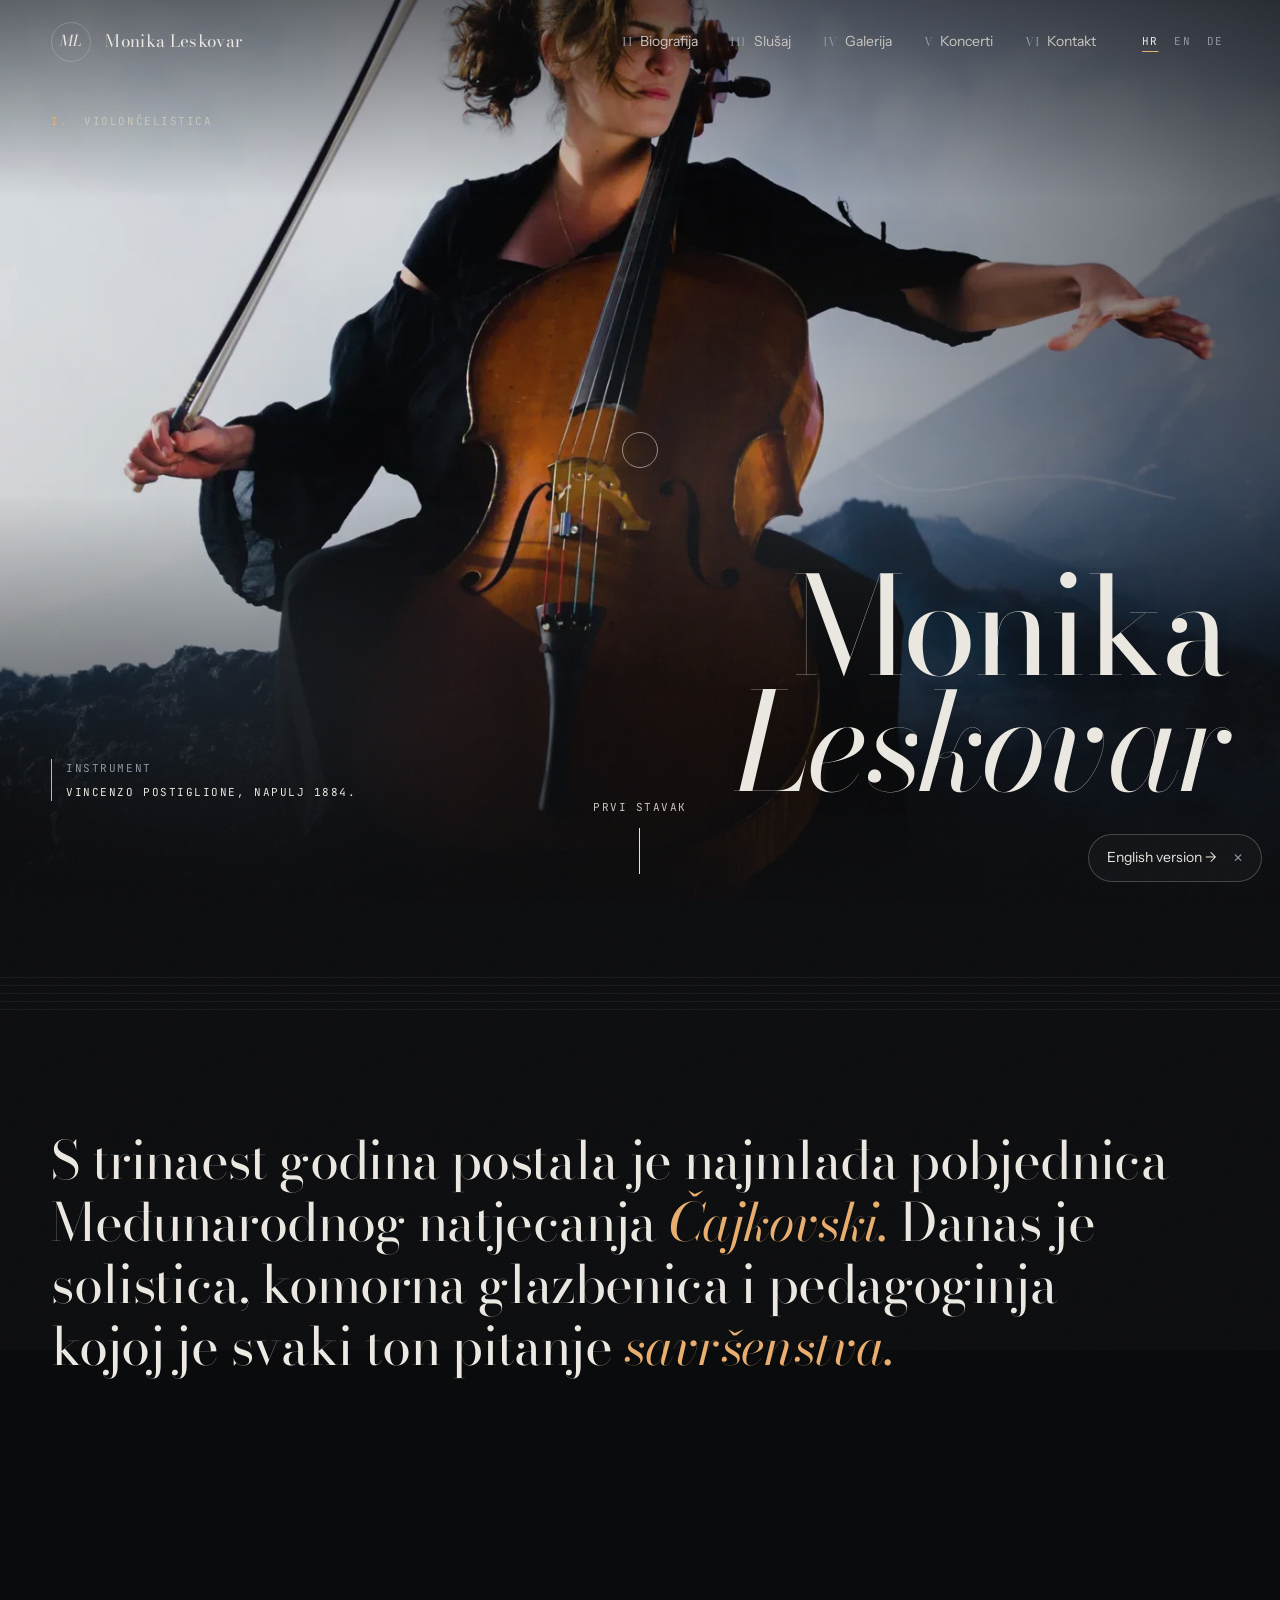
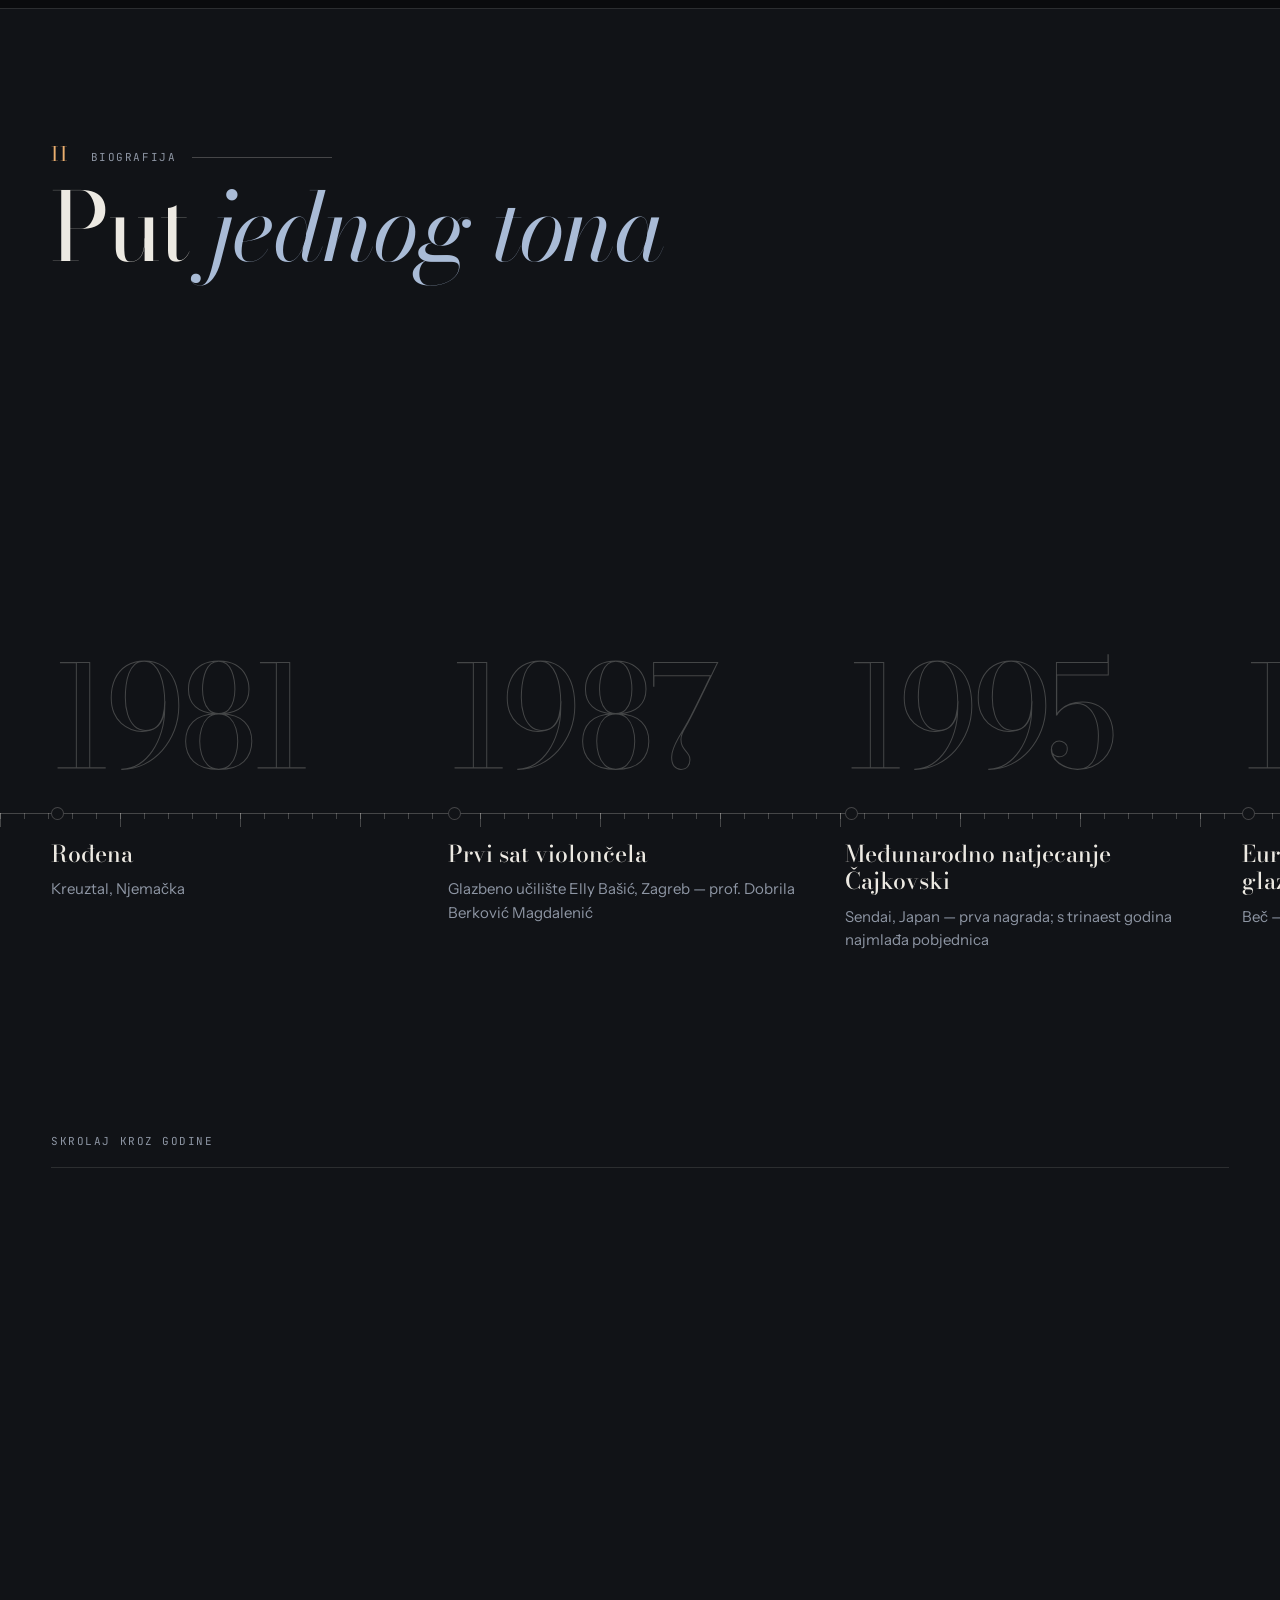
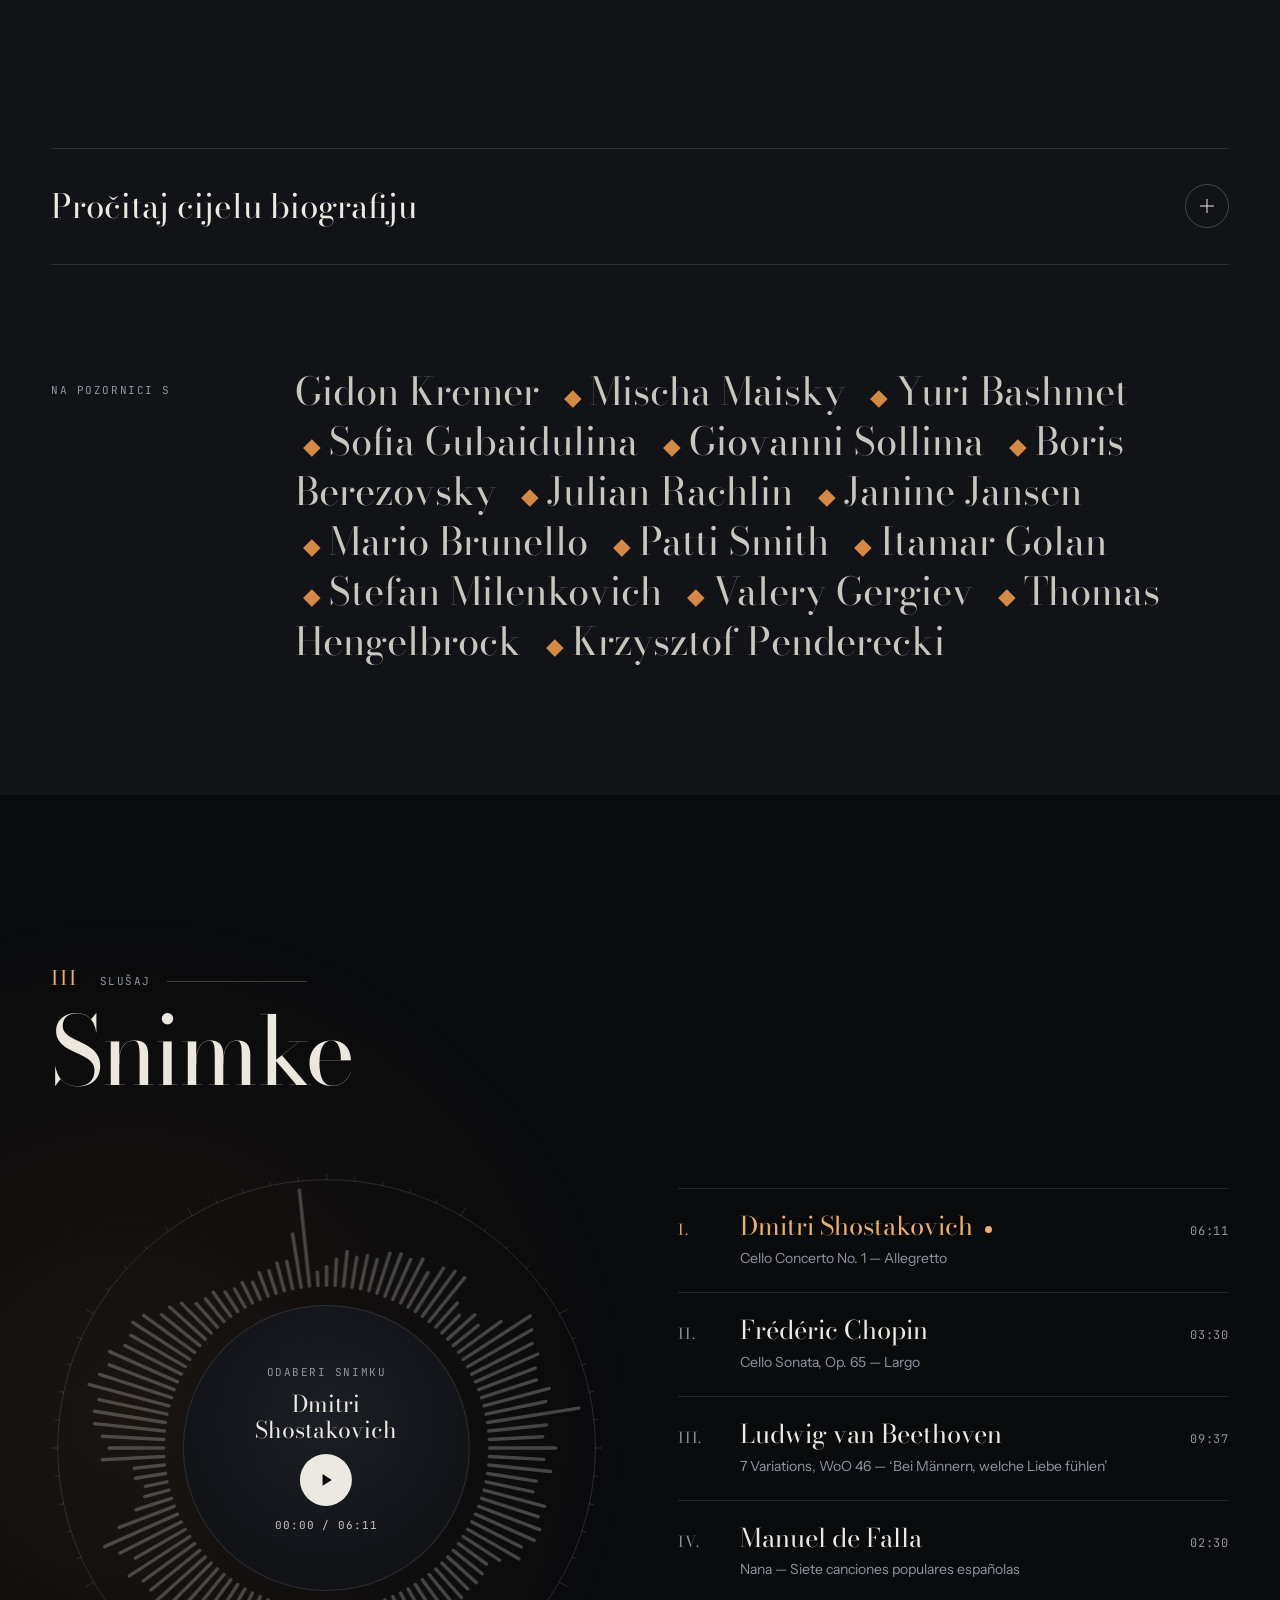
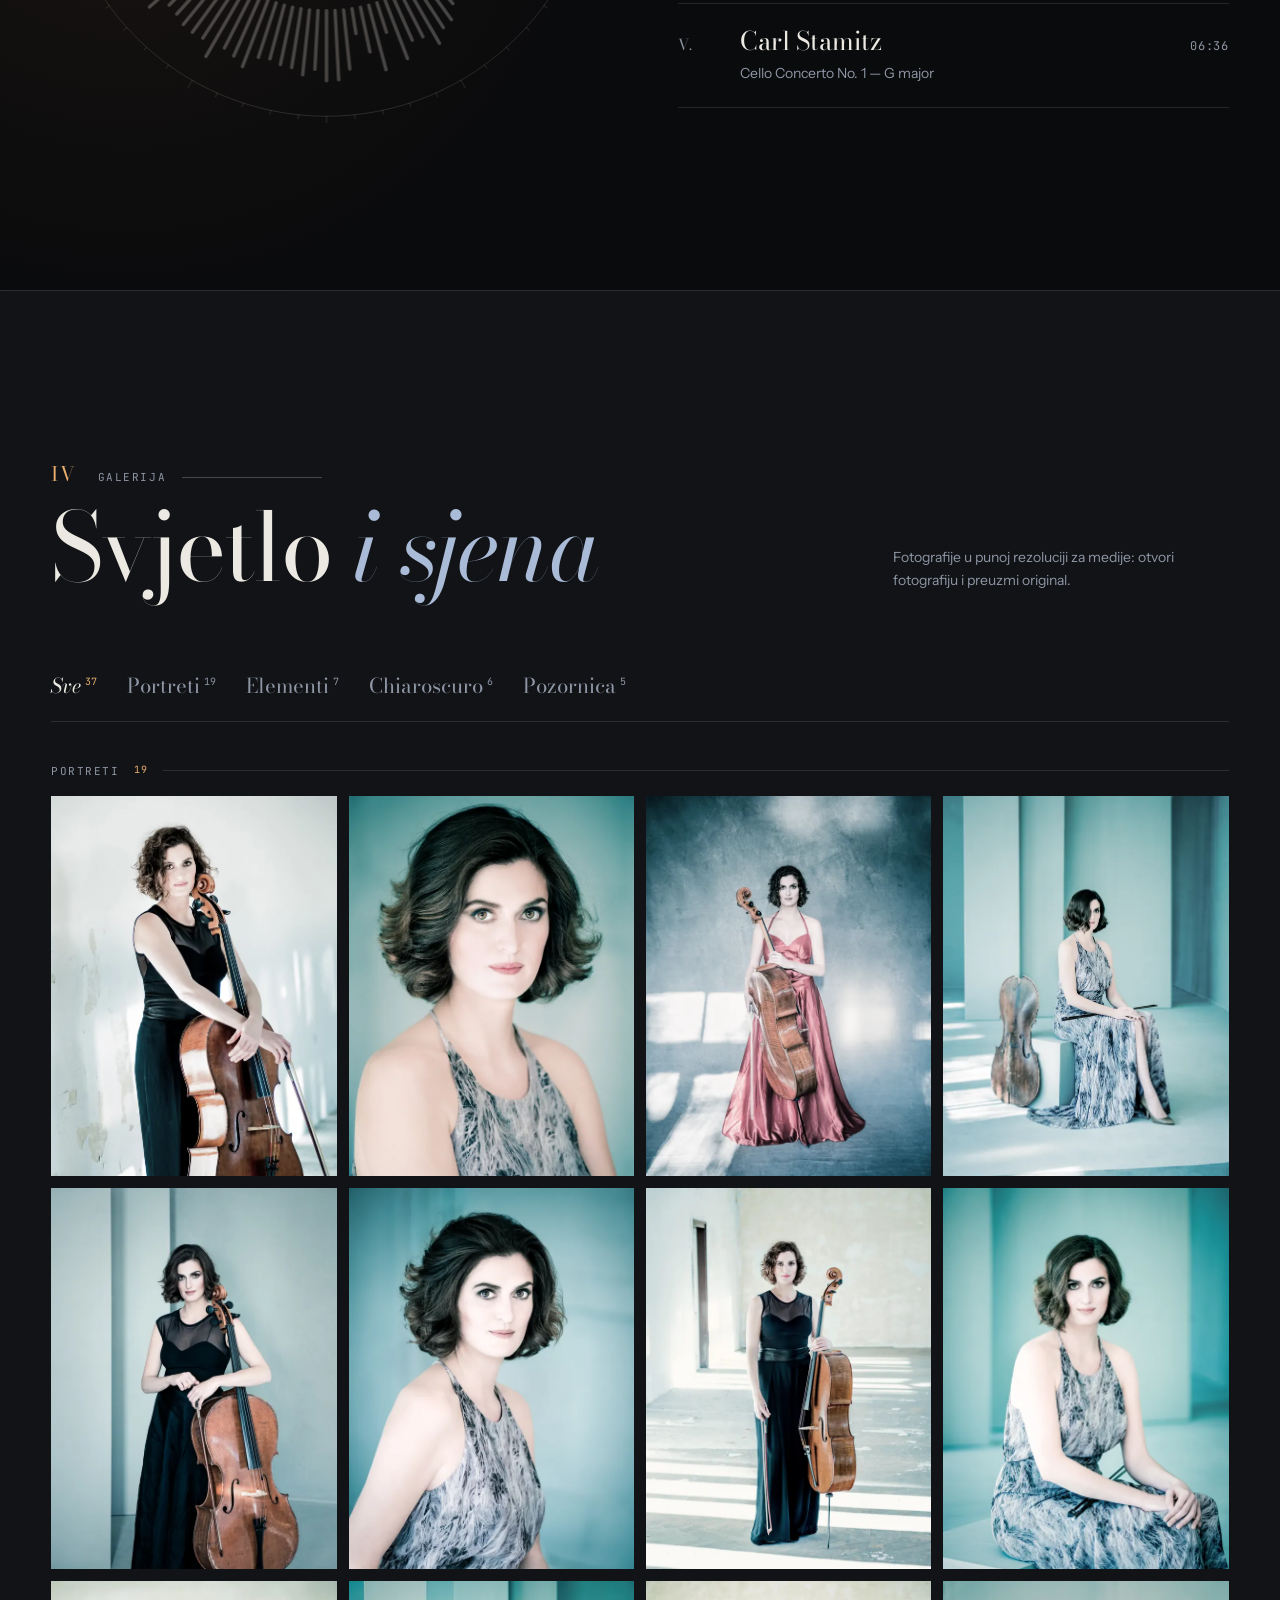
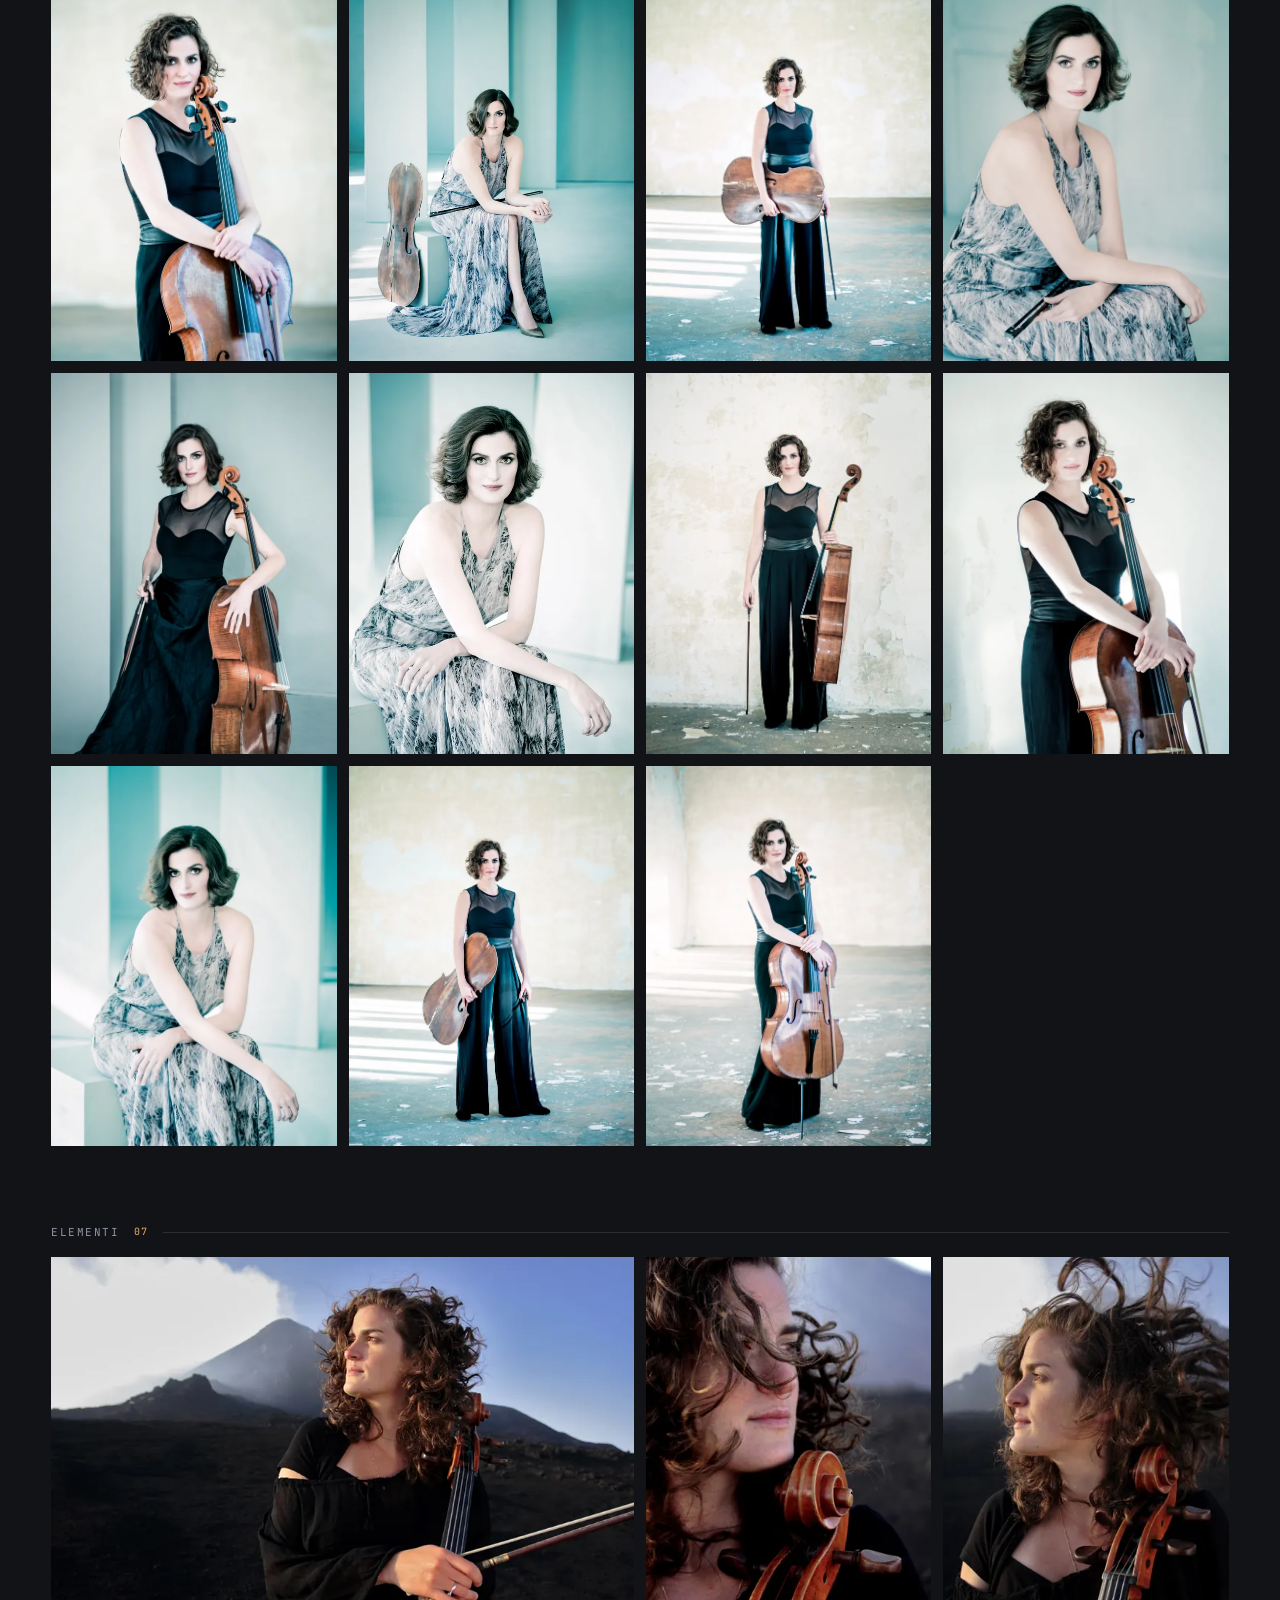
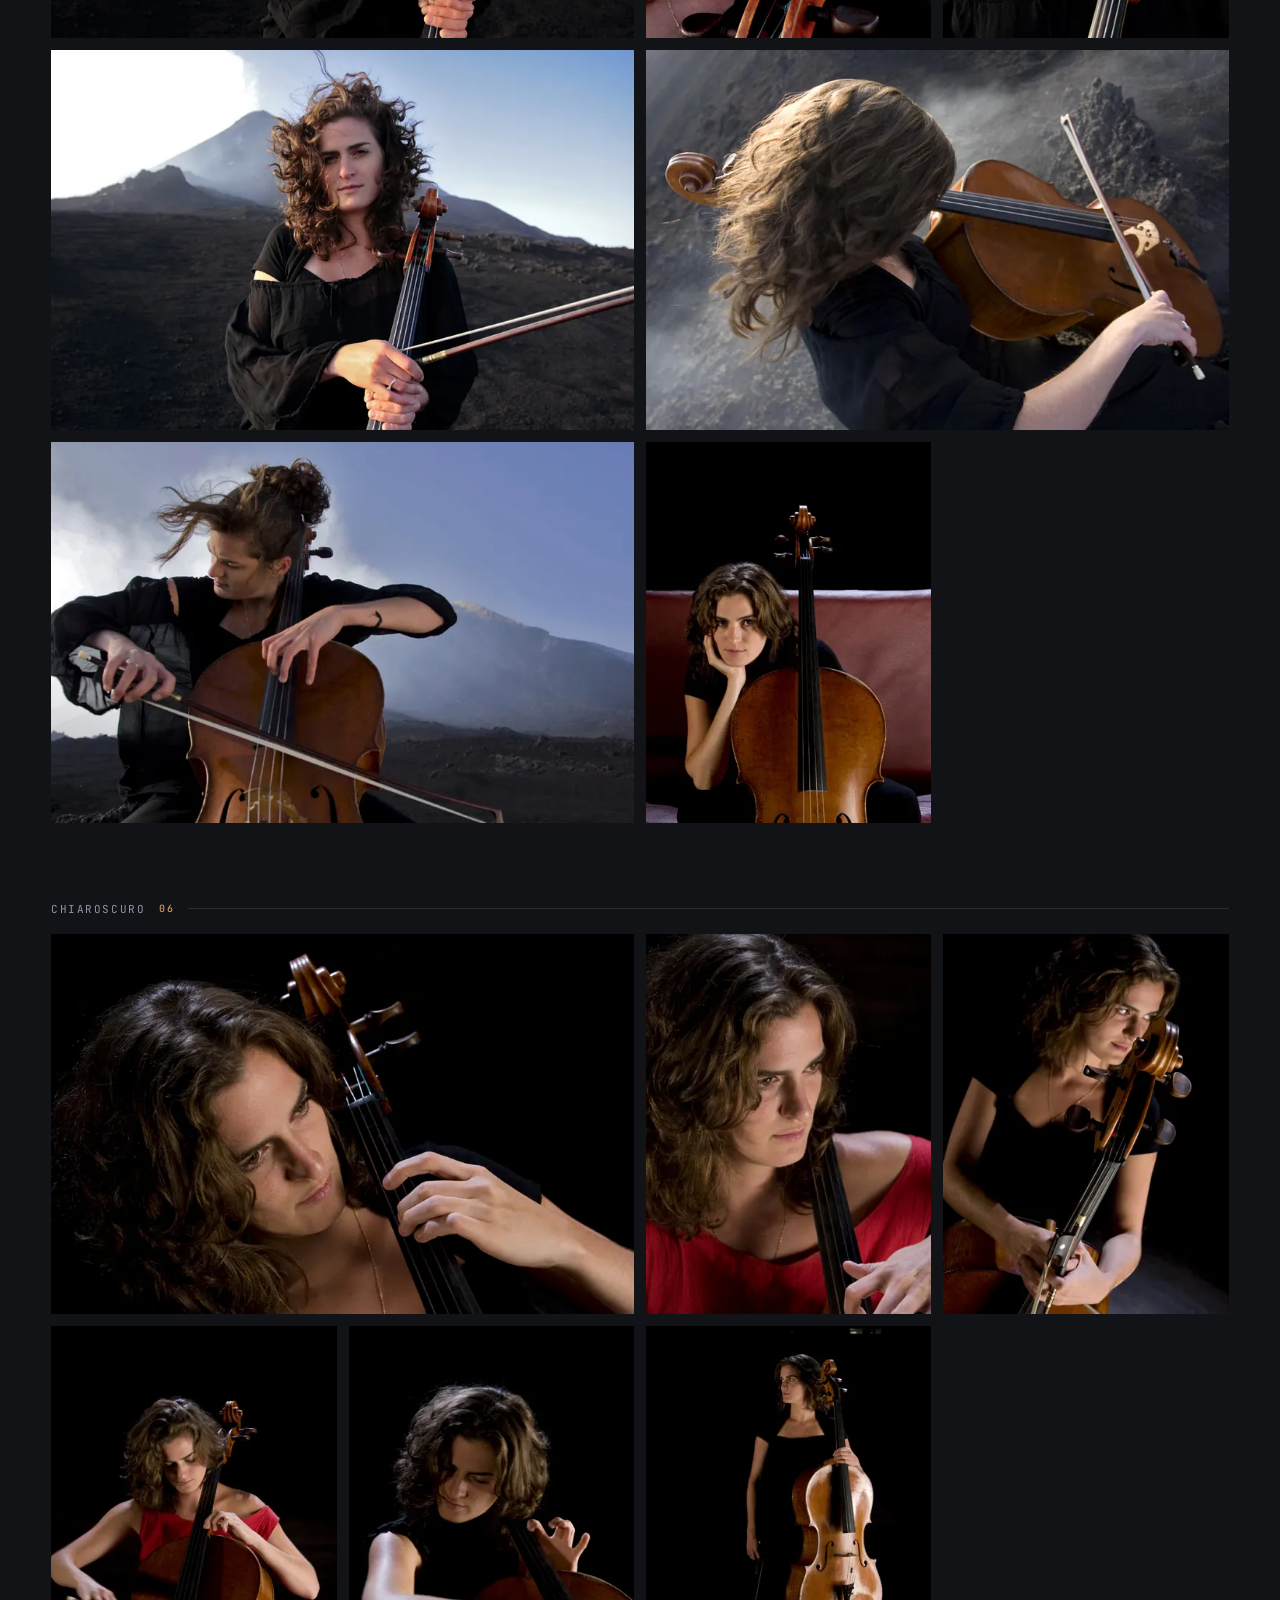
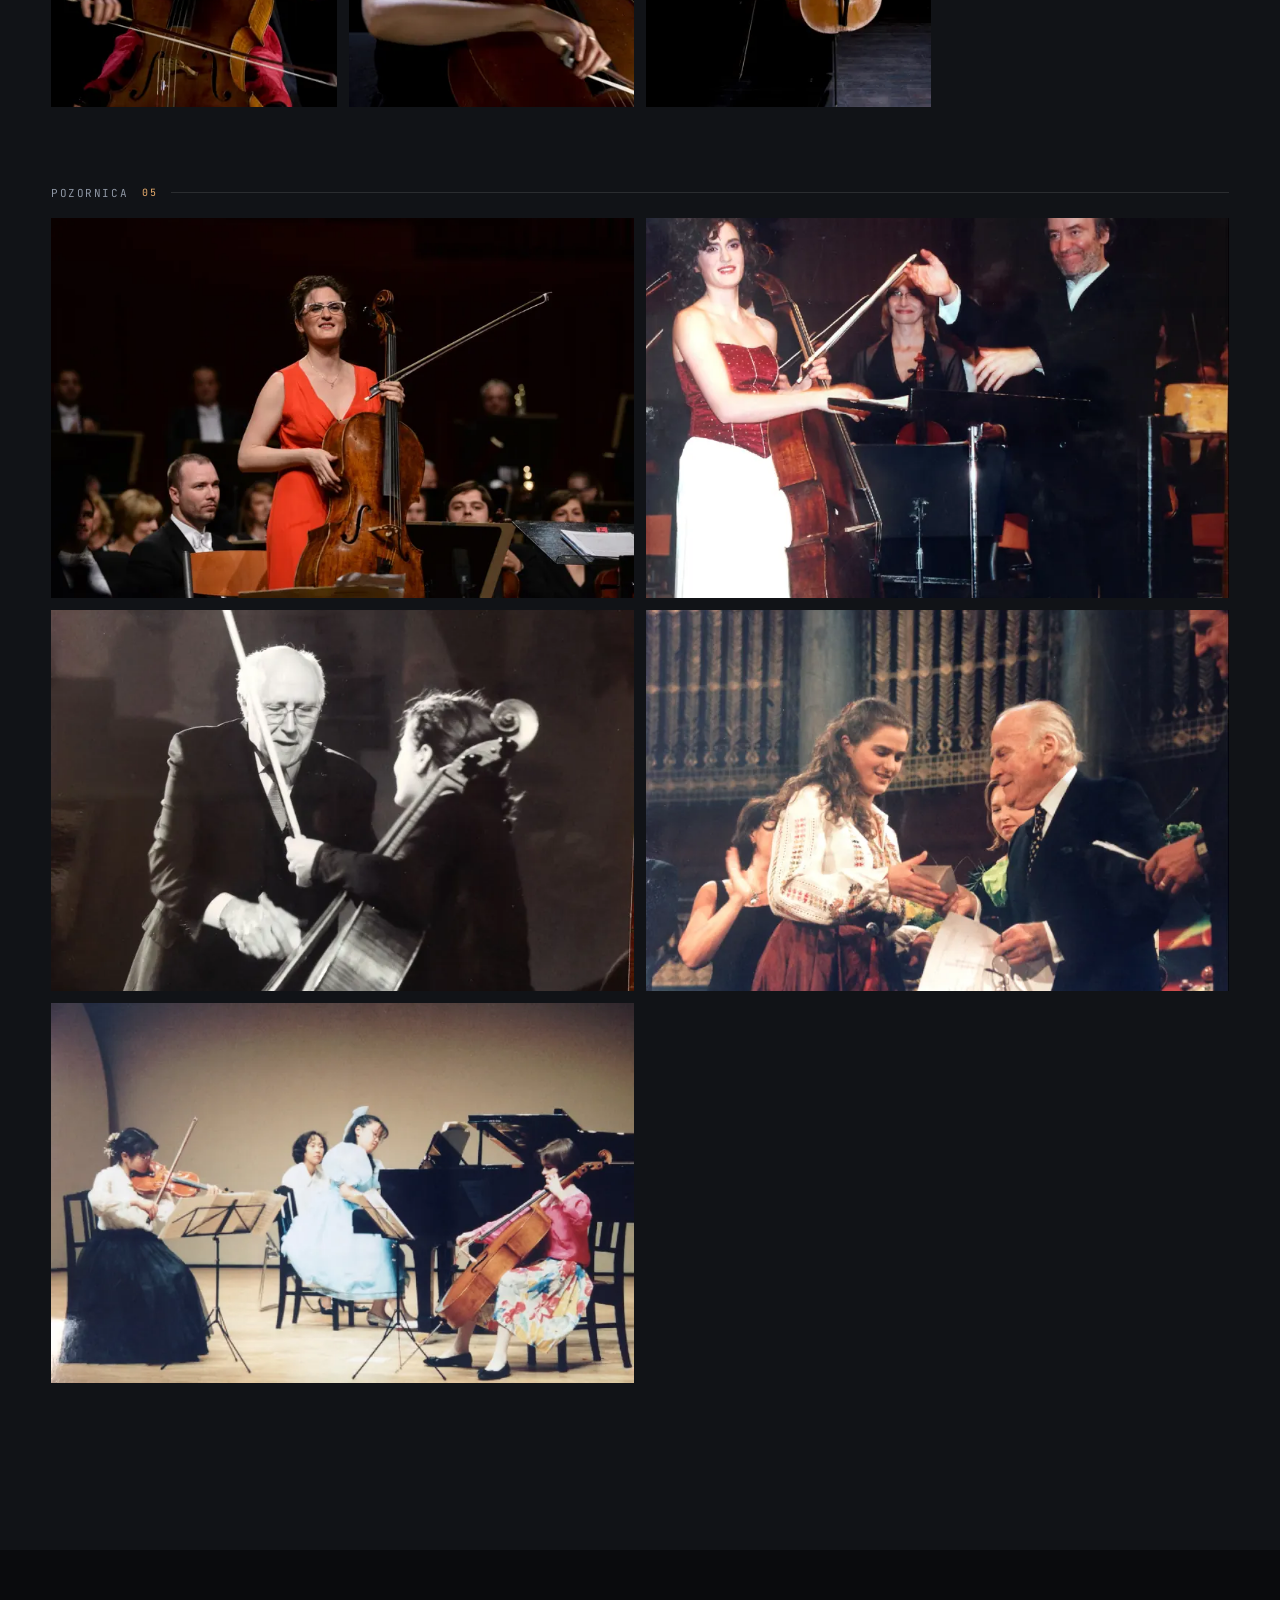
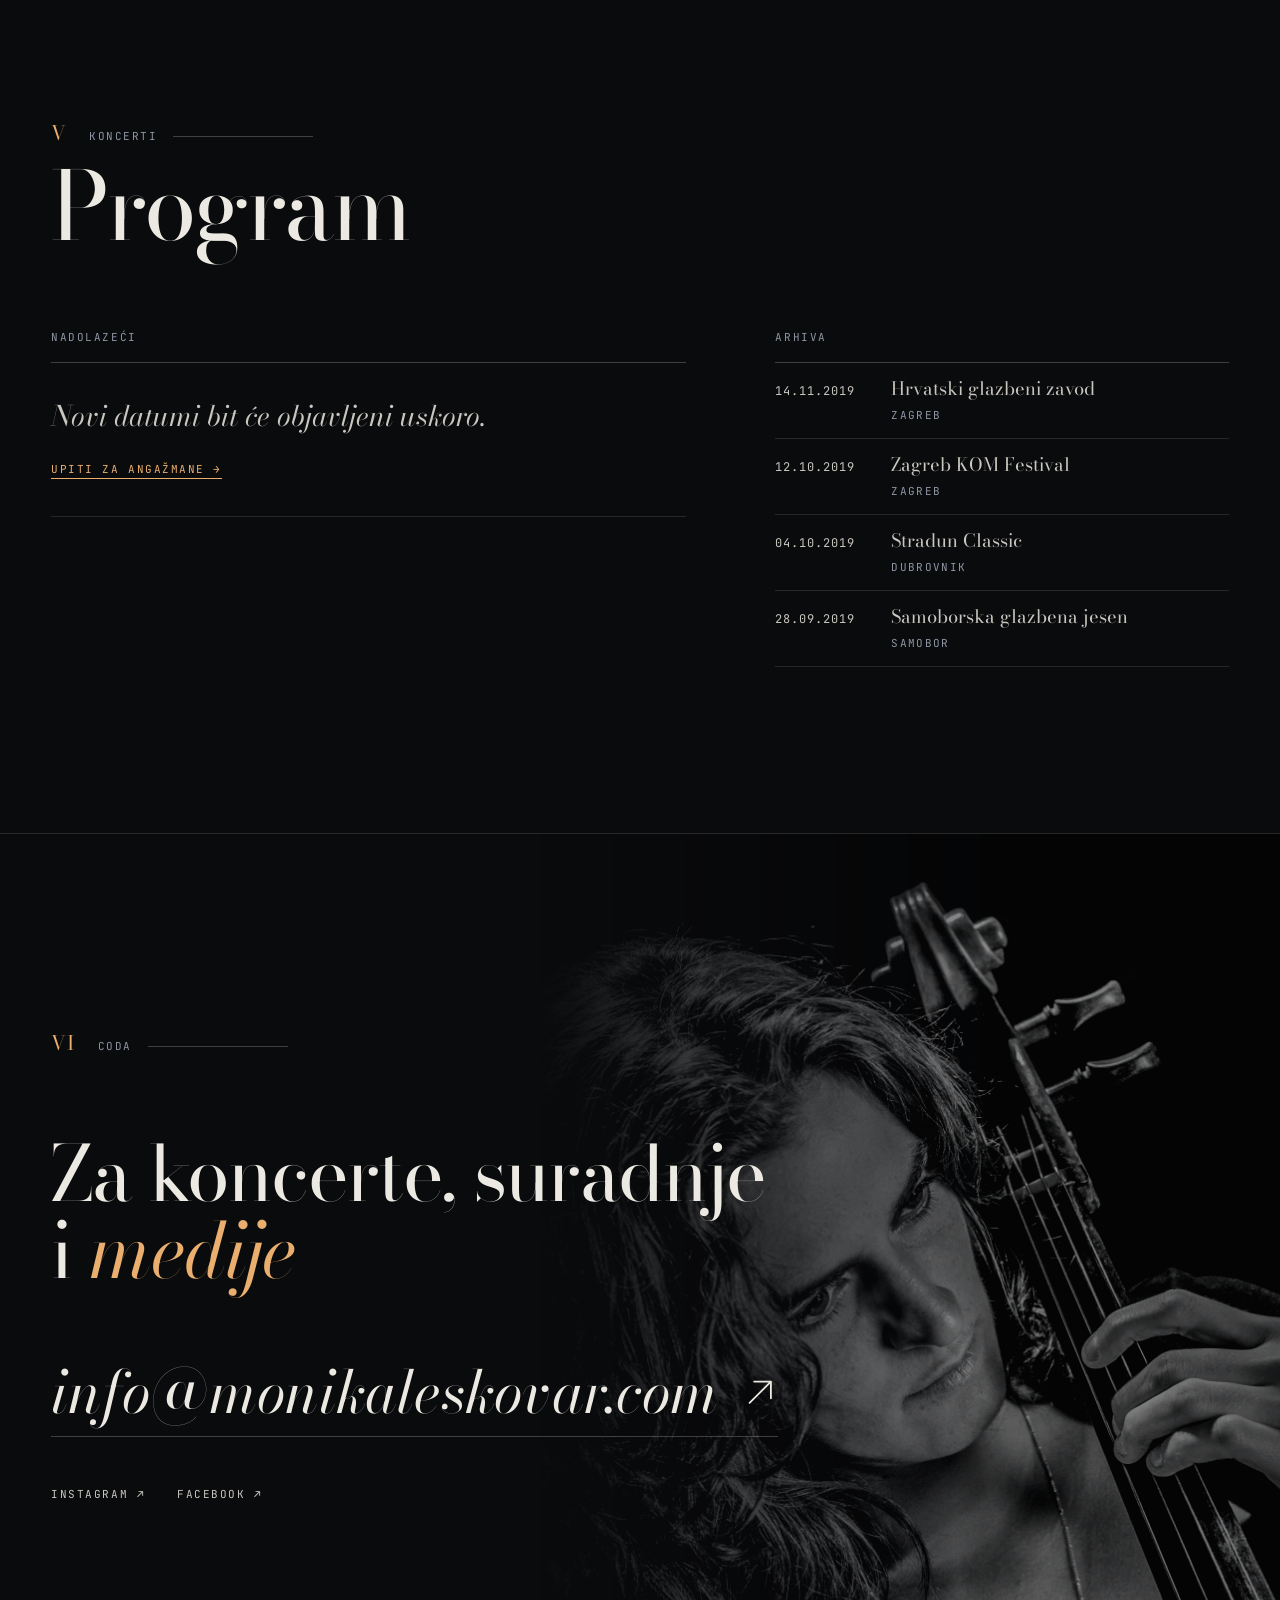
==== verzija2/index.html @ 99e1fe94 "Initial commit: Monika Leskovar website Co-Authored-By: Claude Opus 5.5 <noreply@anthropic.com>" ====
<!DOCTYPE html>
<html lang="hr">
<head>
  <meta charset="UTF-8">
  <meta name="viewport" content="width=device-width, initial-scale=1, viewport-fit=cover">
  <title>Monika Leskovar — violončelistica</title>
  <meta name="description" content="Monika Leskovar, hrvatska violončelistica. Najmlađa pobjednica Međunarodnog natjecanja Čajkovski, prva violončelistica Münchenske filharmonije, docentica na Muzičkoj akademiji u Zagrebu. Biografija, snimke, galerija i koncerti.">
  <meta name="theme-color" content="#0a0b0d">
  <link rel="canonical" href="https://www.monikaleskovar.com/">
  <link rel="alternate" hreflang="hr" href="https://www.monikaleskovar.com/">
  <link rel="alternate" hreflang="en" href="https://www.monikaleskovar.com/en/">
  <link rel="alternate" hreflang="de" href="https://www.monikaleskovar.com/de/">
  <link rel="alternate" hreflang="x-default" href="https://www.monikaleskovar.com/en/">
  <link rel="icon" href="assets/favicon.svg" type="image/svg+xml">

  <meta property="og:type" content="website">
  <meta property="og:site_name" content="Monika Leskovar">
  <meta property="og:url" content="https://www.monikaleskovar.com/">
  <meta property="og:locale" content="hr_HR">
  <meta property="og:title" content="Monika Leskovar — violončelistica">
  <meta property="og:description" content="Monika Leskovar, hrvatska violončelistica. Najmlađa pobjednica Međunarodnog natjecanja Čajkovski, prva violončelistica Münchenske filharmonije, docentica na Muzičkoj akademiji u Zagrebu. Biografija, snimke, galerija i koncerti.">
  <meta property="og:image" content="https://www.monikaleskovar.com/assets/og.jpg">
  <meta property="og:image:width" content="1200">
  <meta property="og:image:height" content="630">
  <meta property="og:image:alt" content="Monika Leskovar svira violončelo na vulkanskom tlu, iza nje dimi vulkan">
  <meta name="twitter:card" content="summary_large_image">

  <link rel="preconnect" href="https://fonts.googleapis.com">
  <link rel="preconnect" href="https://fonts.gstatic.com" crossorigin>
  <link href="https://fonts.googleapis.com/css2?family=Bodoni+Moda:ital,opsz,wght@0,6..96,400..700;1,6..96,400..600&family=Instrument+Sans:wght@400;500;600&family=JetBrains+Mono:wght@400;500&display=swap" rel="stylesheet">
  <link rel="preload" as="image" href="assets/hero/hero.webp" media="(min-width: 1301px)">
  <link rel="preload" as="image" href="assets/hero/hero-md.webp" media="(min-width: 701px) and (max-width: 1300px)">
  <link rel="preload" as="image" href="assets/hero/hero-portrait.webp" media="(max-width: 700px)">
  <link rel="stylesheet" href="css/style.css">

  <script type="application/ld+json">{
  "@context": "https://schema.org",
  "@type": "Person",
  "name": "Monika Leskovar",
  "jobTitle": "Violončelistica",
  "description": "Monika Leskovar, hrvatska violončelistica. Najmlađa pobjednica Međunarodnog natjecanja Čajkovski, prva violončelistica Münchenske filharmonije, docentica na Muzičkoj akademiji u Zagrebu. Biografija, snimke, galerija i koncerti.",
  "nationality": {
    "@type": "Country",
    "name": "Croatia"
  },
  "birthDate": "1981-03-15",
  "birthPlace": {
    "@type": "Place",
    "name": "Kreuztal, Germany"
  },
  "url": "https://www.monikaleskovar.com/",
  "image": "https://www.monikaleskovar.com/assets/og.jpg",
  "email": "mailto:info@monikaleskovar.com",
  "alumniOf": {
    "@type": "CollegeOrUniversity",
    "name": "Hochschule für Musik Hanns Eisler Berlin"
  },
  "worksFor": {
    "@type": "CollegeOrUniversity",
    "name": "Academy of Music, University of Zagreb"
  },
  "award": [
    "International Tchaikovsky Competition for Young Musicians, 1st prize (1995)",
    "ARD International Music Competition (2001)"
  ],
  "sameAs": [
    "https://www.instagram.com/monikaleskovarcello",
    "https://www.facebook.com/monika.leskovar.5"
  ]
}</script>
  <script>
    (function () {
      var d = document.documentElement, home = true;
      d.classList.add("js");
      try {
        if (sessionStorage.getItem("intro") === "1" || matchMedia("(prefers-reduced-motion: reduce)").matches) d.classList.add("no-intro");
        // Returning visitor who chose a language earlier: send them there once per visit (only from the home URL).
        var saved = localStorage.getItem("lang");
        if (home && saved && saved !== "hr" && !sessionStorage.getItem("langRoute")) {
          sessionStorage.setItem("langRoute", "1");
          location.replace(saved + "/" + (location.protocol === "file:" ? "index.html" : "") + location.hash);
        }
        sessionStorage.setItem("langRoute", "1");
      } catch (e) {}
    })();
  </script>
</head>
<body>
  <a class="skip" href="#statement">Preskoči na sadržaj</a>

  <!-- ===== Intro: one bow stroke ===== -->
  <div class="intro" id="intro" aria-hidden="true">
    <div class="intro__inner">
      <span class="mono intro__label">Ugađanje</span>
      <span class="intro__hz mono">A = <b id="hz">415</b> Hz</span>
      <span class="intro__bow"><i></i></span>
    </div>
  </div>

  <!-- ===== Header ===== -->
  <header class="head" id="head">
    <a class="head__mark" href="#top" aria-label="Monika Leskovar">
      <span class="head__mono">ML</span>
      <span class="head__name">Monika Leskovar</span>
    </a>
    <nav class="head__nav" aria-label="Glavni izbornik">
      <a href="#bio"><i>II</i><span>Biografija</span></a>
      <a href="#audio"><i>III</i><span>Slušaj</span></a>
      <a href="#gallery"><i>IV</i><span>Galerija</span></a>
      <a href="#concerts"><i>V</i><span>Koncerti</span></a>
      <a href="#coda"><i>VI</i><span>Kontakt</span></a>
    </nav>
    <nav class="head__lang" aria-label="Jezik"><a href="" hreflang="hr" lang="hr" data-lang="hr" aria-current="page" class="on">HR</a><a href="en/" hreflang="en" lang="en" data-lang="en">EN</a><a href="de/" hreflang="de" lang="de" data-lang="de">DE</a></nav>
    <button class="head__menu" id="menuBtn" aria-expanded="false" aria-controls="programme">
      <span class="mono">Program</span><span class="head__lines"><b></b><b></b></span>
    </button>
  </header>

  <!-- ===== Programme (menu) ===== -->
  <div class="programme" id="programme" aria-hidden="true">
    <div class="programme__inner">
      <p class="mono programme__cap">Monika Leskovar — Violončelistica</p>
      <ol class="programme__list">
        <li><a href="#top"><i>I</i><span>Preludij</span></a></li>
        <li><a href="#bio"><i>II</i><span>Biografija</span></a></li>
        <li><a href="#audio"><i>III</i><span>Slušaj</span></a></li>
        <li><a href="#gallery"><i>IV</i><span>Galerija</span></a></li>
        <li><a href="#concerts"><i>V</i><span>Koncerti</span></a></li>
        <li><a href="#coda"><i>VI</i><span>Kontakt</span></a></li>
      </ol>
      <div class="programme__foot">
        <nav class="programme__lang" aria-label="Jezik"><a href="" hreflang="hr" lang="hr" data-lang="hr" aria-current="page" class="on">Hrvatski</a><a href="en/" hreflang="en" lang="en" data-lang="en">English</a><a href="de/" hreflang="de" lang="de" data-lang="de">Deutsch</a></nav>
        <a class="mono" href="mailto:info@monikaleskovar.com">info@monikaleskovar.com</a>
      </div>
    </div>
  </div>

  <!-- Gentle offer of another language (shown by JS only on the Croatian page) -->
  <aside class="langnote" id="langnote" hidden>
    <a id="langnoteLink" href="#"></a>
    <button id="langnoteClose" aria-label="×">✕</button>
  </aside>

  <main>
    <!-- ===== I. Hero ===== -->
    <section class="hero" id="top">
      <div class="hero__media" id="heroMedia">
        <picture>
          <source media="(max-width: 700px)" srcset="assets/hero/hero-portrait.webp">
          <source media="(max-width: 1300px)" srcset="assets/hero/hero-md.webp">
          <img src="assets/hero/hero.webp" alt="Monika Leskovar svira violončelo na vulkanskom tlu, iza nje dimi vulkan" width="2400" height="1598" fetchpriority="high">
        </picture>
        <div class="hero__mist" aria-hidden="true"><span></span><span></span></div>
      </div>
      <div class="hero__shade" aria-hidden="true"></div>

      <div class="hero__meta mono">
        <span class="hero__index">I.</span>
        <span>Violončelistica</span>
      </div>

      <h1 class="hero__name">
        <span class="hero__word" data-split>Monika</span>
        <span class="hero__word hero__word--it" data-split>Leskovar</span>
        <span class="sr">— Violončelistica</span>
      </h1>

      <dl class="hero__facts mono">
        <div><dt>Instrument</dt><dd>Vincenzo Postiglione, Napulj 1884.</dd></div>
      </dl>

      <a class="hero__scroll mono" href="#statement">
        <span>Prvi stavak</span>
        <i aria-hidden="true"></i>
      </a>
    </section>

    <!-- ===== Statement ===== -->
    <section class="statement" id="statement">
      <div class="staff" aria-hidden="true"><i></i><i></i><i></i><i></i><i></i></div>
      <p class="statement__text" id="statementText"><span class="w">S</span> <span class="w">trinaest</span> <span class="w">godina</span> <span class="w">postala</span> <span class="w">je</span> <span class="w">najmlađa</span> <span class="w">pobjednica</span> <span class="w">Međunarodnog</span> <span class="w">natjecanja</span> <span class="w em">Čajkovski.</span> <span class="w">Danas</span> <span class="w">je</span> <span class="w">solistica,</span> <span class="w">komorna</span> <span class="w">glazbenica</span> <span class="w">i</span> <span class="w">pedagoginja</span> <span class="w">kojoj</span> <span class="w">je</span> <span class="w">svaki</span> <span class="w">ton</span> <span class="w">pitanje</span> <span class="w em">savršenstva.</span></p>
    </section>

    <!-- ===== II. Biography ===== -->
    <section class="bio" id="bio">
      <div class="wrap">
        <header class="shead">
          <span class="shead__num">II</span>
          <span class="mono shead__label">Biografija</span>
          <h2 class="shead__title">Put <em>jednog tona</em></h2>
        </header>
      </div>

      <div class="timeline" id="timeline">
        <div class="timeline__sticky">
          <ol class="timeline__track" id="timelineTrack">
            <li class="tl">
              <span class="tl__year">1981</span><span class="tl__dot" aria-hidden="true"></span>
              <h3>Rođena</h3><p>Kreuztal, Njemačka</p>
            </li>
            <li class="tl">
              <span class="tl__year">1987</span><span class="tl__dot" aria-hidden="true"></span>
              <h3>Prvi sat violončela</h3><p>Glazbeno učilište Elly Bašić, Zagreb — prof. Dobrila Berković Magdalenić</p>
            </li>
            <li class="tl peak">
              <span class="tl__year">1995</span><span class="tl__dot" aria-hidden="true"></span>
              <h3>Međunarodno natjecanje Čajkovski</h3><p>Sendai, Japan — prva nagrada; s trinaest godina najmlađa pobjednica</p>
            </li>
            <li class="tl">
              <span class="tl__year">1998</span><span class="tl__dot" aria-hidden="true"></span>
              <h3>Eurovizijsko natjecanje mladih glazbenika</h3><p>Beč — prva hrvatska predstavnica u finalu</p>
            </li>
            <li class="tl">
              <span class="tl__year">1999</span><span class="tl__dot" aria-hidden="true"></span>
              <h3>Natjecanje Roberto Caruana</h3><p>Milano — pobjednica</p>
            </li>
            <li class="tl">
              <span class="tl__year">2001</span><span class="tl__dot" aria-hidden="true"></span>
              <h3>Natjecanje ARD</h3><p>München — nagrada i nagrada publike</p>
            </li>
            <li class="tl">
              <span class="tl__year">2003</span><span class="tl__dot" aria-hidden="true"></span>
              <h3>Adam International Cello Competition</h3><p>Novi Zeland — pobjednica</p>
            </li>
            <li class="tl">
              <span class="tl__year">2006</span><span class="tl__dot" aria-hidden="true"></span>
              <h3>Asistentica Davida Geringasa</h3><p>Hochschule für Musik Hanns Eisler, Berlin</p>
            </li>
            <li class="tl">
              <span class="tl__year">2010</span><span class="tl__dot" aria-hidden="true"></span>
              <h3>Prva violončelistica</h3><p>Münchner Philharmoniker, sezona 2010/2011</p>
            </li>
            <li class="tl">
              <span class="tl__year">2012</span><span class="tl__dot" aria-hidden="true"></span>
              <h3>Profesorica</h3><p>Conservatorio della Svizzera italiana, Lugano</p>
            </li>
            <li class="tl">
              <span class="tl__year">2017</span><span class="tl__dot" aria-hidden="true"></span>
              <h3>Docentica</h3><p>Muzička akademija Sveučilišta u Zagrebu</p>
            </li>
          </ol>
          <div class="timeline__bar"><span id="timelineProgress"></span></div>
          <p class="timeline__hint mono">Skrolaj kroz godine</p>
        </div>
      </div>

      <div class="wrap">
        <div class="bio__more">
          <button class="bio__toggle" id="bioToggle" aria-expanded="false" aria-controls="bioFull">
            <span class="bio__toggle-label">Pročitaj cijelu biografiju</span>
            <span class="bio__plus" aria-hidden="true"></span>
          </button>
          <!-- full text stays in the HTML (readable by search engines), folded until opened -->
          <div class="bio__full" id="bioFull">
            <div class="bio__cols">
              <p>Violončelistica Monika Leskovar (1981.) skrenula je na sebe pozornost javnosti 1995. godine kada je u trinaestoj godini postala najmlađom pobjednicom Međunarodnog natjecanja Čajkovski u Japanu.</p>
              <p>Najprije polaznica Glazbenog učilišta Elly Bašić u Zagrebu kod prof. Dobrile Berković Magdalenić, zatim učenica Valtera Dešpalja, diplomirala je i završila poslijediplomski studij na Glazbenoj akademiji Hanns Eisler u Berlinu u razredu prof. Davida Geringasa, gdje je 2006. preuzela mjesto njegova asistenta. Usavršavala se na majstorskim tečajevima Mstislava Rostropoviča i Bernarda Greenhousea. Pobjednica je mnogih međunarodnih natjecanja kao što su ARD u Münchenu (2001.), Mstislav Rostropovič u Parizu, Roberto Caruana u Milanu (1999.) te Adam na Novom Zelandu (2003.). Bila je prva hrvatska predstavnica Eurovizijskog natjecanja za mlade glazbenike koja je ušla u finale, nastupivši u Beču 1998.</p>
              <p>Koncertirala je u Japanu, Belgiji, Francuskoj, Njemačkoj, Danskoj, Mađarskoj, Velikoj Britaniji, Novom Zelandu te Australiji. Kao solistica nastupala je s orkestrima kao što su: Simfonijski orkestar Bavarskoga radija, Moskovska filharmonija, Sendajska filharmonija, Slovenska filharmonija, Sanktpeterburški simfonijski orkestar, Zagrebačka filharmonija, Essenska filharmonija, Praški komorni orkestar, Litavski komorni orkestar, Kremerata Baltica, Zagrebački solisti, te s dirigentima poput Valerija Gergijeva, Thomasa Hengelbrocka, Krzysztofa Pendereckog i mnogih drugih.</p>
              <p>Održala je brojne recitale, te redovito nastupa na festivalima komorne glazbe po cijelom svijetu, među kojima se ističu Manchester International Cello Festival, Kronberg Academy Festival, Rostropovich Festival, Festival Casals, Dubrovačke ljetne igre, Schleswig-Holstein Musik Festival, Mozartfest Würzburg i dr. Ostvarila je uspješnu suradnju s brojnim istaknutim glazbenicima kao što su Giovanni Sollima, Ivana Švarc Grenda, Boris Berezovsky, Sofia Gubaidulina, Jurij Bašmet, Julian Rachlin, Stefan Milenković, Mischa Maiski, Itamar Golan, Gidon Kremer, Mario Brunello, Patti Smith, Janine Jansen i dr.</p>
              <p>U sezoni 2010/2011. djelovala je kao prva violončelistica Münchenske filharmonije. Od 2012. godine profesorica je na Konzervatoriju Talijanske Švicarske u Luganu, a od 2017. docentica na Muzičkoj akademiji u Zagrebu. Svira na violončelu napuljskog majstora Vincenza Postiglionea iz godine 1884., koje je dobila na upotrebu od grada Zagreba i Zagrebačke filharmonije.</p>
            </div>
            <div class="bio__docs">
              <span class="mono">Preuzmi</span>
              <a class="pill" href="assets/docs/monika_leskovar_biografija.pdf" download>PDF</a>
              <a class="pill" href="assets/docs/monika_leskovar_biografija.docx" download>DOCX</a>
            </div>
          </div>
        </div>

        <div class="with">
          <h3 class="mono with__label">Na pozornici s</h3>
          <p class="with__names"><a href="https://gidonkremer.net/" target="_blank" rel="noopener">Gidon Kremer</a><b aria-hidden="true">◆</b><a href="https://en.wikipedia.org/wiki/Mischa_Maisky" target="_blank" rel="noopener">Mischa Maisky</a><b aria-hidden="true">◆</b><a href="https://en.wikipedia.org/wiki/Yuri_Bashmet" target="_blank" rel="noopener">Yuri Bashmet</a><b aria-hidden="true">◆</b><a href="https://www.boosey.com/composer/sofia+gubaidulina" target="_blank" rel="noopener">Sofia Gubaidulina</a><b aria-hidden="true">◆</b><a href="https://www.giovannisollima.com/" target="_blank" rel="noopener">Giovanni Sollima</a><b aria-hidden="true">◆</b><a href="https://en.wikipedia.org/wiki/Boris_Berezovsky_(pianist)" target="_blank" rel="noopener">Boris Berezovsky</a><b aria-hidden="true">◆</b><a href="https://julianrachlin.com/" target="_blank" rel="noopener">Julian Rachlin</a><b aria-hidden="true">◆</b><a href="https://www.janinejansen.com/" target="_blank" rel="noopener">Janine Jansen</a><b aria-hidden="true">◆</b><a href="https://en.wikipedia.org/wiki/Mario_Brunello" target="_blank" rel="noopener">Mario Brunello</a><b aria-hidden="true">◆</b><a href="https://www.pattismith.net/" target="_blank" rel="noopener">Patti Smith</a><b aria-hidden="true">◆</b><a href="https://en.wikipedia.org/wiki/Itamar_Golan" target="_blank" rel="noopener">Itamar Golan</a><b aria-hidden="true">◆</b><a href="https://www.stefanmilenkovich.com/" target="_blank" rel="noopener">Stefan Milenkovich</a><b aria-hidden="true">◆</b><a href="https://en.wikipedia.org/wiki/Valery_Gergiev" target="_blank" rel="noopener">Valery Gergiev</a><b aria-hidden="true">◆</b><a href="https://www.thomas-hengelbrock.com/" target="_blank" rel="noopener">Thomas Hengelbrock</a><b aria-hidden="true">◆</b><a href="https://pendereckisgarden.pl/en" target="_blank" rel="noopener">Krzysztof Penderecki</a></p>
        </div>
      </div>
    </section>

    <!-- ===== III. Audio ===== -->
    <section class="audio" id="audio">
      <div class="wrap">
        <header class="shead">
          <span class="shead__num">III</span>
          <span class="mono shead__label">Slušaj</span>
          <h2 class="shead__title">Snimke</h2>
        </header>

        <div class="audio__grid">
          <div class="disc" id="disc">
            <canvas id="discCanvas" aria-hidden="true"></canvas>
            <button class="disc__center" id="discBtn" data-cursor="play">
              <span class="mono disc__state" id="discState">Odaberi snimku</span>
              <span class="disc__composer" id="discComposer">Dmitri Shostakovich</span>
              <span class="disc__icon" aria-hidden="true">
                <svg class="i-play" viewBox="0 0 24 24"><path d="M8 5v14l11-7z"/></svg>
                <svg class="i-pause" viewBox="0 0 24 24"><path d="M7 5h3.5v14H7zM13.5 5H17v14h-3.5z"/></svg>
              </span>
              <span class="mono disc__time" id="discTime">00:00 / 06:11</span>
            </button>
          </div>

          <ol class="tracklist" id="tracklist">
            <li data-i="0"><button data-cursor="play">
              <span class="n">I.</span>
              <span class="c">Dmitri Shostakovich</span>
              <span class="d">06:11</span>
              <span class="wk">Cello Concerto No. 1 — Allegretto</span>
            </button></li>
            <li data-i="1"><button data-cursor="play">
              <span class="n">II.</span>
              <span class="c">Frédéric Chopin</span>
              <span class="d">03:30</span>
              <span class="wk">Cello Sonata, Op. 65 — Largo</span>
            </button></li>
            <li data-i="2"><button data-cursor="play">
              <span class="n">III.</span>
              <span class="c">Ludwig van Beethoven</span>
              <span class="d">09:37</span>
              <span class="wk">7 Variations, WoO 46 — ‘Bei Männern, welche Liebe fühlen’</span>
            </button></li>
            <li data-i="3"><button data-cursor="play">
              <span class="n">IV.</span>
              <span class="c">Manuel de Falla</span>
              <span class="d">02:30</span>
              <span class="wk">Nana — Siete canciones populares españolas</span>
            </button></li>
            <li data-i="4"><button data-cursor="play">
              <span class="n">V.</span>
              <span class="c">Carl Stamitz</span>
              <span class="d">06:36</span>
              <span class="wk">Cello Concerto No. 1 — G major</span>
            </button></li>
          </ol>
        </div>
      </div>
    </section>

    <!-- ===== IV. Gallery ===== -->
    <section class="gallery" id="gallery">
      <div class="wrap">
        <header class="shead shead--row">
          <div>
            <span class="shead__num">IV</span>
            <span class="mono shead__label">Galerija</span>
            <h2 class="shead__title">Svjetlo <em>i sjena</em></h2>
          </div>
          <p class="gallery__press">Fotografije u punoj rezoluciji za medije: otvori fotografiju i preuzmi original.</p>
        </header>

        <div class="filters" role="tablist" id="filters">
          <button role="tab" data-series="all" aria-selected="true"><span>Sve</span><sup>37</sup></button>
          <button role="tab" data-series="portraits" aria-selected="false"><span>Portreti</span><sup>19</sup></button>
          <button role="tab" data-series="elements" aria-selected="false"><span>Elementi</span><sup>7</sup></button>
          <button role="tab" data-series="chiaroscuro" aria-selected="false"><span>Chiaroscuro</span><sup>6</sup></button>
          <button role="tab" data-series="stage" aria-selected="false"><span>Pozornica</span><sup>5</sup></button>
        </div>
        <div class="sets" id="grid">
          <div class="set" data-series="portraits">
            <h3 class="set__h mono"><span>Portreti</span><sup>19</sup></h3>
            <div class="grid">
              <a class="tile" href="assets/photos/lg/Monika-Leskovar-7164.webp" data-name="Monika-Leskovar-7164" data-w="4459" data-h="6000" data-ext="jpg" data-cursor="view">
                <img src="assets/photos/sm/Monika-Leskovar-7164.webp" width="595" height="800" alt="Monika Leskovar, violončelistica — Portreti 01" loading="lazy" decoding="async">
                <span class="tile__n mono" aria-hidden="true">IV.01</span>
              </a>
              <a class="tile" href="assets/photos/lg/Monika-Leskovar-6848.webp" data-name="Monika-Leskovar-6848" data-w="4453" data-h="6000" data-ext="jpg" data-cursor="view">
                <img src="assets/photos/sm/Monika-Leskovar-6848.webp" width="594" height="800" alt="Monika Leskovar, violončelistica — Portreti 02" loading="lazy" decoding="async">
                <span class="tile__n mono" aria-hidden="true">IV.02</span>
              </a>
              <a class="tile" href="assets/photos/lg/Monika-Leskovar-7091.webp" data-name="Monika-Leskovar-7091" data-w="4533" data-h="6000" data-ext="jpg" data-cursor="view">
                <img src="assets/photos/sm/Monika-Leskovar-7091.webp" width="604" height="800" alt="Monika Leskovar, violončelistica — Portreti 03" loading="lazy" decoding="async">
                <span class="tile__n mono" aria-hidden="true">IV.03</span>
              </a>
              <a class="tile" href="assets/photos/lg/Monika-Leskovar-6791.webp" data-name="Monika-Leskovar-6791" data-w="4316" data-h="6000" data-ext="jpg" data-cursor="view">
                <img src="assets/photos/sm/Monika-Leskovar-6791.webp" width="575" height="800" alt="Monika Leskovar, violončelistica — Portreti 04" loading="lazy" decoding="async">
                <span class="tile__n mono" aria-hidden="true">IV.04</span>
              </a>
              <a class="tile" href="assets/photos/lg/Monika-Leskovar-7018.webp" data-name="Monika-Leskovar-7018" data-w="4815" data-h="6000" data-ext="jpg" data-cursor="view">
                <img src="assets/photos/sm/Monika-Leskovar-7018.webp" width="642" height="800" alt="Monika Leskovar, violončelistica — Portreti 05" loading="lazy" decoding="async">
                <span class="tile__n mono" aria-hidden="true">IV.05</span>
              </a>
              <a class="tile" href="assets/photos/lg/Monika-Leskovar-6830.webp" data-name="Monika-Leskovar-6830" data-w="4498" data-h="6000" data-ext="jpg" data-cursor="view">
                <img src="assets/photos/sm/Monika-Leskovar-6830.webp" width="600" height="800" alt="Monika Leskovar, violončelistica — Portreti 06" loading="lazy" decoding="async">
                <span class="tile__n mono" aria-hidden="true">IV.06</span>
              </a>
              <a class="tile" href="assets/photos/lg/Monika-Leskovar-7144.webp" data-name="Monika-Leskovar-7144" data-w="4482" data-h="6000" data-ext="jpg" data-cursor="view">
                <img src="assets/photos/sm/Monika-Leskovar-7144.webp" width="598" height="800" alt="Monika Leskovar, violončelistica — Portreti 07" loading="lazy" decoding="async">
                <span class="tile__n mono" aria-hidden="true">IV.07</span>
              </a>
              <a class="tile" href="assets/photos/lg/Monika-Leskovar-6825.webp" data-name="Monika-Leskovar-6825" data-w="4298" data-h="6000" data-ext="jpg" data-cursor="view">
                <img src="assets/photos/sm/Monika-Leskovar-6825.webp" width="573" height="800" alt="Monika Leskovar, violončelistica — Portreti 08" loading="lazy" decoding="async">
                <span class="tile__n mono" aria-hidden="true">IV.08</span>
              </a>
              <a class="tile" href="assets/photos/lg/Monika-Leskovar-7206.webp" data-name="Monika-Leskovar-7206" data-w="4460" data-h="6000" data-ext="jpg" data-cursor="view">
                <img src="assets/photos/sm/Monika-Leskovar-7206.webp" width="595" height="800" alt="Monika Leskovar, violončelistica — Portreti 09" loading="lazy" decoding="async">
                <span class="tile__n mono" aria-hidden="true">IV.09</span>
              </a>
              <a class="tile" href="assets/photos/lg/Monika-Leskovar-6802.webp" data-name="Monika-Leskovar-6802" data-w="4201" data-h="6000" data-ext="jpg" data-cursor="view">
                <img src="assets/photos/sm/Monika-Leskovar-6802.webp" width="560" height="800" alt="Monika Leskovar, violončelistica — Portreti 10" loading="lazy" decoding="async">
                <span class="tile__n mono" aria-hidden="true">IV.10</span>
              </a>
              <a class="tile" href="assets/photos/lg/Monika-Leskovar-7105.webp" data-name="Monika-Leskovar-7105" data-w="4467" data-h="6000" data-ext="jpg" data-cursor="view">
                <img src="assets/photos/sm/Monika-Leskovar-7105.webp" width="596" height="800" alt="Monika Leskovar, violončelistica — Portreti 11" loading="lazy" decoding="async">
                <span class="tile__n mono" aria-hidden="true">IV.11</span>
              </a>
              <a class="tile" href="assets/photos/lg/Monika-Leskovar-6846.webp" data-name="Monika-Leskovar-6846" data-w="4530" data-h="6000" data-ext="jpg" data-cursor="view">
                <img src="assets/photos/sm/Monika-Leskovar-6846.webp" width="604" height="800" alt="Monika Leskovar, violončelistica — Portreti 12" loading="lazy" decoding="async">
                <span class="tile__n mono" aria-hidden="true">IV.12</span>
              </a>
              <a class="tile" href="assets/photos/lg/Monika-Leskovar-7042.webp" data-name="Monika-Leskovar-7042" data-w="4815" data-h="6000" data-ext="jpg" data-cursor="view">
                <img src="assets/photos/sm/Monika-Leskovar-7042.webp" width="642" height="800" alt="Monika Leskovar, violončelistica — Portreti 13" loading="lazy" decoding="async">
                <span class="tile__n mono" aria-hidden="true">IV.13</span>
              </a>
              <a class="tile" href="assets/photos/lg/Monika-Leskovar-6833.webp" data-name="Monika-Leskovar-6833" data-w="4166" data-h="6000" data-ext="jpg" data-cursor="view">
                <img src="assets/photos/sm/Monika-Leskovar-6833.webp" width="555" height="800" alt="Monika Leskovar, violončelistica — Portreti 14" loading="lazy" decoding="async">
                <span class="tile__n mono" aria-hidden="true">IV.14</span>
              </a>
              <a class="tile" href="assets/photos/lg/Monika-Leskovar-7130.webp" data-name="Monika-Leskovar-7130" data-w="4402" data-h="6000" data-ext="jpg" data-cursor="view">
                <img src="assets/photos/sm/Monika-Leskovar-7130.webp" width="587" height="800" alt="Monika Leskovar, violončelistica — Portreti 15" loading="lazy" decoding="async">
                <span class="tile__n mono" aria-hidden="true">IV.15</span>
              </a>
              <a class="tile" href="assets/photos/lg/Monika-Leskovar-7167.webp" data-name="Monika-Leskovar-7167" data-w="4381" data-h="6000" data-ext="jpg" data-cursor="view">
                <img src="assets/photos/sm/Monika-Leskovar-7167.webp" width="584" height="800" alt="Monika Leskovar, violončelistica — Portreti 16" loading="lazy" decoding="async">
                <span class="tile__n mono" aria-hidden="true">IV.16</span>
              </a>
              <a class="tile" href="assets/photos/lg/Monika-Leskovar-6835.webp" data-name="Monika-Leskovar-6835" data-w="4394" data-h="6000" data-ext="jpg" data-cursor="view">
                <img src="assets/photos/sm/Monika-Leskovar-6835.webp" width="586" height="800" alt="Monika Leskovar, violončelistica — Portreti 17" loading="lazy" decoding="async">
                <span class="tile__n mono" aria-hidden="true">IV.17</span>
              </a>
              <a class="tile" href="assets/photos/lg/Monika-Leskovar-7111.webp" data-name="Monika-Leskovar-7111" data-w="4416" data-h="6000" data-ext="jpg" data-cursor="view">
                <img src="assets/photos/sm/Monika-Leskovar-7111.webp" width="589" height="800" alt="Monika Leskovar, violončelistica — Portreti 18" loading="lazy" decoding="async">
                <span class="tile__n mono" aria-hidden="true">IV.18</span>
              </a>
              <a class="tile" href="assets/photos/lg/Monika-Leskovar-7220.webp" data-name="Monika-Leskovar-7220" data-w="4308" data-h="6000" data-ext="jpg" data-cursor="view">
                <img src="assets/photos/sm/Monika-Leskovar-7220.webp" width="574" height="800" alt="Monika Leskovar, violončelistica — Portreti 19" loading="lazy" decoding="async">
                <span class="tile__n mono" aria-hidden="true">IV.19</span>
              </a>
            </div>
          </div>
          <div class="set" data-series="elements">
            <h3 class="set__h mono"><span>Elementi</span><sup>07</sup></h3>
            <div class="grid">
              <a class="tile tile--wide" href="assets/photos/lg/MG_3869.webp" data-name="MG_3869" data-w="825" data-h="550" data-ext="jpg" data-cursor="view">
                <img src="assets/photos/sm/MG_3869.webp" width="800" height="533" alt="Monika Leskovar, violončelistica — Elementi 20" loading="lazy" decoding="async">
                <span class="tile__n mono" aria-hidden="true">IV.20</span>
              </a>
              <a class="tile" href="assets/photos/lg/MG_3880.webp" data-name="MG_3880" data-w="367" data-h="550" data-ext="jpg" data-cursor="view">
                <img src="assets/photos/sm/MG_3880.webp" width="367" height="550" alt="Monika Leskovar, violončelistica — Elementi 21" loading="lazy" decoding="async">
                <span class="tile__n mono" aria-hidden="true">IV.21</span>
              </a>
              <a class="tile" href="assets/photos/lg/MG_3889.webp" data-name="MG_3889" data-w="367" data-h="550" data-ext="jpg" data-cursor="view">
                <img src="assets/photos/sm/MG_3889.webp" width="367" height="550" alt="Monika Leskovar, violončelistica — Elementi 22" loading="lazy" decoding="async">
                <span class="tile__n mono" aria-hidden="true">IV.22</span>
              </a>
              <a class="tile tile--wide" href="assets/photos/lg/MG_3874.webp" data-name="MG_3874" data-w="825" data-h="550" data-ext="jpg" data-cursor="view">
                <img src="assets/photos/sm/MG_3874.webp" width="800" height="533" alt="Monika Leskovar, violončelistica — Elementi 23" loading="lazy" decoding="async">
                <span class="tile__n mono" aria-hidden="true">IV.23</span>
              </a>
              <a class="tile tile--wide" href="assets/photos/lg/MG_3779.webp" data-name="MG_3779" data-w="825" data-h="550" data-ext="jpg" data-cursor="view">
                <img src="assets/photos/sm/MG_3779.webp" width="800" height="533" alt="Monika Leskovar, violončelistica — Elementi 24" loading="lazy" decoding="async">
                <span class="tile__n mono" aria-hidden="true">IV.24</span>
              </a>
              <a class="tile tile--wide" href="assets/photos/lg/MG_3524.webp" data-name="MG_3524" data-w="825" data-h="550" data-ext="jpg" data-cursor="view">
                <img src="assets/photos/sm/MG_3524.webp" width="800" height="533" alt="Monika Leskovar, violončelistica — Elementi 25" loading="lazy" decoding="async">
                <span class="tile__n mono" aria-hidden="true">IV.25</span>
              </a>
              <a class="tile" href="assets/photos/lg/MG_2900.webp" data-name="MG_2900" data-w="367" data-h="550" data-ext="jpg" data-cursor="view">
                <img src="assets/photos/sm/MG_2900.webp" width="367" height="550" alt="Monika Leskovar, violončelistica — Elementi 26" loading="lazy" decoding="async">
                <span class="tile__n mono" aria-hidden="true">IV.26</span>
              </a>
            </div>
          </div>
          <div class="set" data-series="chiaroscuro">
            <h3 class="set__h mono"><span>Chiaroscuro</span><sup>06</sup></h3>
            <div class="grid">
              <a class="tile tile--wide" href="assets/photos/lg/EPV0277b.webp" data-name="EPV0277b" data-w="825" data-h="550" data-ext="jpg" data-cursor="view">
                <img src="assets/photos/sm/EPV0277b.webp" width="800" height="533" alt="Monika Leskovar, violončelistica — Chiaroscuro 27" loading="lazy" decoding="async">
                <span class="tile__n mono" aria-hidden="true">IV.27</span>
              </a>
              <a class="tile" href="assets/photos/lg/EPV0206.webp" data-name="EPV0206" data-w="367" data-h="550" data-ext="jpg" data-cursor="view">
                <img src="assets/photos/sm/EPV0206.webp" width="367" height="550" alt="Monika Leskovar, violončelistica — Chiaroscuro 28" loading="lazy" decoding="async">
                <span class="tile__n mono" aria-hidden="true">IV.28</span>
              </a>
              <a class="tile" href="assets/photos/lg/EPV0036.webp" data-name="EPV0036" data-w="367" data-h="550" data-ext="jpg" data-cursor="view">
                <img src="assets/photos/sm/EPV0036.webp" width="367" height="550" alt="Monika Leskovar, violončelistica — Chiaroscuro 29" loading="lazy" decoding="async">
                <span class="tile__n mono" aria-hidden="true">IV.29</span>
              </a>
              <a class="tile" href="assets/photos/lg/EPV0048.webp" data-name="EPV0048" data-w="367" data-h="550" data-ext="jpg" data-cursor="view">
                <img src="assets/photos/sm/EPV0048.webp" width="367" height="550" alt="Monika Leskovar, violončelistica — Chiaroscuro 30" loading="lazy" decoding="async">
                <span class="tile__n mono" aria-hidden="true">IV.30</span>
              </a>
              <a class="tile" href="assets/photos/lg/EPV0421.webp" data-name="EPV0421" data-w="367" data-h="550" data-ext="jpg" data-cursor="view">
                <img src="assets/photos/sm/EPV0421.webp" width="367" height="550" alt="Monika Leskovar, violončelistica — Chiaroscuro 31" loading="lazy" decoding="async">
                <span class="tile__n mono" aria-hidden="true">IV.31</span>
              </a>
              <a class="tile" href="assets/photos/lg/EPV0017.webp" data-name="EPV0017" data-w="367" data-h="550" data-ext="jpg" data-cursor="view">
                <img src="assets/photos/sm/EPV0017.webp" width="367" height="550" alt="Monika Leskovar, violončelistica — Chiaroscuro 32" loading="lazy" decoding="async">
                <span class="tile__n mono" aria-hidden="true">IV.32</span>
              </a>
            </div>
          </div>
          <div class="set" data-series="stage">
            <h3 class="set__h mono"><span>Pozornica</span><sup>05</sup></h3>
            <div class="grid">
              <a class="tile tile--wide" href="assets/photos/lg/edindo.webp" data-name="edindo" data-w="1600" data-h="1068" data-ext="jpg" data-cursor="view">
                <img src="assets/photos/sm/edindo.webp" width="800" height="534" alt="Monika Leskovar, violončelistica — Pozornica 33" loading="lazy" decoding="async">
                <span class="tile__n mono" aria-hidden="true">IV.33</span>
              </a>
              <a class="tile tile--wide" href="assets/photos/lg/b3.webp" data-name="b3" data-w="865" data-h="646" data-ext="png" data-cursor="view">
                <img src="assets/photos/sm/b3.webp" width="800" height="597" alt="Monika Leskovar, violončelistica — Pozornica 34" loading="lazy" decoding="async">
                <span class="tile__n mono" aria-hidden="true">IV.34</span>
              </a>
              <a class="tile tile--wide" href="assets/photos/lg/b4.webp" data-name="b4" data-w="1255" data-h="937" data-ext="jpg" data-cursor="view">
                <img src="assets/photos/sm/b4.webp" width="800" height="597" alt="Monika Leskovar, violončelistica — Pozornica 35" loading="lazy" decoding="async">
                <span class="tile__n mono" aria-hidden="true">IV.35</span>
              </a>
              <a class="tile tile--wide" href="assets/photos/lg/b2.webp" data-name="b2" data-w="865" data-h="647" data-ext="png" data-cursor="view">
                <img src="assets/photos/sm/b2.webp" width="800" height="598" alt="Monika Leskovar, violončelistica — Pozornica 36" loading="lazy" decoding="async">
                <span class="tile__n mono" aria-hidden="true">IV.36</span>
              </a>
              <a class="tile tile--wide" href="assets/photos/lg/b1.webp" data-name="b1" data-w="864" data-h="646" data-ext="png" data-cursor="view">
                <img src="assets/photos/sm/b1.webp" width="800" height="598" alt="Monika Leskovar, violončelistica — Pozornica 37" loading="lazy" decoding="async">
                <span class="tile__n mono" aria-hidden="true">IV.37</span>
              </a>
            </div>
          </div>
        </div>
      </div>
    </section>

    <!-- ===== V. Concerts ===== -->
    <section class="concerts" id="concerts">
      <div class="wrap">
        <header class="shead">
          <span class="shead__num">V</span>
          <span class="mono shead__label">Koncerti</span>
          <h2 class="shead__title">Program</h2>
        </header>
        <div class="concerts__cols">
          <div>
            <h3 class="mono concerts__h">Nadolazeći</h3>
            <ol class="programme-list" id="upcoming">
        <li class="empty">Novi datumi bit će objavljeni uskoro.<br><a href="#coda">Upiti za angažmane →</a></li>
            </ol>
          </div>
          <div class="concerts__past">
            <h3 class="mono concerts__h">Arhiva</h3>
            <ol class="programme-list programme-list--past" id="past">
        <li data-date="2019-11-14"><a href="https://www.hgz.hr/" target="_blank" rel="noopener">
          <time class="dt" datetime="2019-11-14">14.11.2019</time>
          <span class="t">Hrvatski glazbeni zavod</span>
          <span class="pl">Zagreb</span></a></li>
        <li data-date="2019-10-12"><a href="https://www.zagreb-festival.org" target="_blank" rel="noopener">
          <time class="dt" datetime="2019-10-12">12.10.2019</time>
          <span class="t">Zagreb KOM Festival</span>
          <span class="pl">Zagreb</span></a></li>
        <li data-date="2019-10-04"><a href="https://www.dso.hr" target="_blank" rel="noopener">
          <time class="dt" datetime="2019-10-04">04.10.2019</time>
          <span class="t">Stradun Classic</span>
          <span class="pl">Dubrovnik</span></a></li>
        <li data-date="2019-09-28"><a href="https://www.samobor-festival.com" target="_blank" rel="noopener">
          <time class="dt" datetime="2019-09-28">28.09.2019</time>
          <span class="t">Samoborska glazbena jesen</span>
          <span class="pl">Samobor</span></a></li>
            </ol>
          </div>
        </div>
      </div>
    </section>

    <!-- ===== VI. Coda ===== -->
    <section class="coda" id="coda">
      <div class="coda__bg" aria-hidden="true"></div>
      <div class="wrap coda__inner">
        <header class="shead">
          <span class="shead__num">VI</span>
          <span class="mono shead__label">Coda</span>
        </header>
        <h2 class="coda__title">Za koncerte, suradnje<br>i <em>medije</em></h2>
        <a class="coda__mail" href="mailto:info@monikaleskovar.com" data-cursor="mail">
          <span>info@monikaleskovar.com</span>
          <svg viewBox="0 0 24 24" aria-hidden="true"><path d="M5 19 19 5M8 5h11v11"/></svg>
        </a>
        <ul class="coda__social mono">
          <li><a href="https://www.instagram.com/monikaleskovarcello" target="_blank" rel="noopener">Instagram ↗</a></li>
          <li><a href="https://www.facebook.com/monika.leskovar.5" target="_blank" rel="noopener">Facebook ↗</a></li>
        </ul>
      </div>
    </section>
  </main>

  <footer class="foot">
    <div class="wrap foot__inner mono">
      <span>© 2026 Monika Leskovar — Sva prava pridržana.</span>
      <span class="foot__fine">Fine</span>
      <a href="#top">Na početak</a>
    </div>
  </footer>

  <!-- Lightbox -->
  <div class="lightbox" id="lightbox" role="dialog" aria-modal="true" aria-label="Galerija" hidden>
    <div class="lb__top mono">
      <span id="lbCount"></span>
      <button id="lbClose" aria-label="Zatvori">✕</button>
    </div>
    <figure class="lb__stage"><img id="lbImg" alt=""></figure>
    <div class="lb__bottom mono">
      <button id="lbPrev" aria-label="←">←</button>
      <a id="lbDownload" href="#" download>Preuzmi original ↓</a>
      <button id="lbNext" aria-label="→">→</button>
    </div>
  </div>

  <!-- Custom cursor (fine pointers only) -->
  <div class="cursor" id="cursor" aria-hidden="true"><span class="cursor__ring"></span><span class="cursor__label mono" id="cursorLabel"></span></div>

  <audio id="player" preload="none"></audio>

  <script>window.ROOT = "";</script>
  <script src="js/content.js"></script>
  <script src="js/peaks.js"></script>
  <script src="js/main.js"></script>
</body>
</html>
---- verzija2/css/style.css ----
/* ==========================================================================
   Monika Leskovar — verzija 2
   Ugođaj: vulkanska noć, plavetnilo dima, jantar violončela.
   Struktura: stranica je koncertni program (stavci I–VI).
   ========================================================================== */

:root {
  --night: #0a0b0d;
  --basalt: #111317;
  --ash: #1b1e24;
  --bone: #ece9e2;
  --bone-2: #c9c6bf;
  --mist: #8e96a4;
  --sky: #a9bbd6;
  --amber: #d48a45;
  --amber-2: #eaae6e;
  --line: rgba(236, 233, 226, .12);
  --line-2: rgba(236, 233, 226, .24);

  --display: "Bodoni Moda", "Didot", "Bodoni 72", Georgia, serif;
  --sans: "Instrument Sans", system-ui, -apple-system, "Segoe UI", sans-serif;
  --mono: "JetBrains Mono", ui-monospace, "SFMono-Regular", Consolas, monospace;

  --gutter: clamp(16px, 4vw, 64px);
  --max: 1440px;
  --head-h: 84px;
  --ease: cubic-bezier(.22, .8, .12, 1);
  --ease-io: cubic-bezier(.7, 0, .2, 1);
}

*, *::before, *::after { box-sizing: border-box; }
html { -webkit-text-size-adjust: 100%; scroll-behavior: smooth; }
body {
  margin: 0;
  background: var(--night);
  color: var(--bone);
  font-family: var(--sans);
  font-size: 17px;
  line-height: 1.65;
  -webkit-font-smoothing: antialiased;
  overflow-x: hidden;
}
img { display: block; max-width: 100%; height: auto; }
a { color: inherit; text-decoration: none; }
button { font: inherit; color: inherit; background: none; border: 0; padding: 0; cursor: pointer; }
svg { fill: none; stroke: currentColor; stroke-width: 1.5; stroke-linecap: round; stroke-linejoin: round; }
:focus-visible { outline: 1px solid var(--amber-2); outline-offset: 4px; }
::selection { background: var(--amber); color: var(--night); }

.mono { font-family: var(--mono); font-size: 11px; letter-spacing: .14em; text-transform: uppercase; font-weight: 400; }
.wrap { max-width: var(--max); margin: 0 auto; padding: 0 var(--gutter); }
.skip { position: absolute; left: -9999px; top: 10px; z-index: 300; padding: 10px 16px; background: var(--bone); color: var(--night); }
.skip:focus { left: 10px; }
.sr { position: absolute; width: 1px; height: 1px; overflow: hidden; clip: rect(0 0 0 0); white-space: nowrap; }

/* switching language = a new page; the browser cross-fades between them */
@view-transition { navigation: auto; }
::view-transition-old(root), ::view-transition-new(root) { animation-duration: .5s; animation-timing-function: var(--ease); }

/* small offer of another language on the Croatian page */
.langnote {
  position: fixed; right: 18px; bottom: 18px; z-index: 95; display: flex; align-items: center; gap: 4px;
  padding: 6px 6px 6px 18px; border: 1px solid var(--line-2); border-radius: 999px;
  background: rgba(17, 19, 23, .9); backdrop-filter: blur(12px); -webkit-backdrop-filter: blur(12px);
  font-size: 14px; opacity: 0; transform: translateY(16px); transition: opacity .8s var(--ease), transform .8s var(--ease);
}
.langnote.show { opacity: 1; transform: none; }
.langnote a:hover { color: var(--amber-2); }
.langnote button { width: 34px; height: 34px; border-radius: 50%; color: var(--mist); font-size: 12px; }
.langnote button:hover { color: var(--bone); background: var(--ash); }

/* film grain — subtle texture over everything */
body::after {
  content: ""; position: fixed; inset: -50%; z-index: 250; pointer-events: none; opacity: .05;
  background-image: url("data:image/svg+xml,%3Csvg xmlns='http://www.w3.org/2000/svg' width='160' height='160'%3E%3Cfilter id='n'%3E%3CfeTurbulence type='fractalNoise' baseFrequency='.9' numOctaves='2' stitchTiles='stitch'/%3E%3C/filter%3E%3Crect width='100%25' height='100%25' filter='url(%23n)'/%3E%3C/svg%3E");
  animation: grain 1.2s steps(6) infinite;
}
@keyframes grain {
  0% { transform: translate(0, 0); } 20% { transform: translate(-3%, 2%); } 40% { transform: translate(2%, -3%); }
  60% { transform: translate(-2%, -1%); } 80% { transform: translate(3%, 2%); } 100% { transform: translate(0, 0); }
}

/* reveal */
.js .rv { opacity: 0; transform: translateY(32px); transition: opacity 1.2s var(--ease), transform 1.2s var(--ease); }
.js .rv.in { opacity: 1; transform: none; }

/* ==========================================================================
   Intro — tuning A from 415 (baroque) to 442 Hz, one bow stroke
   ========================================================================== */
.intro {
  position: fixed; inset: 0; z-index: 200; background: var(--night);
  display: grid; place-items: center;
  transition: transform 1.1s var(--ease-io);
}
.intro__inner { width: min(560px, 80vw); display: grid; grid-template-columns: 1fr auto; gap: 18px 0; color: var(--mist); }
.intro__hz b { color: var(--bone); font-weight: 400; display: inline-block; min-width: 3ch; text-align: right; }
.intro__bow { grid-column: 1 / -1; height: 1px; background: var(--line); position: relative; overflow: hidden; }
.intro__bow i { position: absolute; inset: 0; background: var(--amber-2); transform: scaleX(0); transform-origin: left; animation: bow 1.5s var(--ease-io) .15s forwards; }
@keyframes bow { to { transform: scaleX(1); } }
.intro.done { transform: translateY(-100%); }
.no-intro .intro { display: none; }

/* ==========================================================================
   Header
   ========================================================================== */
.head {
  position: fixed; inset: 0 0 auto; z-index: 100; height: var(--head-h);
  display: flex; align-items: center; gap: 40px; padding: 0 var(--gutter);
  transition: background .5s, height .5s var(--ease), transform .6s var(--ease), border-color .5s;
  border-bottom: 1px solid transparent;
}
.head.scrolled { height: 64px; background: rgba(10, 11, 13, .78); backdrop-filter: blur(16px) saturate(1.2); -webkit-backdrop-filter: blur(16px) saturate(1.2); border-color: var(--line); }
.head.hide { transform: translateY(-100%); }
.head__mark { display: flex; align-items: center; gap: 14px; }
.head__mono {
  display: grid; place-items: center; width: 40px; height: 40px; border: 1px solid var(--line-2); border-radius: 50%;
  font-family: var(--display); font-style: italic; font-size: 15px; letter-spacing: -.02em;
}
.head__name { font-family: var(--display); font-size: 17px; letter-spacing: .02em; }
.head__nav { display: flex; gap: 32px; margin-left: auto; }
.head__nav a { position: relative; display: flex; align-items: baseline; gap: 7px; font-size: 14px; color: var(--bone-2); transition: color .3s; }
.head__nav a i { font-family: var(--display); font-style: normal; font-size: 12px; letter-spacing: .04em; color: var(--mist); }
.head__nav a::after { content: ""; position: absolute; left: 0; right: 0; bottom: -4px; height: 1px; background: var(--amber-2); transform: scaleX(0); transform-origin: right; transition: transform .6s var(--ease); }
.head__nav a:hover, .head__nav a.active { color: var(--bone); }
.head__nav a:hover::after, .head__nav a.active::after { transform: scaleX(1); transform-origin: left; }
.head__lang { display: flex; gap: 4px; }
.head__lang a { font-family: var(--mono); font-size: 11px; letter-spacing: .1em; padding: 6px; color: var(--mist); transition: color .3s; }
.head__lang a.on, .head__lang a:hover { color: var(--bone); }
.head__lang a.on { text-decoration: underline; text-underline-offset: 6px; text-decoration-color: var(--amber-2); }
.head__menu { display: none; align-items: center; gap: 14px; margin-left: auto; height: 44px; }
.head__lines { position: relative; width: 26px; height: 10px; }
.head__lines b { position: absolute; left: 0; right: 0; height: 1px; background: currentColor; transition: transform .6s var(--ease), top .6s var(--ease); }
.head__lines b:first-child { top: 0; }
.head__lines b:last-child { top: 9px; }
.menu-open .head__lines b:first-child { top: 5px; transform: rotate(45deg); }
.menu-open .head__lines b:last-child { top: 5px; transform: rotate(-45deg); }

/* programme overlay */
.programme {
  position: fixed; inset: 0; z-index: 90; background: var(--basalt);
  display: flex; align-items: center; padding: calc(var(--head-h) + 10px) var(--gutter) 32px;
  clip-path: inset(0 0 100% 0); transition: clip-path .9s var(--ease-io); visibility: hidden;
}
.menu-open .programme { clip-path: inset(0 0 0 0); visibility: visible; }
.menu-open { overflow: hidden; }
.programme__inner { width: 100%; max-width: var(--max); margin: 0 auto; }
.programme__cap { color: var(--mist); margin: 0 0 22px; }
.programme__list { list-style: none; margin: 0; padding: 0; border-top: 1px solid var(--line); }
.programme__list li { border-bottom: 1px solid var(--line); overflow: hidden; }
.programme__list a {
  display: flex; align-items: baseline; gap: 20px; padding: 10px 0;
  font-family: var(--display); font-size: clamp(2.1rem, 8vw, 4.6rem); line-height: 1.1;
  transform: translateY(100%); transition: transform .9s var(--ease), color .3s;
}
.programme__list a i { width: 2.4em; font-size: .36em; color: var(--amber-2); font-style: normal; letter-spacing: .04em; }
.programme__list a:hover span { font-style: italic; }
.menu-open .programme__list a { transform: none; }
.menu-open .programme__list li:nth-child(2) a { transition-delay: .04s; }
.menu-open .programme__list li:nth-child(3) a { transition-delay: .08s; }
.menu-open .programme__list li:nth-child(4) a { transition-delay: .12s; }
.menu-open .programme__list li:nth-child(5) a { transition-delay: .16s; }
.menu-open .programme__list li:nth-child(6) a { transition-delay: .2s; }
.programme__foot { display: flex; justify-content: space-between; flex-wrap: wrap; gap: 20px; margin-top: 32px; color: var(--mist); }
.programme__lang { display: flex; gap: 18px; }
.programme__lang a { font-size: 15px; color: var(--mist); }
.programme__lang a.on { color: var(--bone); font-style: italic; font-family: var(--display); }

/* ==========================================================================
   I. Hero
   ========================================================================== */
.hero { position: relative; height: 100svh; min-height: 560px; overflow: hidden; background: var(--night); }
.hero__media { position: absolute; inset: 0; will-change: transform; }
.hero__media picture, .hero__media img { width: 100%; height: 100%; }
.hero__media img {
  object-fit: cover; object-position: 30% 38%;
  transform: scale(1.14); filter: brightness(.6) saturate(.9);
  transition: transform 3.2s var(--ease), filter 2.4s var(--ease);
}
.ready .hero__media img { transform: scale(1.03); filter: brightness(.92) saturate(1); }
.hero__mist { position: absolute; inset: 0; pointer-events: none; mix-blend-mode: screen; opacity: .35; }
.hero__mist span {
  position: absolute; width: 70vw; height: 50vh; border-radius: 50%; filter: blur(60px);
  background: radial-gradient(closest-side, rgba(169, 187, 214, .55), transparent);
  animation: drift 28s ease-in-out infinite alternate;
}
.hero__mist span:first-child { left: 30%; top: 30%; }
.hero__mist span:last-child { left: -10%; top: 55%; width: 60vw; animation-duration: 36s; animation-delay: -10s; }
@keyframes drift { from { transform: translate3d(-6vw, 0, 0) scale(1); } to { transform: translate3d(8vw, -4vh, 0) scale(1.15); } }
.hero__shade {
  position: absolute; inset: 0; pointer-events: none;
  background:
    linear-gradient(180deg, rgba(10, 11, 13, .55) 0%, transparent 22%, transparent 55%, rgba(10, 11, 13, .9) 100%),
    linear-gradient(270deg, rgba(10, 11, 13, .55), transparent 45%);
}

.hero__meta { position: absolute; left: var(--gutter); top: calc(var(--head-h) + 28px); display: flex; gap: 16px; color: var(--bone-2); }
.hero__index { color: var(--amber-2); }

.hero__name {
  position: absolute; right: var(--gutter); bottom: 11vh; margin: 0;
  display: flex; flex-direction: column; align-items: flex-end;
  font-family: var(--display); font-weight: 400; font-variation-settings: "opsz" 96;
  font-size: clamp(3.4rem, 10.6vw, 12.5rem); line-height: .86; letter-spacing: -.025em;
  text-shadow: 0 2px 40px rgba(0, 0, 0, .25);
}
.hero__word { display: block; white-space: nowrap; }
.hero__word--it { font-style: italic; margin-right: -.04em; }
.hero__word .ch { display: inline-block; overflow: hidden; vertical-align: top; padding-bottom: .08em; margin-bottom: -.08em; }
.hero__word .ch > span { display: inline-block; transform: translateY(110%); transition: transform 1.3s var(--ease); }
.ready .hero__word .ch > span { transform: none; }

.hero__facts { position: absolute; left: var(--gutter); bottom: 11vh; margin: 0; color: var(--bone-2); }
.hero__facts div { display: grid; gap: 6px; padding-left: 14px; border-left: 1px solid var(--amber-2); }
.hero__facts dt { color: var(--mist); }
.hero__facts dd { margin: 0; color: var(--bone); }

.hero__scroll { position: absolute; left: 50%; bottom: 26px; transform: translateX(-50%); display: flex; flex-direction: column; align-items: center; gap: 12px; color: var(--bone-2); }
.hero__scroll i { width: 1px; height: 46px; background: var(--line-2); position: relative; overflow: hidden; }
.hero__scroll i::after { content: ""; position: absolute; inset: 0; background: var(--bone); animation: fall 2.4s var(--ease-io) infinite; }
@keyframes fall { 0% { transform: translateY(-100%); } 55%, 100% { transform: translateY(100%); } }

.js .hero__meta, .js .hero__facts, .js .hero__scroll { opacity: 0; transition: opacity 1.4s var(--ease) 1s; }
.ready .hero__meta, .ready .hero__facts, .ready .hero__scroll { opacity: 1; }

/* ==========================================================================
   Statement
   ========================================================================== */
.statement { position: relative; padding: clamp(110px, 18vw, 240px) var(--gutter); }
.staff { position: absolute; left: 0; right: 0; top: clamp(40px, 6vw, 80px); display: grid; gap: 7px; opacity: .5; }
.staff i { height: 1px; background: var(--line); }
.statement__text {
  max-width: 1180px; margin: 0 auto;
  font-family: var(--display); font-weight: 400; font-size: clamp(1.75rem, 4.1vw, 3.9rem); line-height: 1.18; letter-spacing: -.012em;
  text-wrap: balance;
}
.statement__text .w { opacity: .14; transition: opacity .35s linear, color .35s; }
.statement__text .w.on { opacity: 1; }
.statement__text .w.em { font-style: italic; color: var(--amber-2); }

/* ==========================================================================
   Section heads
   ========================================================================== */
.shead { display: grid; grid-template-columns: auto 1fr; align-items: baseline; gap: 6px 22px; margin-bottom: clamp(48px, 6vw, 88px); }
.shead--row { display: flex; justify-content: space-between; align-items: flex-end; gap: 40px; flex-wrap: wrap; }
.shead--row > div { display: grid; grid-template-columns: auto 1fr; align-items: baseline; gap: 6px 22px; }
.shead__num { font-family: var(--display); font-size: 20px; letter-spacing: .04em; color: var(--amber-2); }
.shead__label { color: var(--mist); display: flex; align-items: center; gap: 16px; }
.shead__label::after { content: ""; flex: 1; max-width: 140px; height: 1px; background: var(--line-2); }
.shead__title {
  grid-column: 1 / -1; margin: 6px 0 0;
  font-family: var(--display); font-weight: 400; font-variation-settings: "opsz" 96;
  font-size: clamp(2.8rem, 7.4vw, 7rem); line-height: .95; letter-spacing: -.025em;
}
.shead__title em { font-style: italic; color: var(--sky); }

/* ==========================================================================
   II. Biography — horizontal timeline
   ========================================================================== */
.bio { padding: clamp(80px, 10vw, 140px) 0 clamp(80px, 10vw, 140px); background: var(--basalt); border-top: 1px solid var(--line); }
.timeline { position: relative; }
.timeline__sticky { position: sticky; top: 0; height: 100svh; overflow: hidden; display: flex; flex-direction: column; justify-content: center; }
.timeline__track { list-style: none; margin: 0; display: flex; width: max-content; padding: 0 38vw 0 var(--gutter); will-change: transform; position: relative; }
.timeline__track::before { /* the ruler */
  content: ""; position: absolute; left: 0; right: 0; top: clamp(118px, 13vw, 190px); height: 14px;
  background:
    linear-gradient(var(--line-2), var(--line-2)) 0 0 / 100% 1px no-repeat,
    repeating-linear-gradient(90deg, var(--line-2) 0 1px, transparent 1px 24px) 0 0 / 100% 6px no-repeat,
    repeating-linear-gradient(90deg, var(--line-2) 0 1px, transparent 1px 120px) 0 0 / 100% 14px no-repeat;
}
.tl { width: clamp(300px, 31vw, 460px); flex: none; padding-right: 48px; position: relative; }
.tl__year {
  display: block; font-family: var(--display); font-weight: 400; font-variation-settings: "opsz" 96;
  font-size: clamp(5rem, 11vw, 10rem); line-height: 1; letter-spacing: -.04em; color: transparent;
  -webkit-text-stroke: 1px var(--line-2); transition: color .8s var(--ease), -webkit-text-stroke-color .8s;
}
.tl.on .tl__year { color: var(--bone); -webkit-text-stroke-color: transparent; }
.tl.peak.on .tl__year { color: var(--amber-2); }
.tl__dot { position: absolute; left: 0; top: clamp(112px, 12.5vw, 183px); width: 13px; height: 13px; border-radius: 50%; background: var(--basalt); border: 1px solid var(--line-2); transition: background .6s, border-color .6s; }
.tl.on .tl__dot { background: var(--amber-2); border-color: var(--amber-2); }
.tl h3 { margin: 52px 0 10px; font-family: var(--display); font-weight: 500; font-size: clamp(1.25rem, 1.8vw, 1.6rem); line-height: 1.2; }
.tl p { margin: 0; color: var(--mist); font-size: 15px; line-height: 1.55; max-width: 26em; }
.timeline__bar { position: absolute; left: var(--gutter); right: var(--gutter); bottom: 9vh; height: 1px; background: var(--line); }
.timeline__bar span { position: absolute; inset: 0; background: var(--amber-2); transform-origin: left; transform: scaleX(0); }
.timeline__hint { position: absolute; left: var(--gutter); bottom: calc(9vh + 18px); margin: 0; color: var(--mist); }

.bio__more { margin-top: clamp(40px, 6vw, 80px); border-top: 1px solid var(--line); border-bottom: 1px solid var(--line); }
.bio__toggle { width: 100%; display: flex; justify-content: space-between; align-items: center; padding: 30px 0; text-align: left; font-family: var(--display); font-size: clamp(1.4rem, 2.6vw, 2.2rem); }
.bio__toggle:hover .bio__toggle-label { font-style: italic; }
.bio__plus { position: relative; width: 44px; height: 44px; border: 1px solid var(--line-2); border-radius: 50%; flex: none; transition: transform .6s var(--ease), background .3s; }
.bio__plus::before, .bio__plus::after { content: ""; position: absolute; left: 50%; top: 50%; width: 14px; height: 1px; background: currentColor; transform: translate(-50%, -50%); }
.bio__plus::after { transform: translate(-50%, -50%) rotate(90deg); transition: transform .6s var(--ease); }
.bio__toggle[aria-expanded="true"] .bio__plus { transform: rotate(180deg); background: var(--bone); color: var(--night); }
.bio__toggle[aria-expanded="true"] .bio__plus::after { transform: translate(-50%, -50%) rotate(0deg); }
.bio__full { padding: 10px 0 44px; animation: unfold .9s var(--ease); }
@keyframes unfold { from { opacity: 0; transform: translateY(-12px); } }
.bio__cols { columns: 2 340px; column-gap: 64px; color: var(--bone-2); }
.bio__cols p { margin: 0 0 1.2em; break-inside: avoid-column; }
.bio__cols p:first-child::first-letter { float: left; font-family: var(--display); font-style: italic; font-size: 4.4em; line-height: .8; padding: .06em .12em 0 0; color: var(--amber-2); }
.bio__docs { display: flex; align-items: center; gap: 12px; margin-top: 24px; color: var(--mist); }
.pill { display: inline-flex; align-items: center; height: 36px; padding: 0 18px; border: 1px solid var(--line-2); border-radius: 999px; font-family: var(--mono); font-size: 11px; letter-spacing: .12em; color: var(--bone); transition: background .3s, color .3s; }
.pill:hover { background: var(--bone); color: var(--night); }

.with { display: grid; grid-template-columns: 220px 1fr; gap: 24px; margin-top: clamp(60px, 8vw, 110px); }
.with__label { margin: 0; color: var(--mist); padding-top: 14px; }
.with__names { margin: 0; font-family: var(--display); font-size: clamp(1.5rem, 3vw, 2.6rem); line-height: 1.3; color: var(--bone-2); }
.with__names a, .with__names span { transition: color .3s; }
.with__names a { background: linear-gradient(var(--amber-2), var(--amber-2)) 0 92% / 0 1px no-repeat; transition: color .3s, background-size .6s var(--ease); }
.with__names a:hover, .with__names a:focus-visible { color: var(--bone); font-style: italic; background-size: 100% 1px; }
.with__names a::after { content: "↗"; display: inline-block; margin-left: .15em; font-size: .45em; vertical-align: super; font-style: normal; color: var(--amber-2); opacity: 0; transform: translate(-4px, 4px); transition: opacity .3s, transform .4s var(--ease); }
.with__names a:hover::after, .with__names a:focus-visible::after { opacity: 1; transform: none; }
.with__names b { font-weight: 400; color: var(--amber); padding: 0 .35em; font-size: .6em; vertical-align: middle; }

/* ==========================================================================
   III. Audio — the disc
   ========================================================================== */
.audio { padding: clamp(100px, 13vw, 180px) 0; position: relative; overflow: hidden; }
.audio::before { content: ""; position: absolute; width: 80vw; height: 80vw; left: -30vw; top: 10%; border-radius: 50%; background: radial-gradient(closest-side, rgba(212, 138, 69, .08), transparent); pointer-events: none; }
.audio__grid { display: grid; grid-template-columns: minmax(0, 1fr) minmax(0, 1fr); gap: clamp(40px, 6vw, 110px); align-items: center; }
.disc { position: relative; width: 100%; max-width: 580px; aspect-ratio: 1; justify-self: center; }
.disc canvas { position: absolute; inset: 0; width: 100%; height: 100%; cursor: pointer; touch-action: none; }
.disc__center {
  position: absolute; left: 50%; top: 50%; width: 52%; aspect-ratio: 1; transform: translate(-50%, -50%);
  border-radius: 50%; background: radial-gradient(circle at 50% 40%, var(--ash), var(--basalt) 70%);
  border: 1px solid var(--line);
  display: flex; flex-direction: column; align-items: center; justify-content: center; gap: 10px; text-align: center; padding: 10%;
  transition: border-color .4s, transform .6s var(--ease);
}
.disc__center:hover { border-color: var(--amber-2); }
.disc__state { color: var(--mist); }
.disc__composer { font-family: var(--display); font-size: clamp(1.05rem, 1.8vw, 1.5rem); line-height: 1.15; }
.disc__icon { width: 52px; height: 52px; border-radius: 50%; display: grid; place-items: center; background: var(--bone); color: var(--night); transition: background .3s, transform .4s var(--ease); }
.disc__center:hover .disc__icon { transform: scale(1.08); background: var(--amber-2); }
.disc__icon svg { width: 20px; height: 20px; fill: currentColor; stroke: none; }
.disc__icon .i-pause, .playing .disc__icon .i-play { display: none; }
.playing .disc__icon .i-pause { display: block; }
.disc__time { color: var(--bone-2); font-variant-numeric: tabular-nums; letter-spacing: .08em; }

.tracklist { list-style: none; margin: 0; padding: 0; border-top: 1px solid var(--line); }
.tracklist li { border-bottom: 1px solid var(--line); }
.tracklist button {
  width: 100%; display: grid; grid-template-columns: 44px 1fr auto; align-items: baseline; gap: 4px 18px; padding: 22px 0; text-align: left;
  transition: padding .5s var(--ease);
}
.tracklist button:hover { padding-left: 10px; }
.tracklist .n { font-family: var(--display); color: var(--mist); font-size: 15px; letter-spacing: .04em; }
.tracklist .c { font-family: var(--display); font-size: clamp(1.25rem, 2vw, 1.65rem); line-height: 1.2; }
.tracklist .d { font-family: var(--mono); font-size: 12px; color: var(--mist); letter-spacing: .06em; }
.tracklist .wk { grid-column: 2 / -1; font-size: 14px; color: var(--mist); }
.tracklist li.cur .c, .tracklist li.cur .n { color: var(--amber-2); }
.tracklist li.cur .c::after { content: ""; display: inline-block; width: 7px; height: 7px; margin-left: 12px; border-radius: 50%; background: var(--amber-2); vertical-align: middle; }
.playing .tracklist li.cur .c::after { animation: beat 1s ease-in-out infinite; }
@keyframes beat { 50% { transform: scale(.4); opacity: .5; } }

/* ==========================================================================
   IV. Gallery — strict 12-column grid
   ========================================================================== */
.gallery { padding: clamp(100px, 13vw, 180px) 0; background: var(--basalt); border-top: 1px solid var(--line); }
.gallery__press { max-width: 24em; margin: 0; font-size: 14px; color: var(--mist); }
.filters { display: flex; flex-wrap: wrap; gap: 6px 30px; margin: 0 0 40px; padding-bottom: 18px; border-bottom: 1px solid var(--line); }
.filters button { font-family: var(--display); font-size: clamp(1.1rem, 1.6vw, 1.35rem); color: var(--mist); transition: color .3s; }
.filters button sup { font-family: var(--mono); font-size: 10px; margin-left: 4px; color: var(--mist); }
.filters button:hover, .filters button[aria-selected="true"] { color: var(--bone); }
.filters button[aria-selected="true"] span { font-style: italic; }
.filters button[aria-selected="true"] sup { color: var(--amber-2); }

/* Row height = exact height of a 3:4 portrait spanning 3 columns, so every row lines up to the pixel */
.gallery .wrap { container-type: inline-size; }
.grid {
  --cols: 12; --g: 12px;
  display: grid; grid-template-columns: repeat(var(--cols), 1fr); gap: var(--g);
  grid-auto-rows: calc(((100cqw - (var(--cols) - 1) * var(--g)) / var(--cols) * 3 + 2 * var(--g)) * 4 / 3);
}
.tile { display: block; position: relative; grid-column: span 3; overflow: hidden; background: var(--ash); }
.tile--wide { grid-column: span 6; }
.tile img { position: absolute; inset: 0; width: 100%; height: 100%; object-fit: cover; transform: scale(1.06); opacity: 0; transition: transform 1.4s var(--ease), opacity 1s var(--ease), filter .8s; }
.tile img.ok { opacity: 1; transform: scale(1); }
.tile:hover img { transform: scale(1.05); }
.tile::after { content: ""; position: absolute; inset: 0; border: 1px solid transparent; transition: border-color .4s, inset .5s var(--ease); pointer-events: none; }
.tile:hover::after { inset: 10px; border-color: rgba(236, 233, 226, .5); }
.tile__n { position: absolute; left: 14px; bottom: 12px; color: var(--bone); opacity: 0; transform: translateY(6px); transition: opacity .4s, transform .5s var(--ease); z-index: 1; text-shadow: 0 1px 8px rgba(0, 0, 0, .6); }
.tile:hover .tile__n { opacity: 1; transform: none; }
.set + .set { margin-top: clamp(48px, 6vw, 80px); }
.set[hidden] { display: none; }
.set__h { display: flex; align-items: center; gap: 14px; margin: 0 0 16px; color: var(--mist); }
.set__h sup { color: var(--amber-2); font-size: 10px; }
.set__h::after { content: ""; flex: 1; height: 1px; background: var(--line); }
.tile.enter { animation: tileIn .8s var(--ease) both; }
@keyframes tileIn { from { opacity: 0; transform: translateY(20px); } }

/* lightbox */
.lightbox { position: fixed; inset: 0; z-index: 150; background: rgba(8, 9, 11, .98); display: grid; grid-template-rows: auto 1fr auto; animation: fadeIn .4s var(--ease); }
.lightbox[hidden] { display: none; }
@keyframes fadeIn { from { opacity: 0; } }
.lb__top, .lb__bottom { display: flex; justify-content: space-between; align-items: center; padding: 18px var(--gutter); color: var(--bone-2); }
.lb__top button, .lb__bottom button { width: 46px; height: 46px; border: 1px solid var(--line-2); border-radius: 50%; font-size: 15px; transition: background .3s, color .3s; }
.lb__top button:hover, .lb__bottom button:hover { background: var(--bone); color: var(--night); }
.lb__bottom a:hover { color: var(--amber-2); }
.lb__stage { margin: 0; min-height: 0; display: grid; place-items: center; padding: 0 var(--gutter); }
.lb__stage img { max-width: 100%; max-height: calc(100svh - 180px); width: auto; object-fit: contain; transition: opacity .35s; }
.lb__stage img.loading { opacity: .2; }

/* ==========================================================================
   V. Concerts — printed programme
   ========================================================================== */
.concerts { padding: clamp(100px, 13vw, 180px) 0; }
.concerts__cols { display: grid; grid-template-columns: 1.4fr 1fr; gap: clamp(40px, 7vw, 120px); }
.concerts__h { margin: 0 0 16px; color: var(--mist); font-weight: 400; }
.programme-list { list-style: none; margin: 0; padding: 0; border-top: 1px solid var(--line-2); }
.programme-list li { border-bottom: 1px solid var(--line); }
.programme-list a, .programme-list .row { display: grid; grid-template-columns: 110px 1fr auto; align-items: baseline; gap: 4px 20px; padding: 20px 0; transition: padding .5s var(--ease); }
.programme-list a:hover { padding-left: 10px; }
.programme-list a:hover .t { font-style: italic; }
.programme-list .dt { font-family: var(--mono); font-size: 12px; letter-spacing: .08em; color: var(--bone-2); font-variant-numeric: tabular-nums; }
.programme-list .t { font-family: var(--display); font-size: clamp(1.25rem, 2vw, 1.7rem); line-height: 1.2; }
.programme-list .pl { font-family: var(--mono); font-size: 11px; letter-spacing: .12em; text-transform: uppercase; color: var(--mist); }
.programme-list .pg { grid-column: 2 / -1; font-size: 14px; color: var(--mist); }
.programme-list--past .t { font-size: 1.15rem; color: var(--bone-2); }
.programme-list--past a, .programme-list--past .row { grid-template-columns: 96px 1fr; padding: 14px 0; }
.programme-list--past .pl { grid-column: 2; }
.programme-list .empty { padding: 30px 0; font-family: var(--display); font-style: italic; font-size: clamp(1.3rem, 2.2vw, 1.8rem); color: var(--bone-2); }
.programme-list .empty a { display: inline-flex; gap: 10px; padding: 0; margin-top: 14px; font-family: var(--mono); font-style: normal; font-size: 11px; letter-spacing: .14em; text-transform: uppercase; color: var(--amber-2); border-bottom: 1px solid currentColor; }

/* ==========================================================================
   VI. Coda
   ========================================================================== */
.coda { position: relative; overflow: hidden; padding: clamp(120px, 15vw, 220px) 0 clamp(90px, 10vw, 140px); background: var(--night); border-top: 1px solid var(--line); }
.coda__bg { position: absolute; top: 0; bottom: 0; right: 0; width: 58%; background: url("../assets/hero/bg3.webp") 30% 40% / cover no-repeat; opacity: .55; filter: grayscale(1) contrast(1.1);
  -webkit-mask-image: linear-gradient(90deg, transparent, #000 60%); mask-image: linear-gradient(90deg, transparent, #000 60%); }
.coda__inner { position: relative; }
.coda__title { margin: 0 0 clamp(40px, 6vw, 70px); font-family: var(--display); font-weight: 400; font-size: clamp(2.4rem, 6vw, 5.6rem); line-height: 1; letter-spacing: -.02em; }
.coda__title em { color: var(--amber-2); }
.coda__mail {
  display: inline-flex; align-items: center; gap: .4em; max-width: 100%;
  font-family: var(--display); font-style: italic; font-size: clamp(1.4rem, 4.6vw, 4.2rem); line-height: 1.1;
  background: linear-gradient(var(--amber-2), var(--amber-2)) 0 100% / 0 1px no-repeat, linear-gradient(var(--line-2), var(--line-2)) 0 100% / 100% 1px no-repeat;
  padding-bottom: 12px; transition: background-size .9s var(--ease), color .4s;
}
.coda__mail span { overflow-wrap: anywhere; }
.coda__mail svg { width: .62em; height: .62em; flex: none; stroke-width: 1.2; transition: transform .6s var(--ease); }
.coda__mail:hover { background-size: 100% 1px, 100% 1px; color: var(--amber-2); }
.coda__mail:hover svg { transform: translate(6px, -6px); }
.coda__social { list-style: none; display: flex; gap: 32px; margin: 48px 0 0; padding: 0; }
.coda__social a { color: var(--bone-2); transition: color .3s; }
.coda__social a:hover { color: var(--amber-2); }

.foot { border-top: 1px solid var(--line); }
.foot__inner { display: grid; grid-template-columns: 1fr auto 1fr; align-items: center; gap: 20px; padding-top: 28px; padding-bottom: 28px; color: var(--mist); }
.foot__fine { font-family: var(--display); font-style: italic; font-size: 20px; letter-spacing: 0; text-transform: none; color: var(--bone); }
.foot__inner a { justify-self: end; }
.foot__inner a:hover { color: var(--bone); }

/* ==========================================================================
   Cursor
   ========================================================================== */
.cursor { position: fixed; left: 0; top: 0; z-index: 180; pointer-events: none; display: none; }
.cursor__ring {
  position: absolute; width: 36px; height: 36px; margin: -18px 0 0 -18px; border-radius: 50%;
  border: 1px solid rgba(236, 233, 226, .55);
  transition: width .5s var(--ease), height .5s var(--ease), margin .5s var(--ease), background .4s, border-color .4s;
}
.cursor__label { position: absolute; transform: translate(-50%, -50%); color: var(--night); opacity: 0; transition: opacity .3s; white-space: nowrap; font-size: 10px; }
.cursor.big .cursor__ring { width: 92px; height: 92px; margin: -46px 0 0 -46px; background: var(--bone); border-color: var(--bone); }
.cursor.big .cursor__label { opacity: 1; }
.cursor.link .cursor__ring { width: 10px; height: 10px; margin: -5px 0 0 -5px; background: var(--amber-2); border-color: var(--amber-2); }
@media (hover: hover) and (pointer: fine) { .cursor { display: block; } }

/* ==========================================================================
   Responsive
   ========================================================================== */
@media (max-width: 1180px) {
  .head__nav { gap: 22px; }
  .head__name { display: none; }
}

@media (max-width: 960px) {
  :root { --head-h: 68px; }
  .head__nav, .head__lang { display: none; }
  .head__menu { display: flex; }
  .head__name { display: inline; font-size: 16px; }

  .audio__grid { grid-template-columns: 1fr; }
  .disc { max-width: 460px; }
  .concerts__cols { grid-template-columns: 1fr; }
  .with { grid-template-columns: 1fr; gap: 10px; }
  .with__label { padding-top: 0; }
  .grid { --cols: 6; --g: 8px; }
  .tile { grid-column: span 3; }
  .tile--wide { grid-column: span 6; }

  /* timeline becomes a vertical score */
  .timeline__sticky { position: static; height: auto; overflow: visible; display: block; }
  .timeline__track { display: block; width: auto; transform: none !important; padding: 0 var(--gutter); }
  .timeline__track::before { display: none; }
  .tl { width: auto; padding: 22px 0 26px 30px; border-left: 1px solid var(--line-2); }
  .tl__dot { left: -7px; top: 34px; }
  .tl__year { font-size: clamp(3.4rem, 15vw, 5rem); }
  .tl h3 { margin: 8px 0 6px; }
  .timeline__bar, .timeline__hint { display: none; }
}

@media (max-width: 700px) {
  body { font-size: 16px; }
  .hero__media img { object-position: 50% 30%; }
  .hero__shade { background: linear-gradient(180deg, rgba(10, 11, 13, .5) 0%, transparent 25%, transparent 45%, rgba(10, 11, 13, .95) 92%); }
  .hero__name { left: var(--gutter); right: var(--gutter); bottom: 120px; align-items: flex-start; font-size: clamp(3.2rem, 17.5vw, 6rem); }
  .hero__word--it { align-self: flex-end; }
  .hero__facts { bottom: 40px; }
  .hero__scroll { display: none; }
  .hero__meta { top: calc(var(--head-h) + 12px); }
  .head__name { display: none; }

  .statement__text { font-size: clamp(1.6rem, 7.4vw, 2.2rem); }
  .shead--row > div, .shead { gap: 4px 16px; }
  .filters { gap: 4px 20px; }
  .programme-list a, .programme-list .row { grid-template-columns: 1fr auto; }
  .programme-list .dt { grid-column: 1 / -1; }
  .programme-list .pg { grid-column: 1 / -1; }
  .programme-list--past a, .programme-list--past .row { grid-template-columns: 1fr; }
  .programme-list--past .pl { grid-column: 1; }
  .coda__bg { width: 100%; opacity: .3; -webkit-mask-image: linear-gradient(180deg, #000, transparent); mask-image: linear-gradient(180deg, #000, transparent); }
  .foot__inner { grid-template-columns: 1fr; justify-items: start; }
  .foot__inner a { justify-self: start; }
  .lb__stage img { max-height: calc(100svh - 170px); }
}

@media (prefers-reduced-motion: reduce) {
  html { scroll-behavior: auto; }
  *, *::before, *::after { animation-duration: .01ms !important; animation-iteration-count: 1 !important; transition-duration: .01ms !important; transition-delay: 0s !important; }
  body::after { display: none; }
  .js .rv { opacity: 1; transform: none; }
}
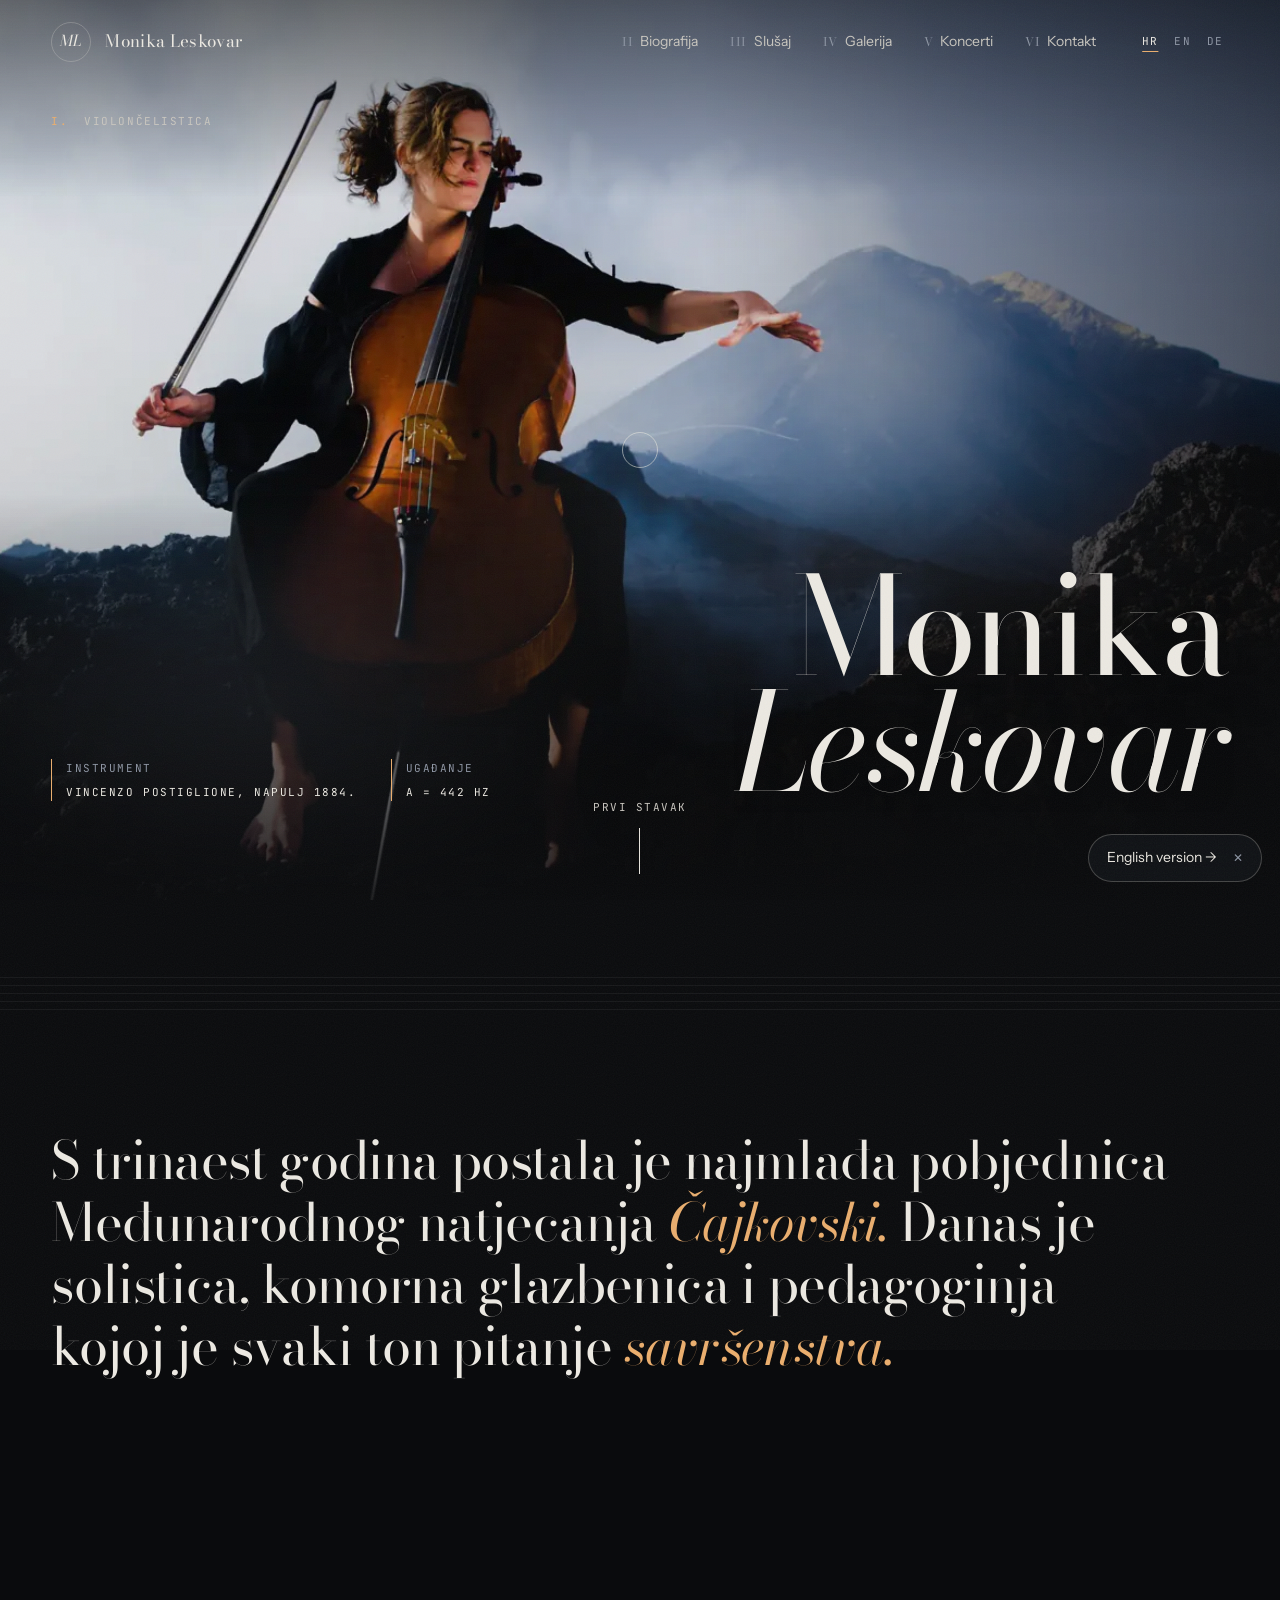
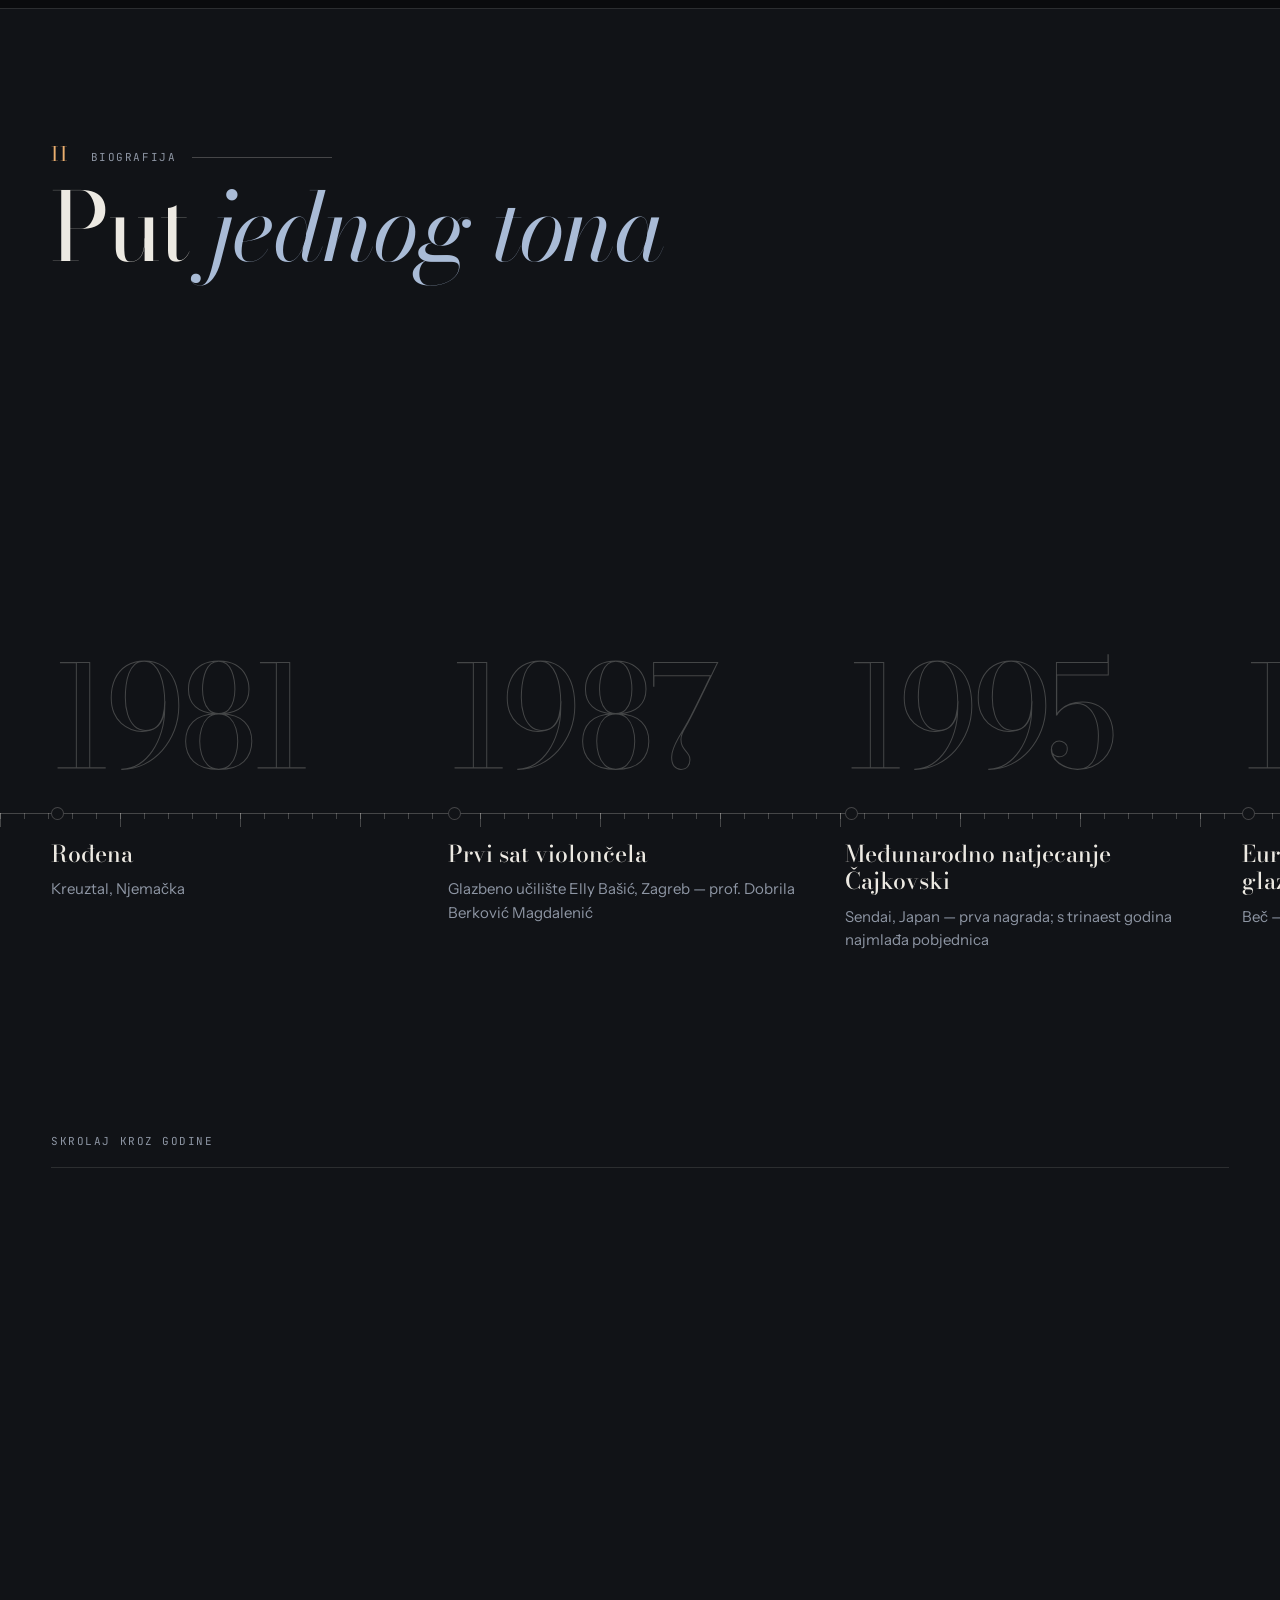
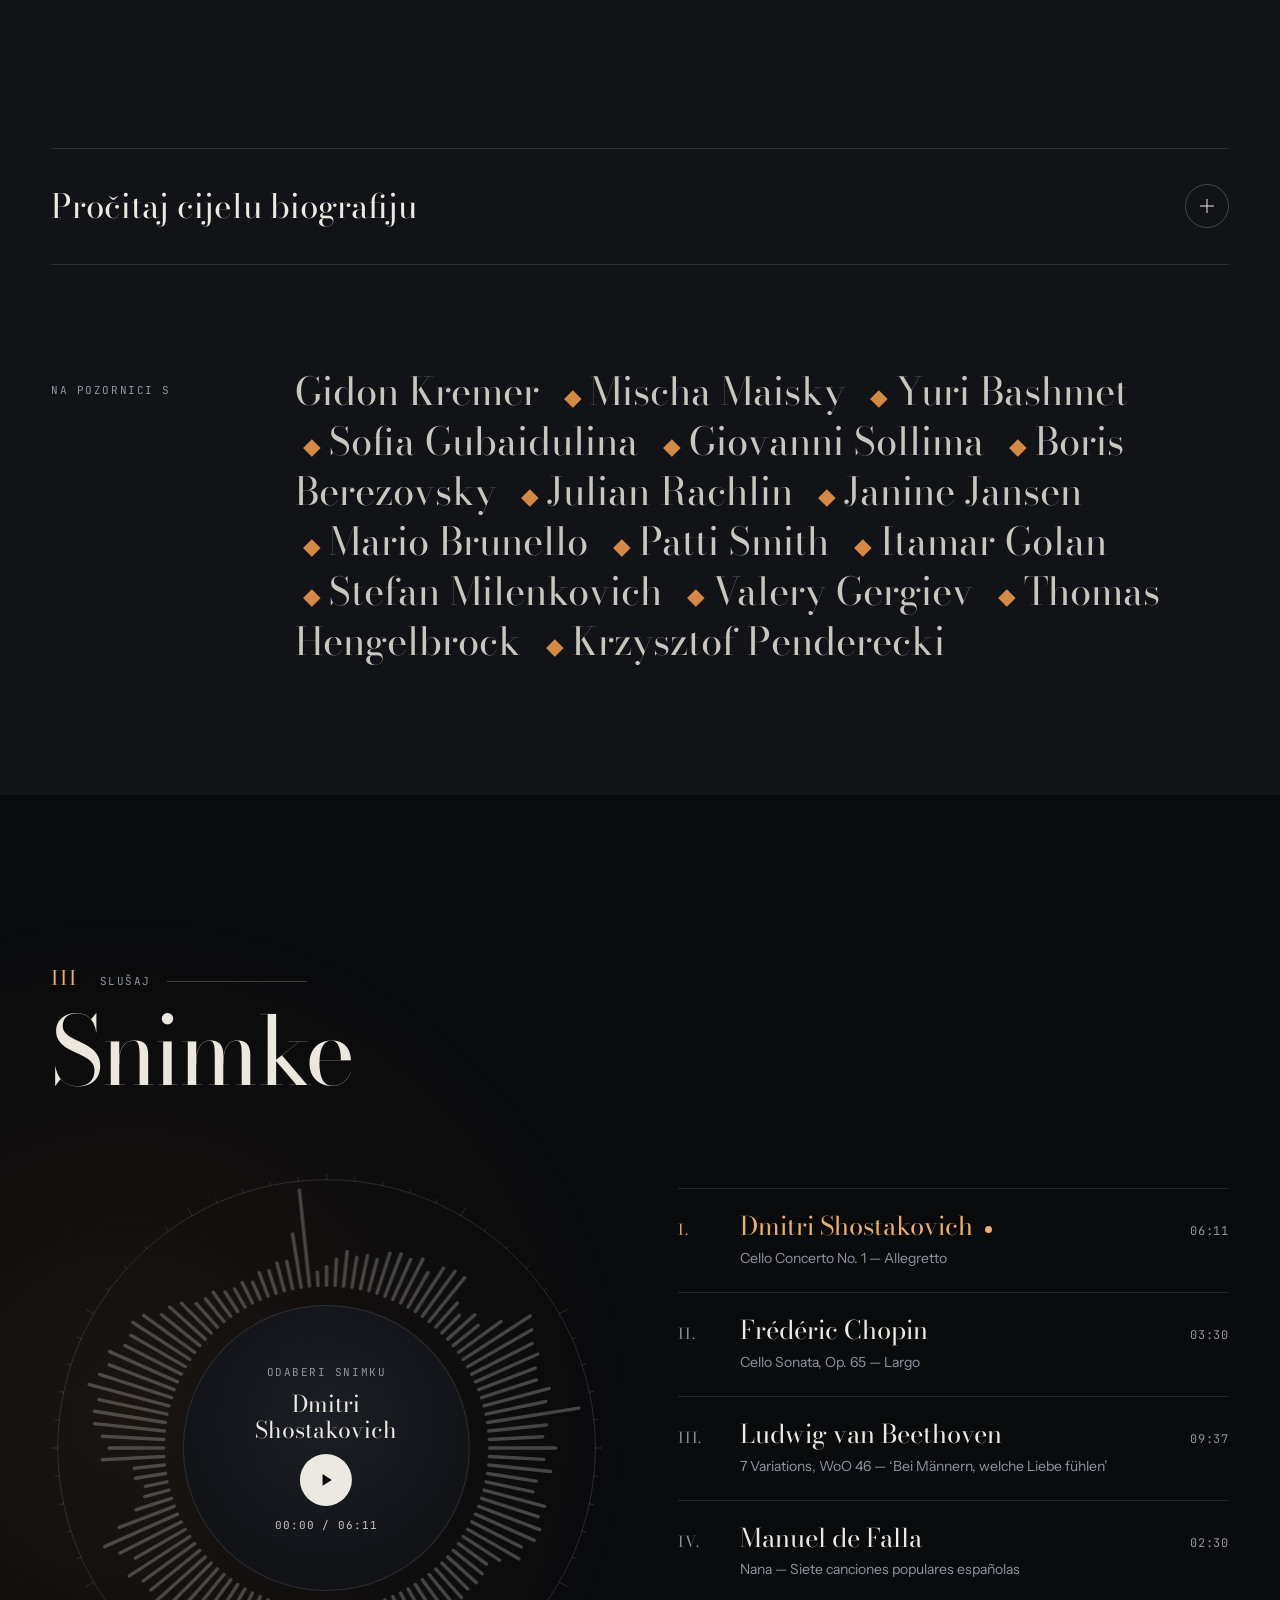
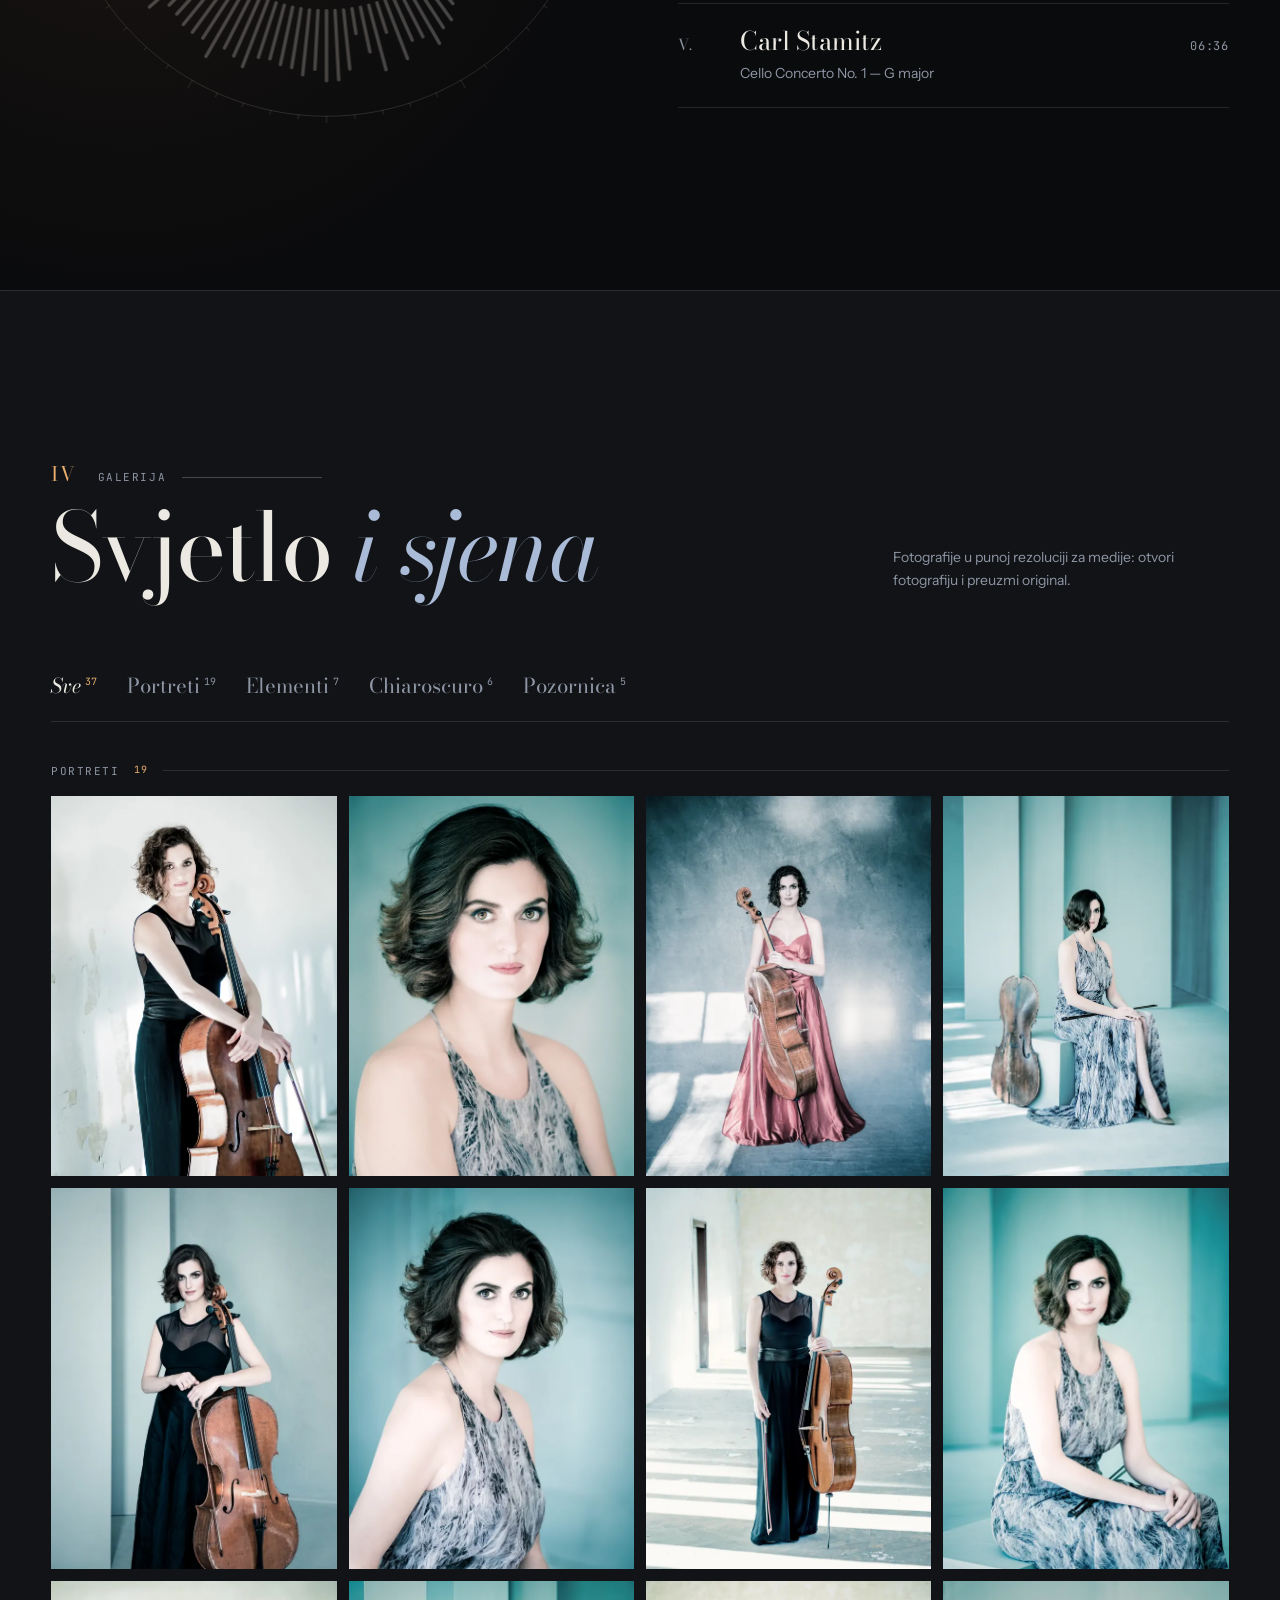
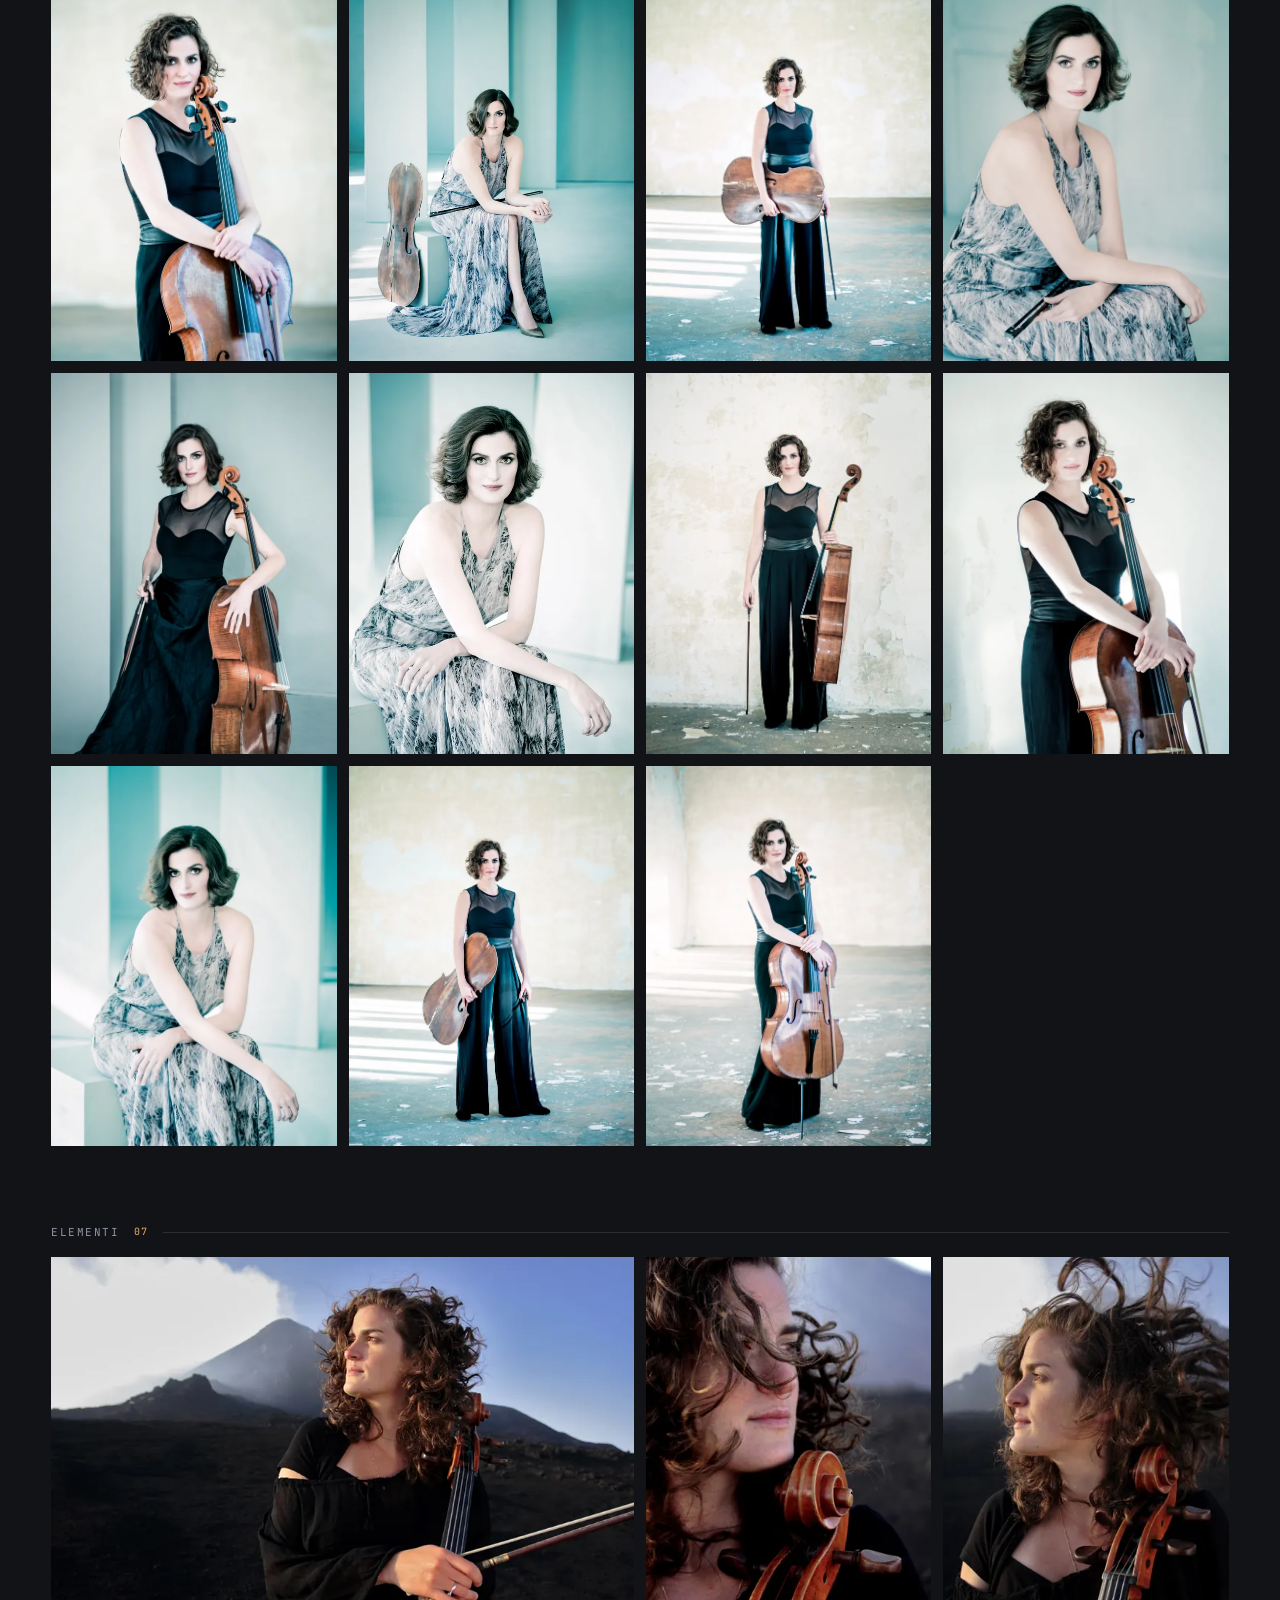
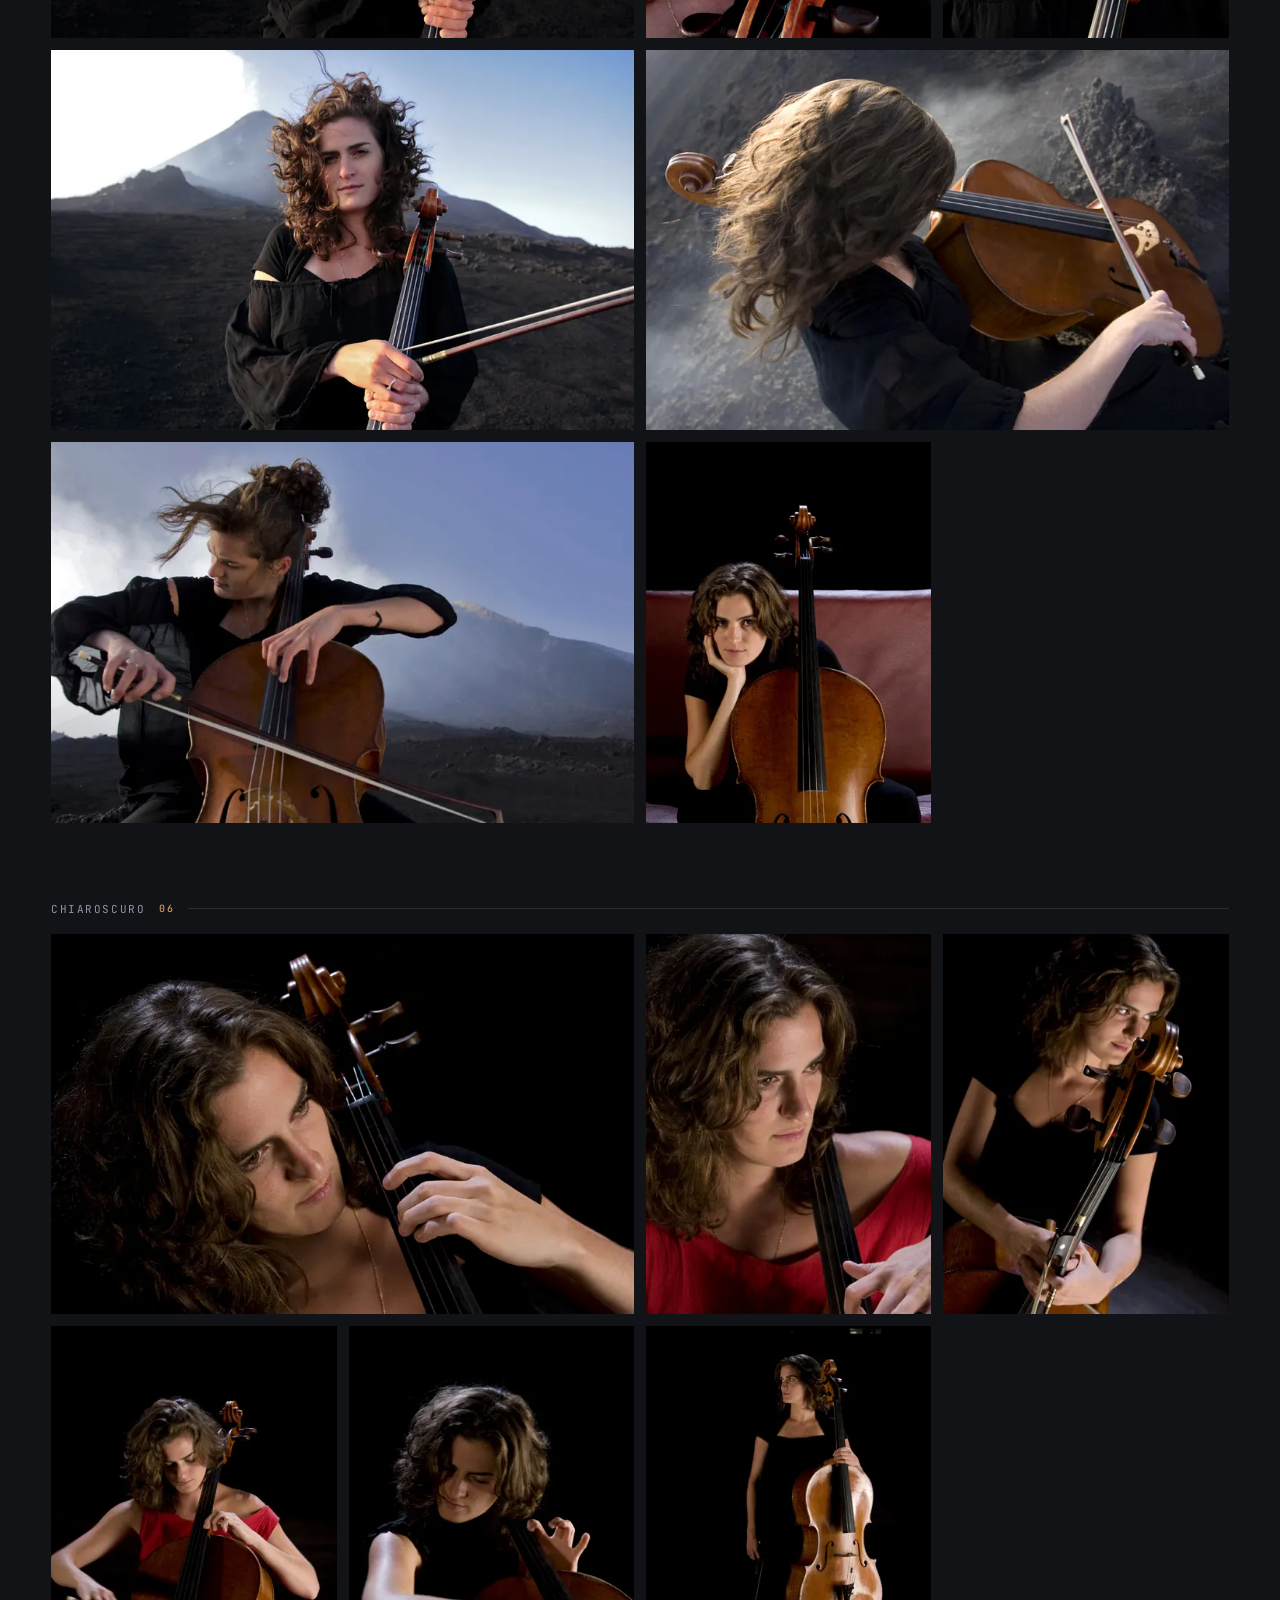
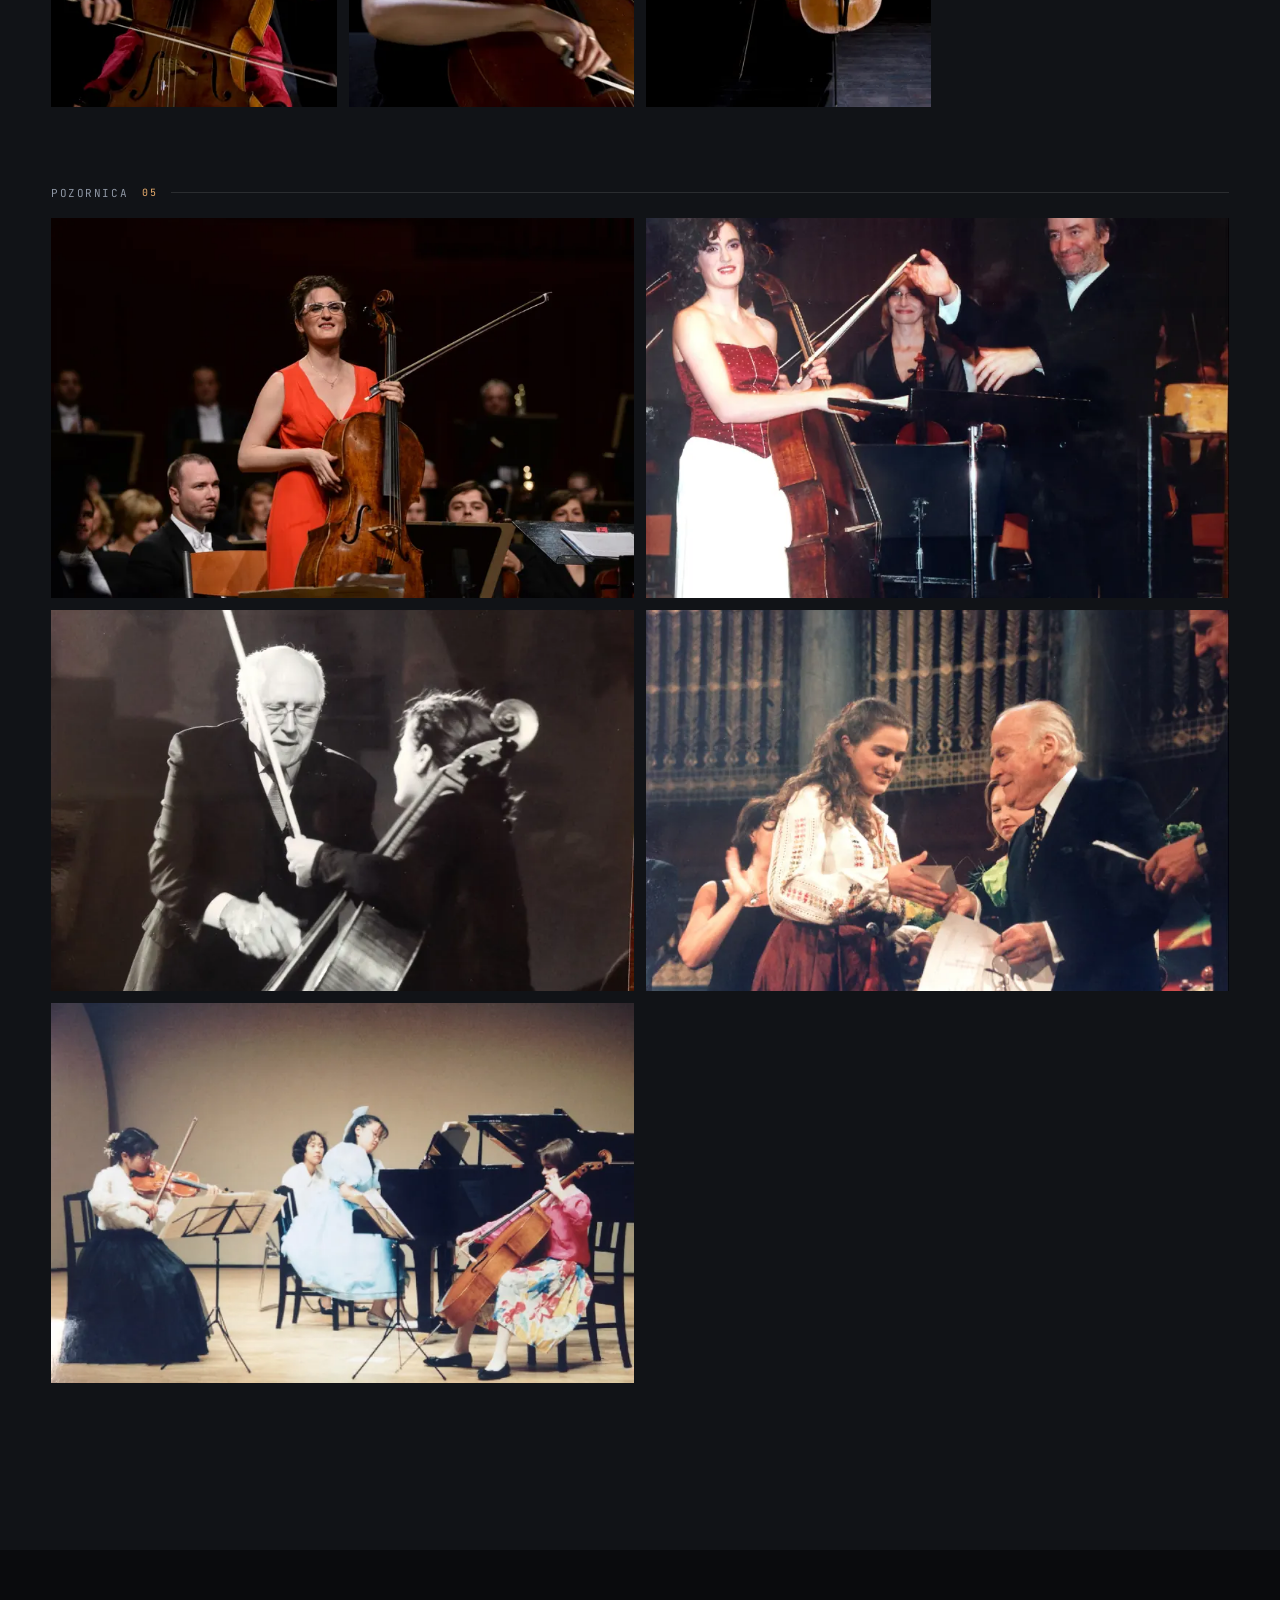
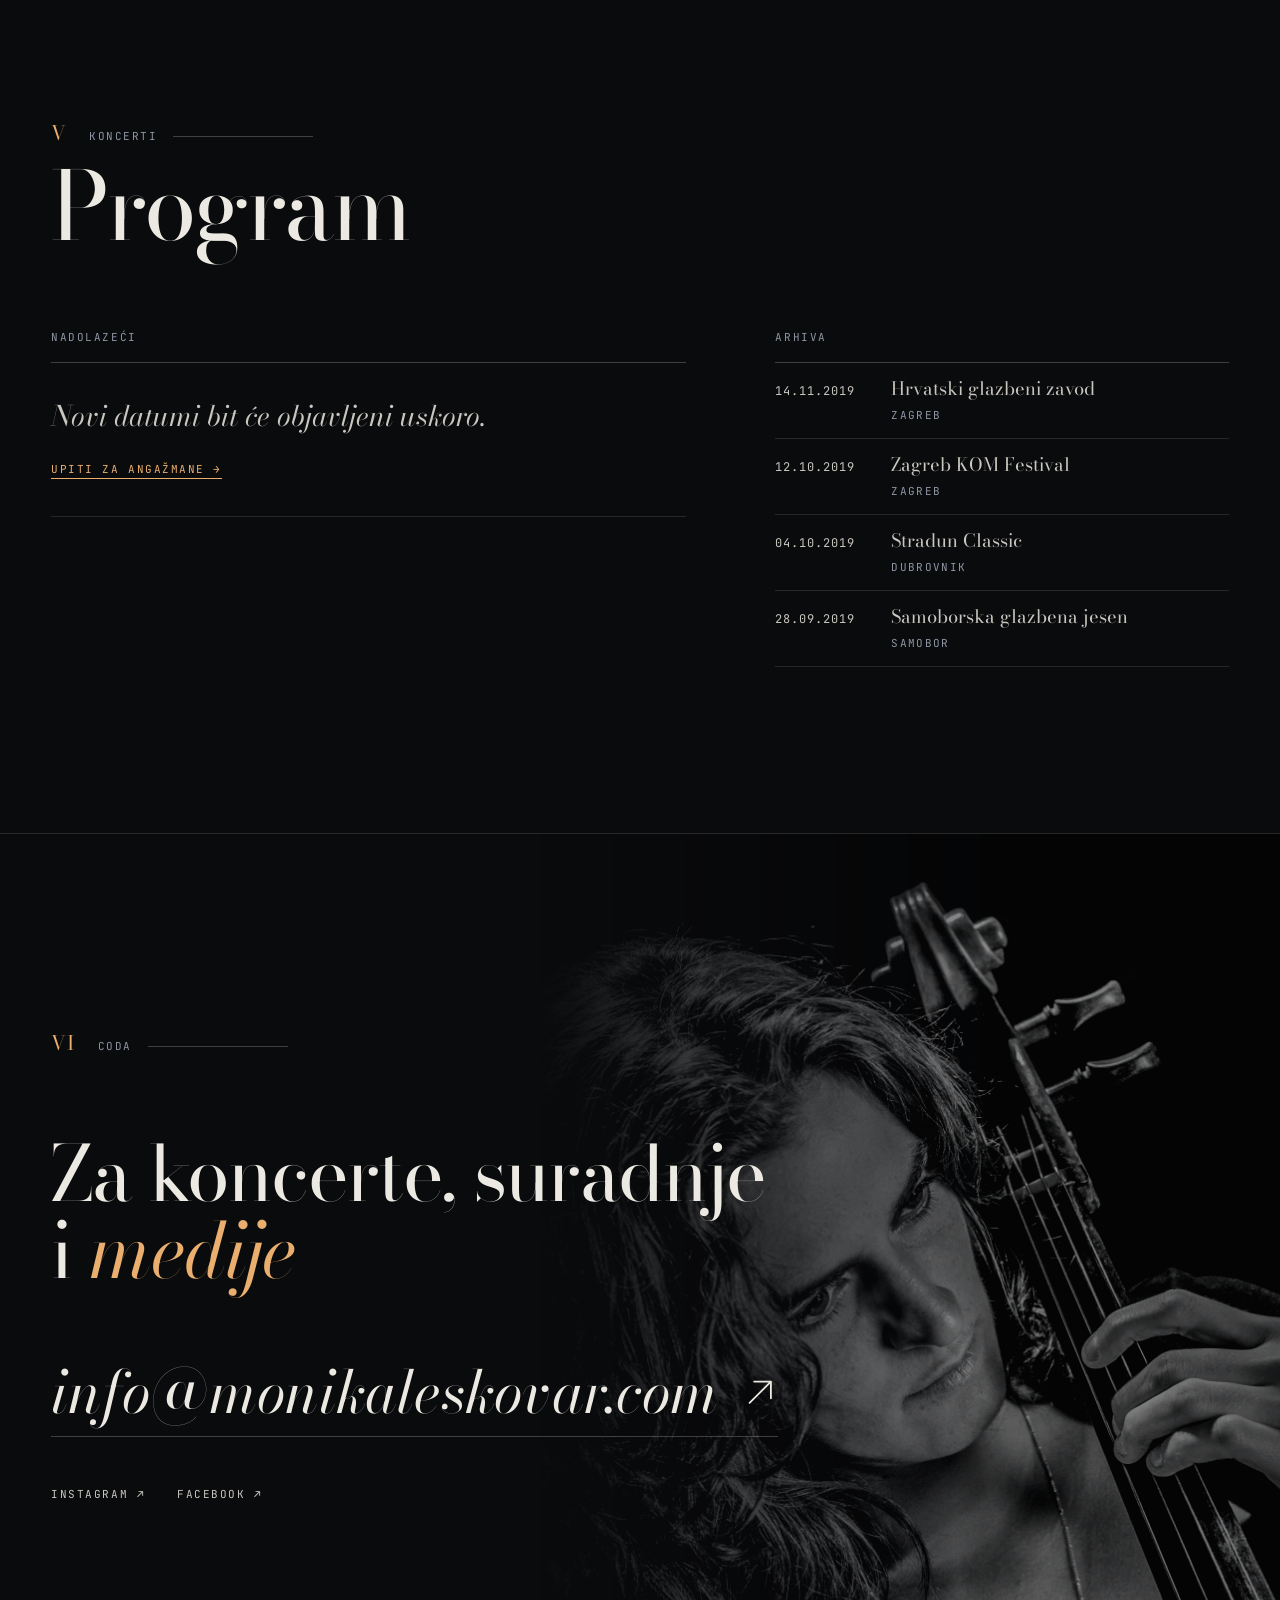
==== commit 31e0ff50: "Add Accordatura cello tuner to verzija2 Discreet "A = 442 Hz" marks (hero, footer, mobile menu) open" ====
--- a/verzija2/index.html
+++ b/verzija2/index.html
@@ -130,6 +130,7 @@
       </ol>
       <div class="programme__foot">
         <nav class="programme__lang" aria-label="Jezik"><a href="" hreflang="hr" lang="hr" data-lang="hr" aria-current="page" class="on">Hrvatski</a><a href="en/" hreflang="en" lang="en" data-lang="en">English</a><a href="de/" hreflang="de" lang="de" data-lang="de">Deutsch</a></nav>
+        <button class="mono tune-link" data-tuner aria-label="Otvori štimer za violončelo">Ugađanje · A = <b data-tuner-a>442</b> Hz</button>
         <a class="mono" href="mailto:info@monikaleskovar.com">info@monikaleskovar.com</a>
       </div>
     </div>
@@ -167,6 +168,7 @@
 
       <dl class="hero__facts mono">
         <div><dt>Instrument</dt><dd>Vincenzo Postiglione, Napulj 1884.</dd></div>
+        <div class="hero__tune"><dt>Ugađanje</dt><dd><button class="tune-link" data-tuner aria-label="Otvori štimer za violončelo">A = <b data-tuner-a>442</b> Hz</button></dd></div>
       </dl>
 
       <a class="hero__scroll mono" href="#statement">
@@ -590,7 +592,10 @@
     <div class="wrap foot__inner mono">
       <span>© 2026 Monika Leskovar — Sva prava pridržana.</span>
       <span class="foot__fine">Fine</span>
-      <a href="#top">Na početak</a>
+      <span class="foot__end">
+        <button class="tune-link" data-tuner aria-label="Otvori štimer za violončelo">A = <b data-tuner-a>442</b> Hz</button>
+        <a href="#top">Na početak</a>
+      </span>
     </div>
   </footer>
 
@@ -605,6 +610,52 @@
       <button id="lbPrev" aria-label="←">←</button>
       <a id="lbDownload" href="#" download>Preuzmi original ↓</a>
       <button id="lbNext" aria-label="→">→</button>
+    </div>
+  </div>
+
+  <!-- Accordatura: cello tuner (reference tones + microphone pitch detection, all in the browser) -->
+  <div class="tuner" id="tuner" role="dialog" aria-modal="true" aria-labelledby="tuTitle" hidden>
+    <div class="tu__top mono">
+      <span id="tuTitle">Accordatura — Violončelo</span>
+      <button class="tu__close" id="tuClose" aria-label="Zatvori">✕</button>
+    </div>
+
+    <div class="tu__stage">
+      <div class="tu__read" aria-live="polite">
+        <span class="tu__num" id="tuNum">&nbsp;</span>
+        <span class="tu__note" id="tuNote">—</span>
+        <span class="tu__cents mono" id="tuCents">&nbsp;</span>
+      </div>
+      <div class="tu__gauge" aria-hidden="true">
+        <span class="tu__scale"></span>
+        <span class="tu__needle" id="tuNeedle"></span>
+        <span class="tu__lab mono"><i>−50</i><i>0</i><i>+50</i></span>
+      </div>
+      <div class="tu__strings">
+        <canvas id="tuCanvas" aria-hidden="true"></canvas>
+        <div class="tu__keys" id="tuKeys">
+          <button data-s="0" aria-label="Žica IV — C, poslušaj ton"><b>C</b><i class="mono">IV</i></button>
+          <button data-s="1" aria-label="Žica III — G, poslušaj ton"><b>G</b><i class="mono">III</i></button>
+          <button data-s="2" aria-label="Žica II — D, poslušaj ton"><b>D</b><i class="mono">II</i></button>
+          <button data-s="3" aria-label="Žica I — A, poslušaj ton"><b>A</b><i class="mono">I</i></button>
+        </div>
+      </div>
+    </div>
+
+    <div class="tu__bottom">
+      <div class="tu__mic">
+        <button class="pill tu__micbtn" id="tuMic" aria-pressed="false"><span class="tu__dot" aria-hidden="true"></span><span id="tuMicLabel">Uključi mikrofon</span></button>
+        <p class="tu__status" id="tuStatus">Dodirni žicu da čuješ ton ili uključi mikrofon</p>
+      </div>
+      <div class="tu__set mono">
+        <div class="tu__ref">
+          <button id="tuDown" aria-label="A −1 Hz">−</button>
+          <span>A = <b id="tuRef">442</b> Hz</span>
+          <button id="tuUp" aria-label="A +1 Hz">+</button>
+        </div>
+        <button class="tu__fifths" id="tuFifths" aria-pressed="true">Kvinte: <b id="tuFifthsVal">čiste</b></button>
+      </div>
+      <p class="tu__privacy">Zvuk se obrađuje samo u vašem pregledniku i nigdje se ne šalje.</p>
     </div>
   </div>
 
--- a/verzija2/css/style.css
+++ b/verzija2/css/style.css
@@ -465,6 +465,104 @@
 @media (hover: hover) and (pointer: fine) { .cursor { display: block; } }
 
 /* ==========================================================================
+   Accordatura — cello tuner (opens from the small "A = 442 Hz" marks)
+   ========================================================================== */
+.tune-link { color: inherit; letter-spacing: inherit; text-transform: inherit; transition: color .3s; }
+.tune-link b { font-weight: 400; color: var(--bone); transition: color .3s; }
+.tune-link:hover, .tune-link:hover b { color: var(--amber-2); }
+.hero__facts { display: flex; gap: 34px; }
+.hero__tune .tune-link { font-size: inherit; }
+.foot__end { justify-self: end; display: flex; gap: 28px; align-items: center; }
+
+.tuner {
+  position: fixed; inset: 0; z-index: 160; background: var(--basalt); color: var(--bone);
+  display: grid; grid-template-rows: auto minmax(min-content, 1fr) auto; overflow-y: auto; overscroll-behavior: contain;
+  clip-path: inset(100% 0 0 0); transition: clip-path .8s var(--ease-io);
+}
+.tuner[hidden] { display: none; }
+.tuner.open { clip-path: inset(0 0 0 0); }
+.tu__top { display: flex; justify-content: space-between; align-items: center; padding: 18px var(--gutter); color: var(--mist); }
+.tu__close { width: 46px; height: 46px; border: 1px solid var(--line-2); border-radius: 50%; font-size: 15px; color: var(--bone); transition: background .3s, color .3s; }
+.tu__close:hover { background: var(--bone); color: var(--night); }
+
+.tu__stage { display: grid; grid-template-columns: minmax(0, 1fr); justify-items: center; align-content: center; gap: clamp(18px, 3.5vh, 36px); padding: 0 var(--gutter); min-height: 0; }
+.tu__read { display: grid; justify-items: center; line-height: 1; }
+.tu__num { font-family: var(--mono); font-size: 12px; letter-spacing: .14em; color: var(--amber-2); min-height: 1em; }
+.tu__note {
+  font-family: var(--display); font-style: italic; font-variation-settings: "opsz" 96; font-weight: 400;
+  font-size: clamp(5.5rem, 17vh, 10rem); line-height: 1.02; letter-spacing: -.02em; color: var(--bone-2);
+  transition: color .4s, text-shadow .6s;
+}
+.tu__cents { color: var(--mist); min-height: 1.2em; font-variant-numeric: tabular-nums; transition: color .4s; }
+.tuner:not(.live):not(.ref) .tu__note { color: var(--line-2); }
+.tuner.near .tu__note { color: var(--bone); }
+.tuner.tuned .tu__note { color: var(--amber-2); text-shadow: 0 0 40px rgba(234, 174, 110, .35); }
+.tuner.tuned .tu__cents { color: var(--amber-2); }
+
+.tu__gauge { position: relative; width: 100%; max-width: 560px; height: 44px; }
+.tu__scale {
+  position: absolute; left: 0; right: 0; top: 0; height: 14px; border-bottom: 1px solid var(--line-2);
+  background:
+    linear-gradient(var(--amber-2), var(--amber-2)) 50% 0 / 1px 100% no-repeat,
+    repeating-linear-gradient(90deg, var(--line-2) 0 1px, transparent 1px calc(10% - .1px)) 0 100% / 100% 9px no-repeat,
+    repeating-linear-gradient(90deg, var(--line) 0 1px, transparent 1px calc(2% - .02px)) 0 100% / 100% 5px no-repeat;
+}
+.tu__needle {
+  position: absolute; left: 50%; top: -8px; width: 2px; height: 30px; margin-left: -1px; border-radius: 2px;
+  background: var(--bone); opacity: 0; transition: opacity .4s, background .4s, box-shadow .4s;
+}
+.tuner.live .tu__needle { opacity: 1; }
+.tuner.tuned .tu__needle { background: var(--amber-2); box-shadow: 0 0 14px rgba(234, 174, 110, .8); }
+.tu__lab { position: absolute; left: 0; right: 0; bottom: 0; display: flex; justify-content: space-between; color: var(--mist); font-size: 10px; }
+.tu__lab i { font-style: normal; width: 0; display: flex; justify-content: center; }
+
+.tu__strings { width: 100%; max-width: 420px; display: grid; gap: 14px; }
+.tu__strings canvas { width: 100%; height: clamp(110px, 26vh, 260px); display: block; }
+.tu__keys { display: grid; grid-template-columns: repeat(4, 1fr); justify-items: center; }
+.tu__keys button {
+  width: 58px; height: 58px; border: 1px solid var(--line-2); border-radius: 50%;
+  display: grid; place-content: center; gap: 1px; line-height: 1; transition: background .3s, color .3s, border-color .3s;
+}
+.tu__keys b { font-family: var(--display); font-style: italic; font-weight: 400; font-size: 24px; }
+.tu__keys i { font-style: normal; font-size: 9px; color: var(--mist); transition: color .3s; }
+.tu__keys button:hover { border-color: var(--bone); }
+.tu__keys button.on { background: var(--amber-2); border-color: var(--amber-2); color: var(--night); }
+.tu__keys button.on i { color: var(--night); }
+.tu__keys button.hit { border-color: var(--amber-2); color: var(--amber-2); }
+
+.tu__bottom {
+  display: grid; grid-template-columns: 1fr auto; align-items: end; gap: 14px 30px;
+  padding: 24px var(--gutter) 22px; border-top: 1px solid var(--line); margin-top: 24px;
+}
+.tu__mic { display: flex; align-items: center; gap: 20px; flex-wrap: wrap; }
+.tu__micbtn { gap: 10px; }
+.tu__dot { width: 7px; height: 7px; border-radius: 50%; background: var(--mist); transition: background .3s; }
+.tu__micbtn[aria-pressed="true"] { border-color: var(--amber-2); }
+.tu__micbtn[aria-pressed="true"] .tu__dot { background: var(--amber-2); animation: tuPulse 1.6s ease-in-out infinite; }
+@keyframes tuPulse { 50% { opacity: .25; } }
+.tu__status { margin: 0; color: var(--bone-2); font-size: 15px; }
+.tu__set { display: flex; align-items: center; gap: 26px; color: var(--mist); }
+.tu__ref { display: flex; align-items: center; gap: 10px; }
+.tu__ref b, .tu__fifths b { color: var(--bone); font-weight: 400; display: inline-block; min-width: 3ch; text-align: center; }
+.tu__ref button { width: 30px; height: 30px; border: 1px solid var(--line-2); border-radius: 50%; font-size: 14px; letter-spacing: 0; transition: background .3s, color .3s; }
+.tu__ref button:hover { background: var(--bone); color: var(--night); }
+.tu__fifths { letter-spacing: inherit; text-transform: inherit; }
+.tu__fifths:hover b { color: var(--amber-2); }
+.tu__fifths b { min-width: 0; }
+.tu__privacy { grid-column: 1 / -1; margin: 0; color: var(--mist); font-size: 12px; }
+
+@media (max-width: 700px) {
+  .hero__tune { display: none; }
+  .foot__end { justify-self: start; }
+  .tu__bottom { grid-template-columns: minmax(0, 1fr); justify-items: center; text-align: center; }
+  .tu__mic { justify-content: center; flex-direction: column; gap: 12px; }
+  .tu__set { flex-wrap: wrap; justify-content: center; gap: 14px 24px; }
+  .tu__keys button { width: 52px; height: 52px; }
+  .tu__strings canvas { height: clamp(90px, 20vh, 200px); }
+  .tu__note { font-size: clamp(4.5rem, 13vh, 7rem); }
+}
+
+/* ==========================================================================
    Responsive
    ========================================================================== */
 @media (max-width: 1180px) {
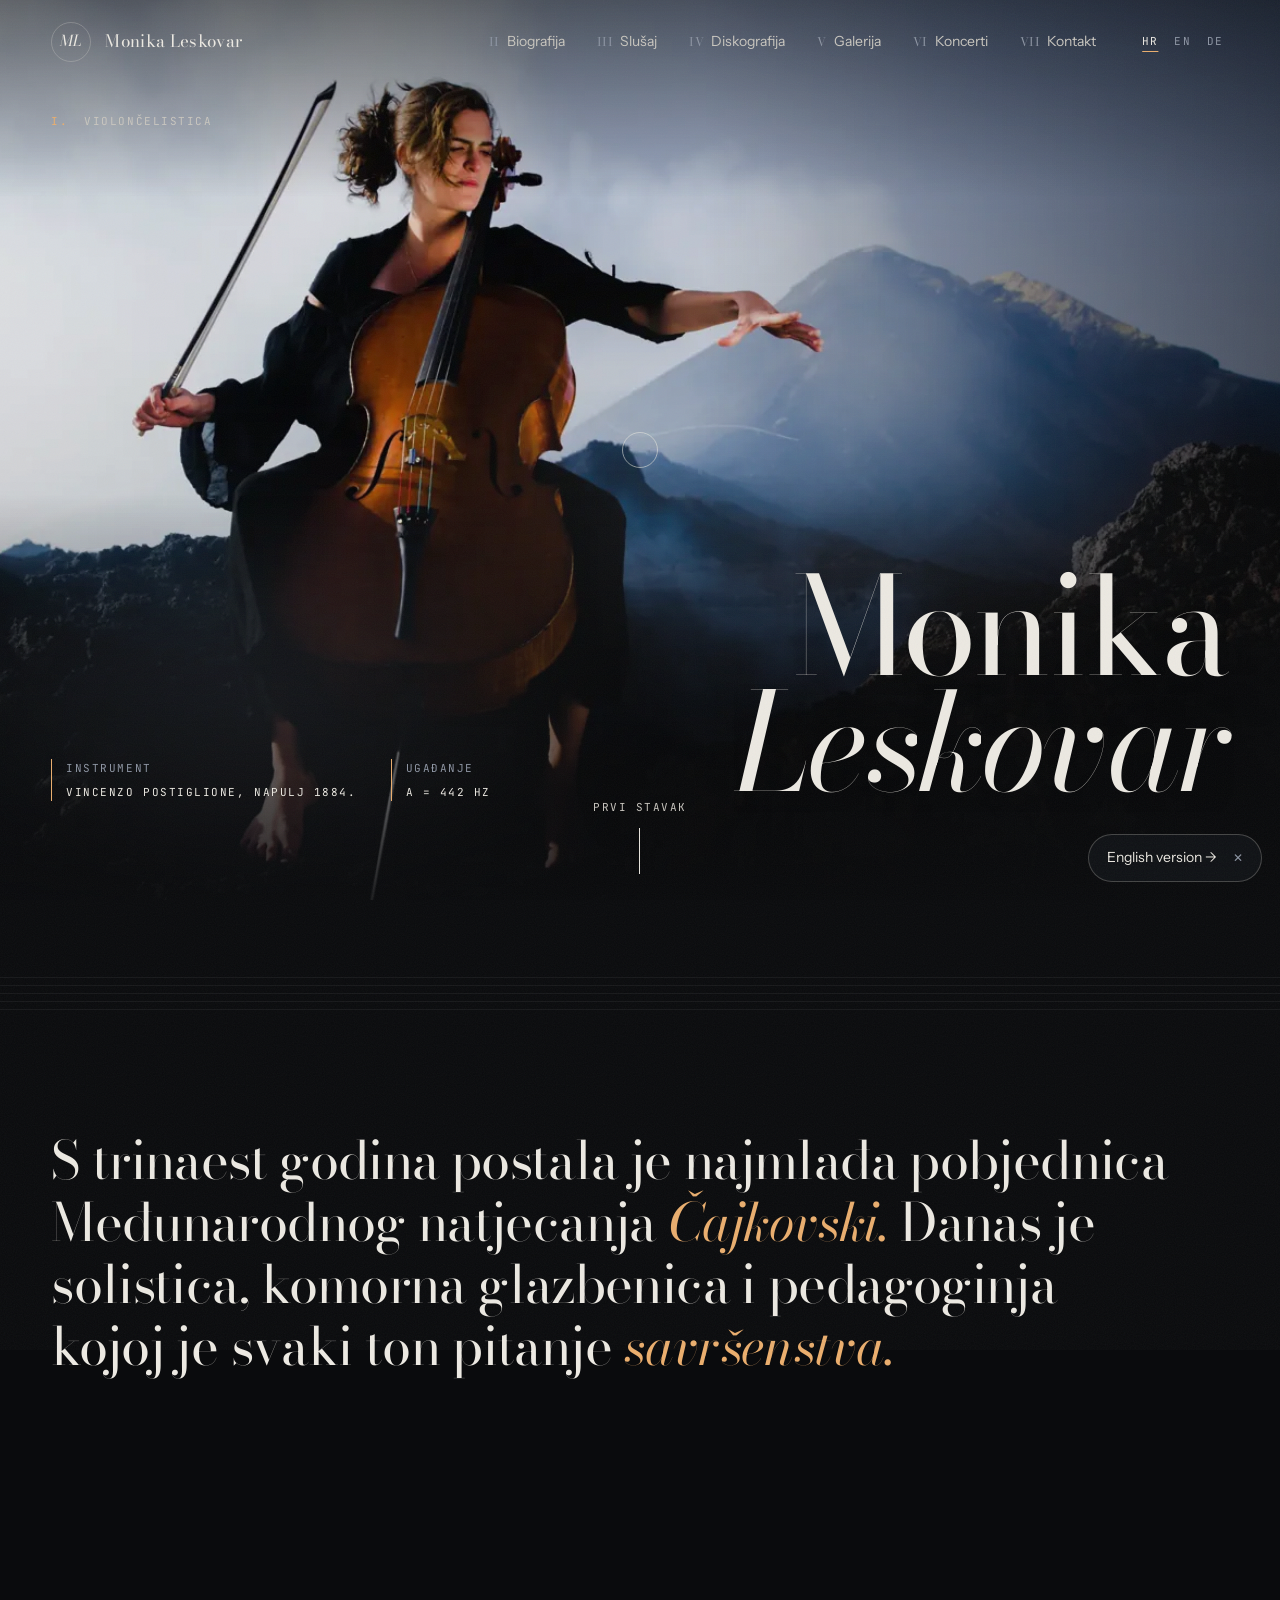
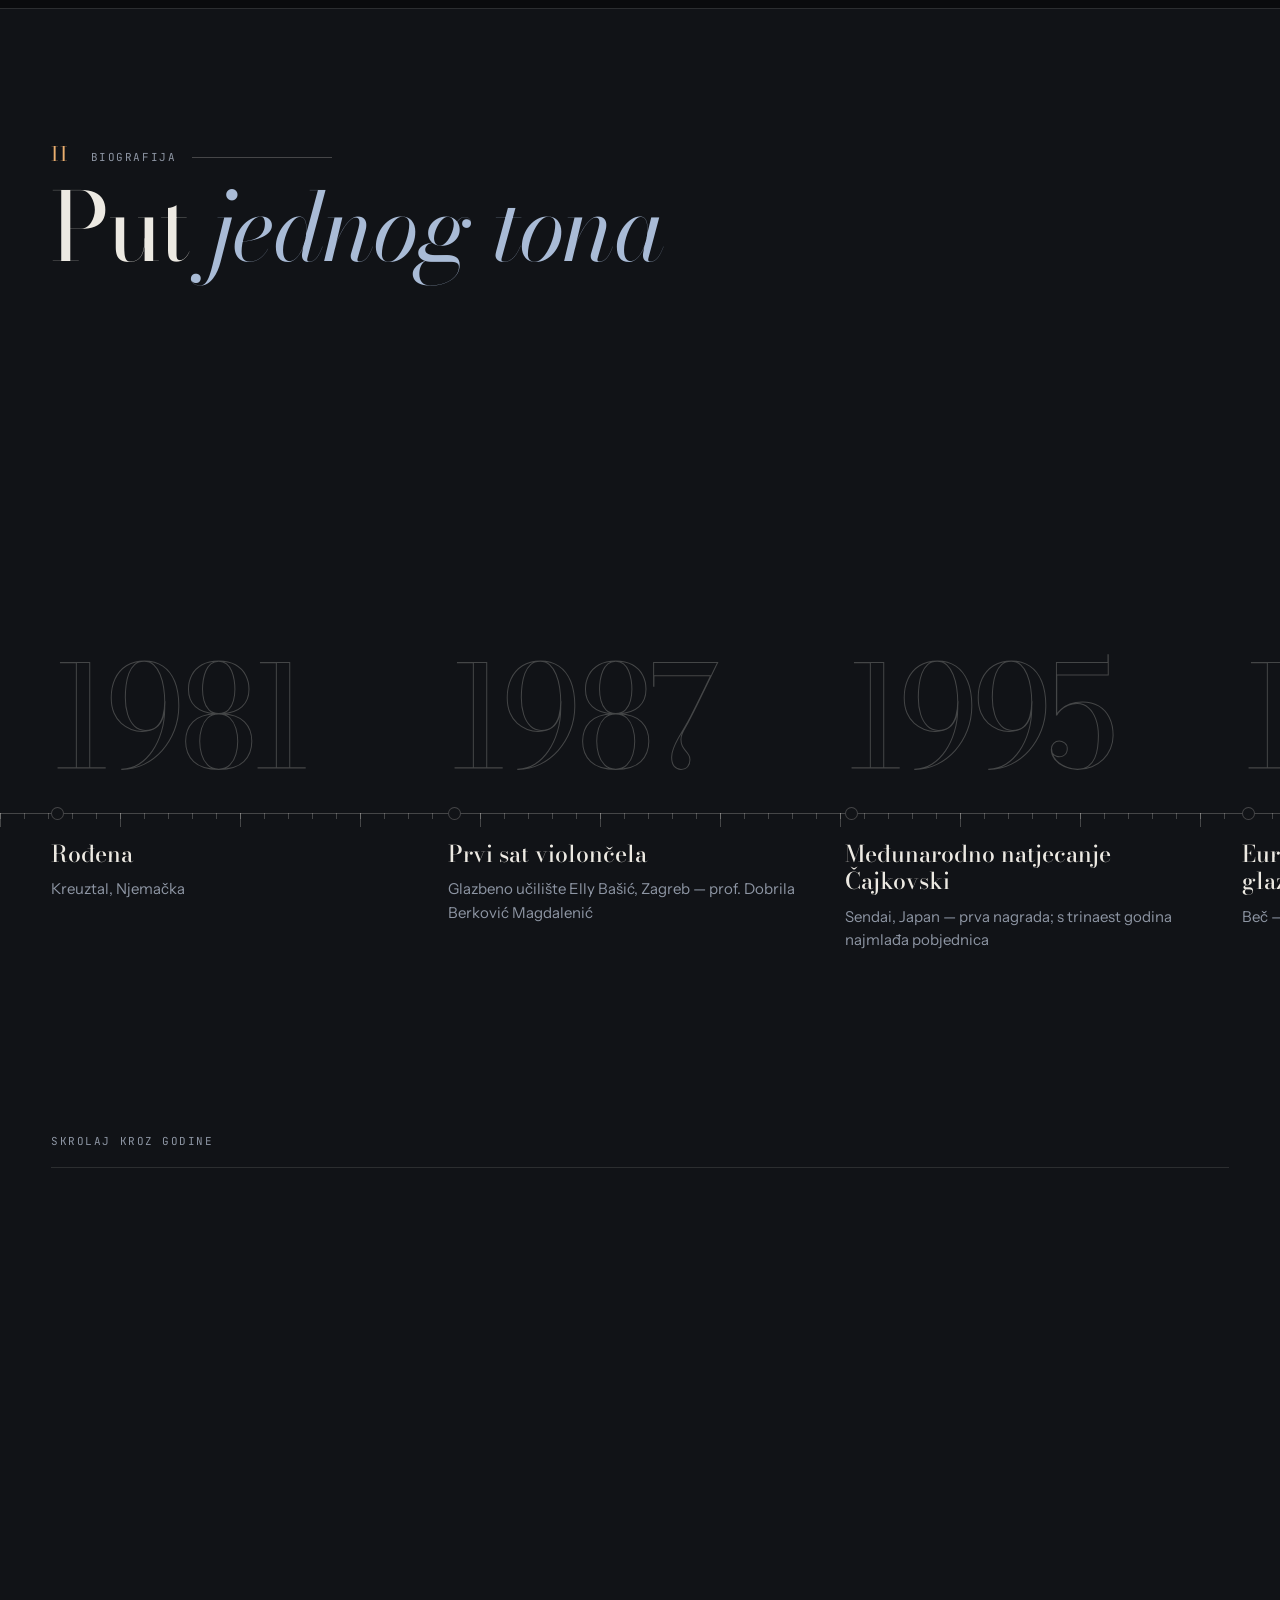
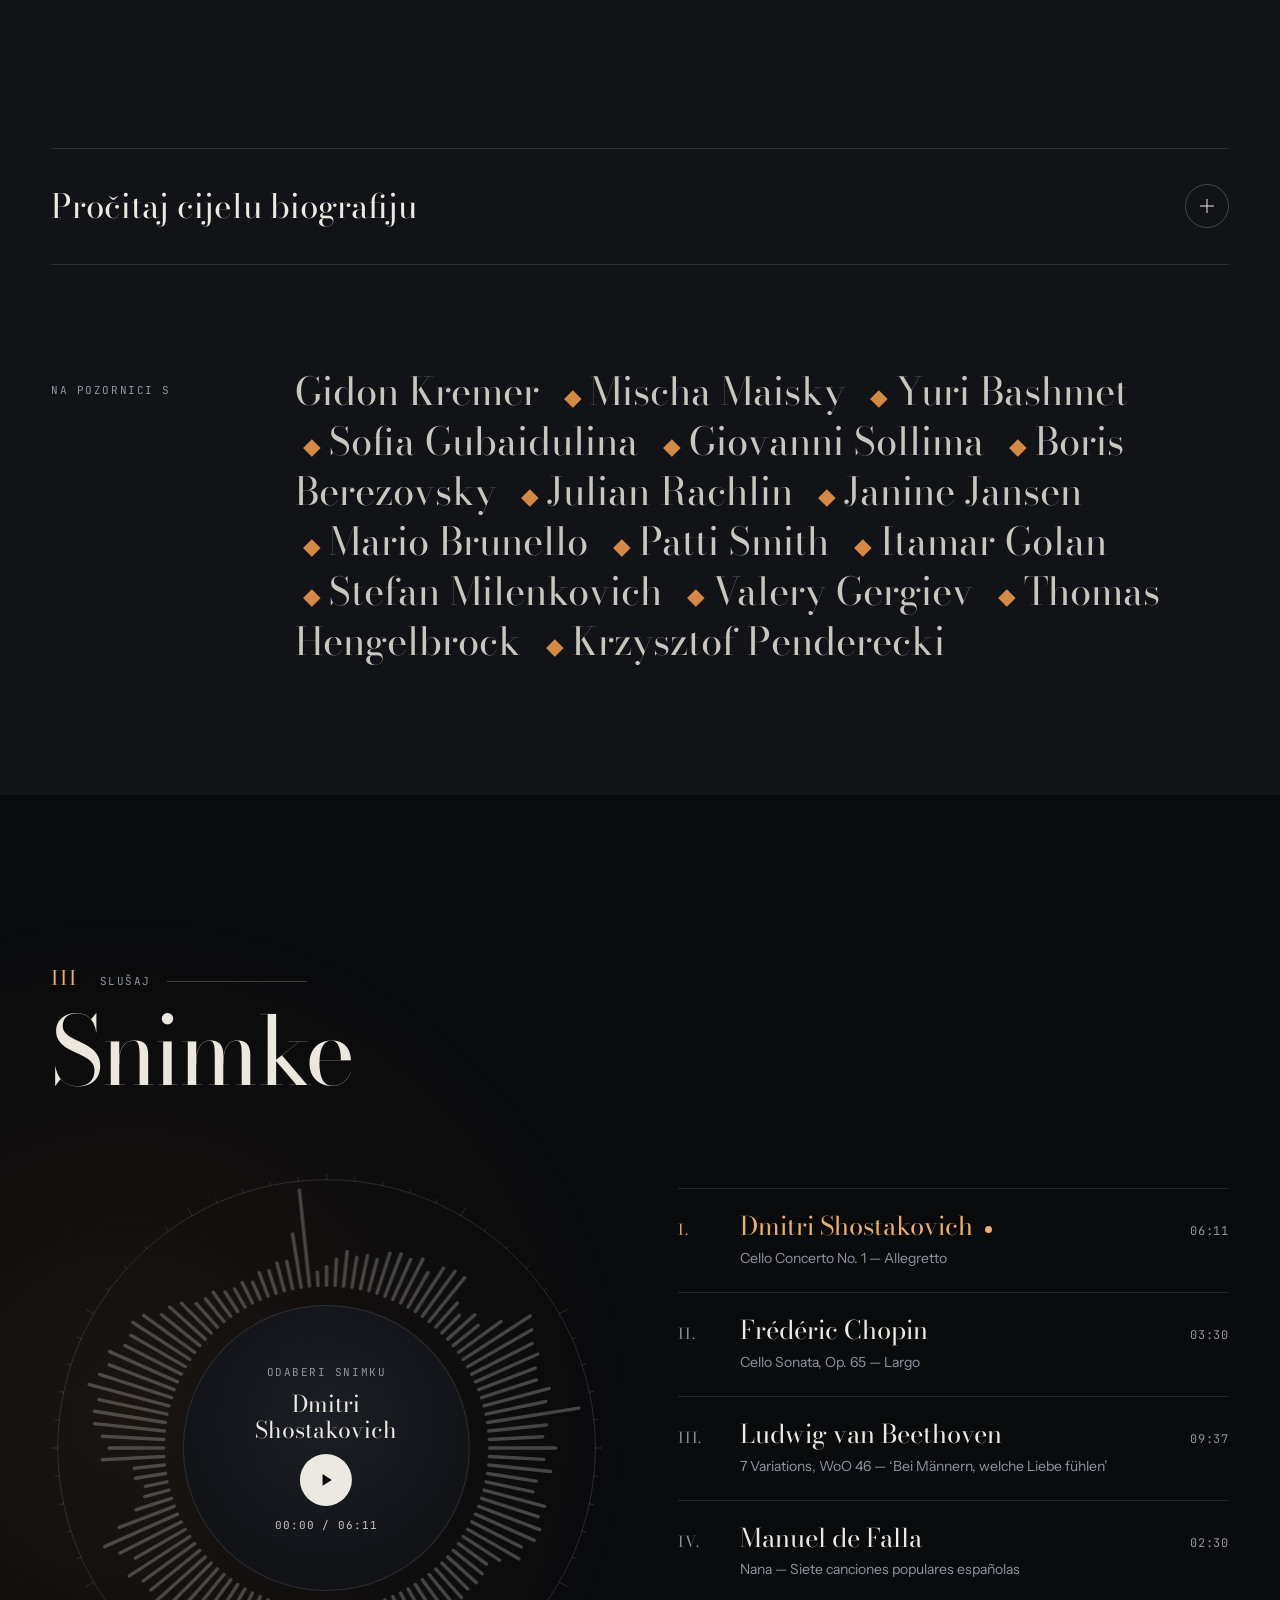
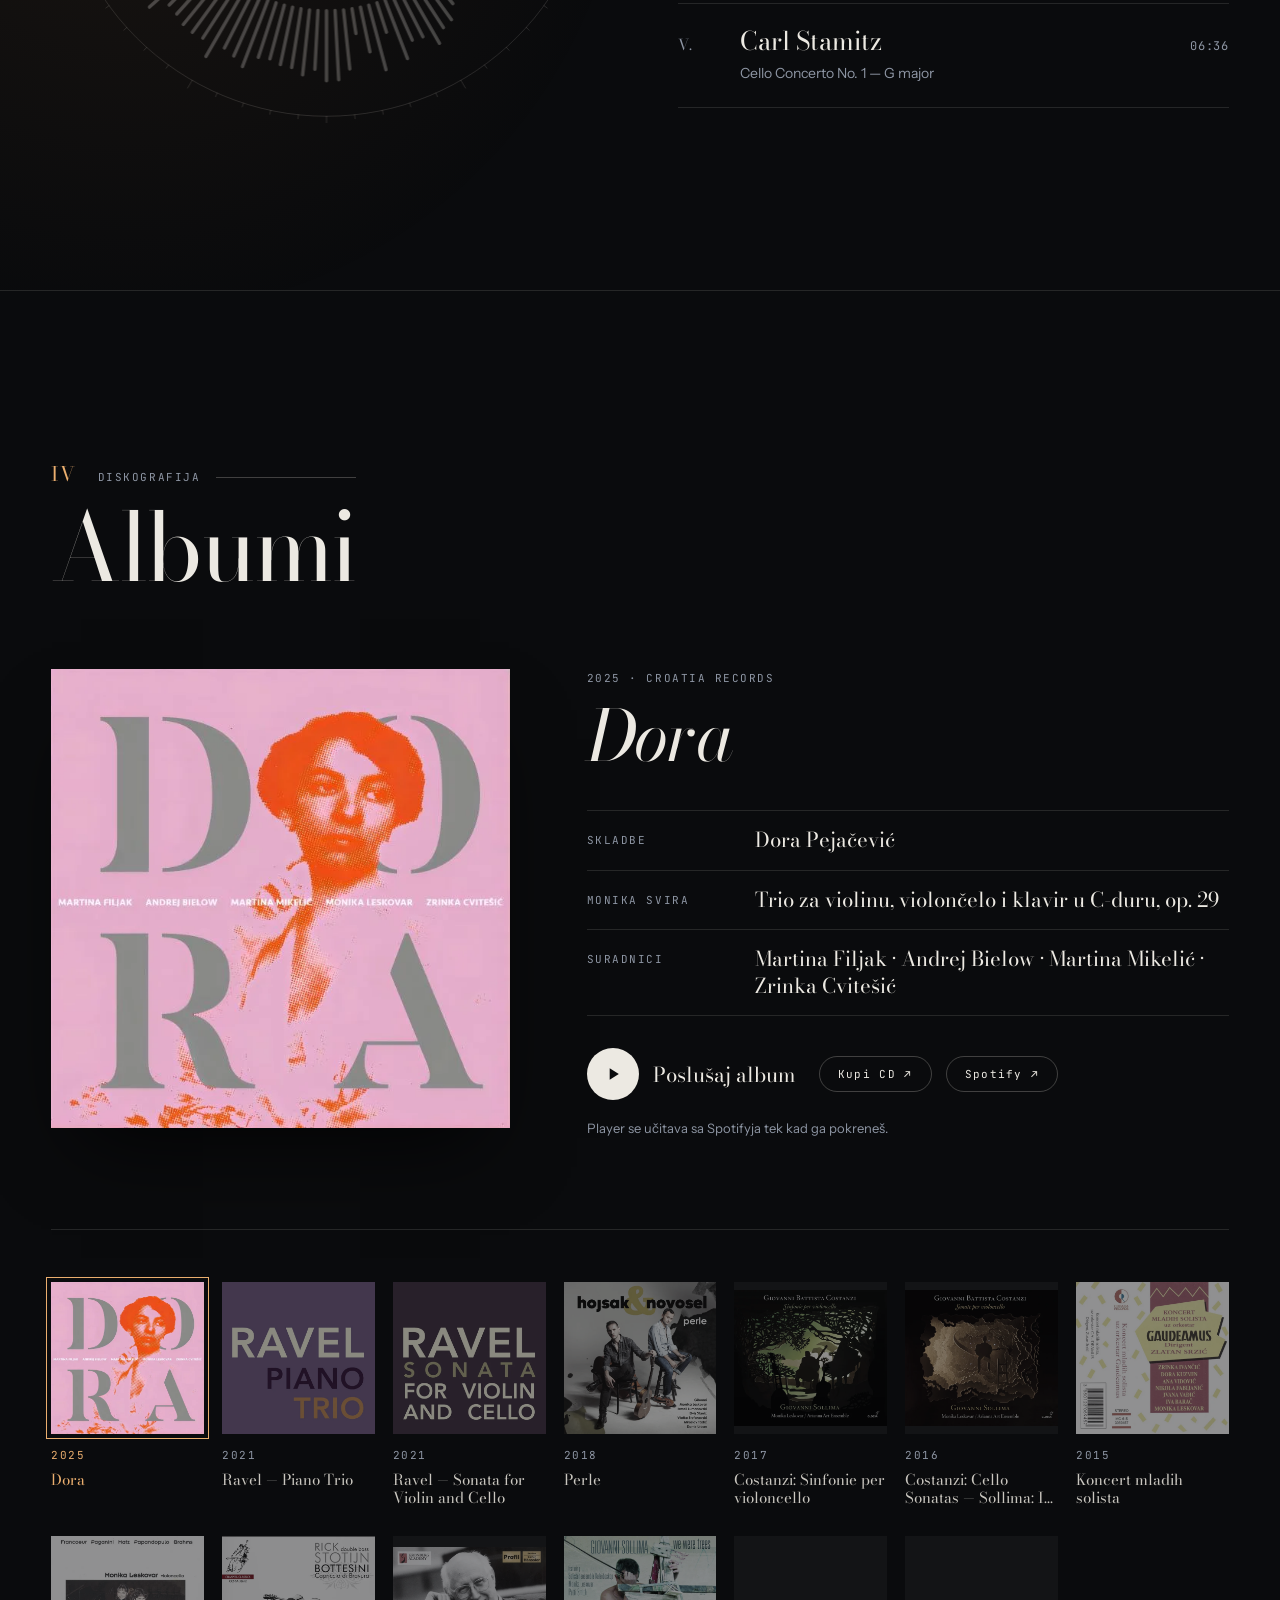
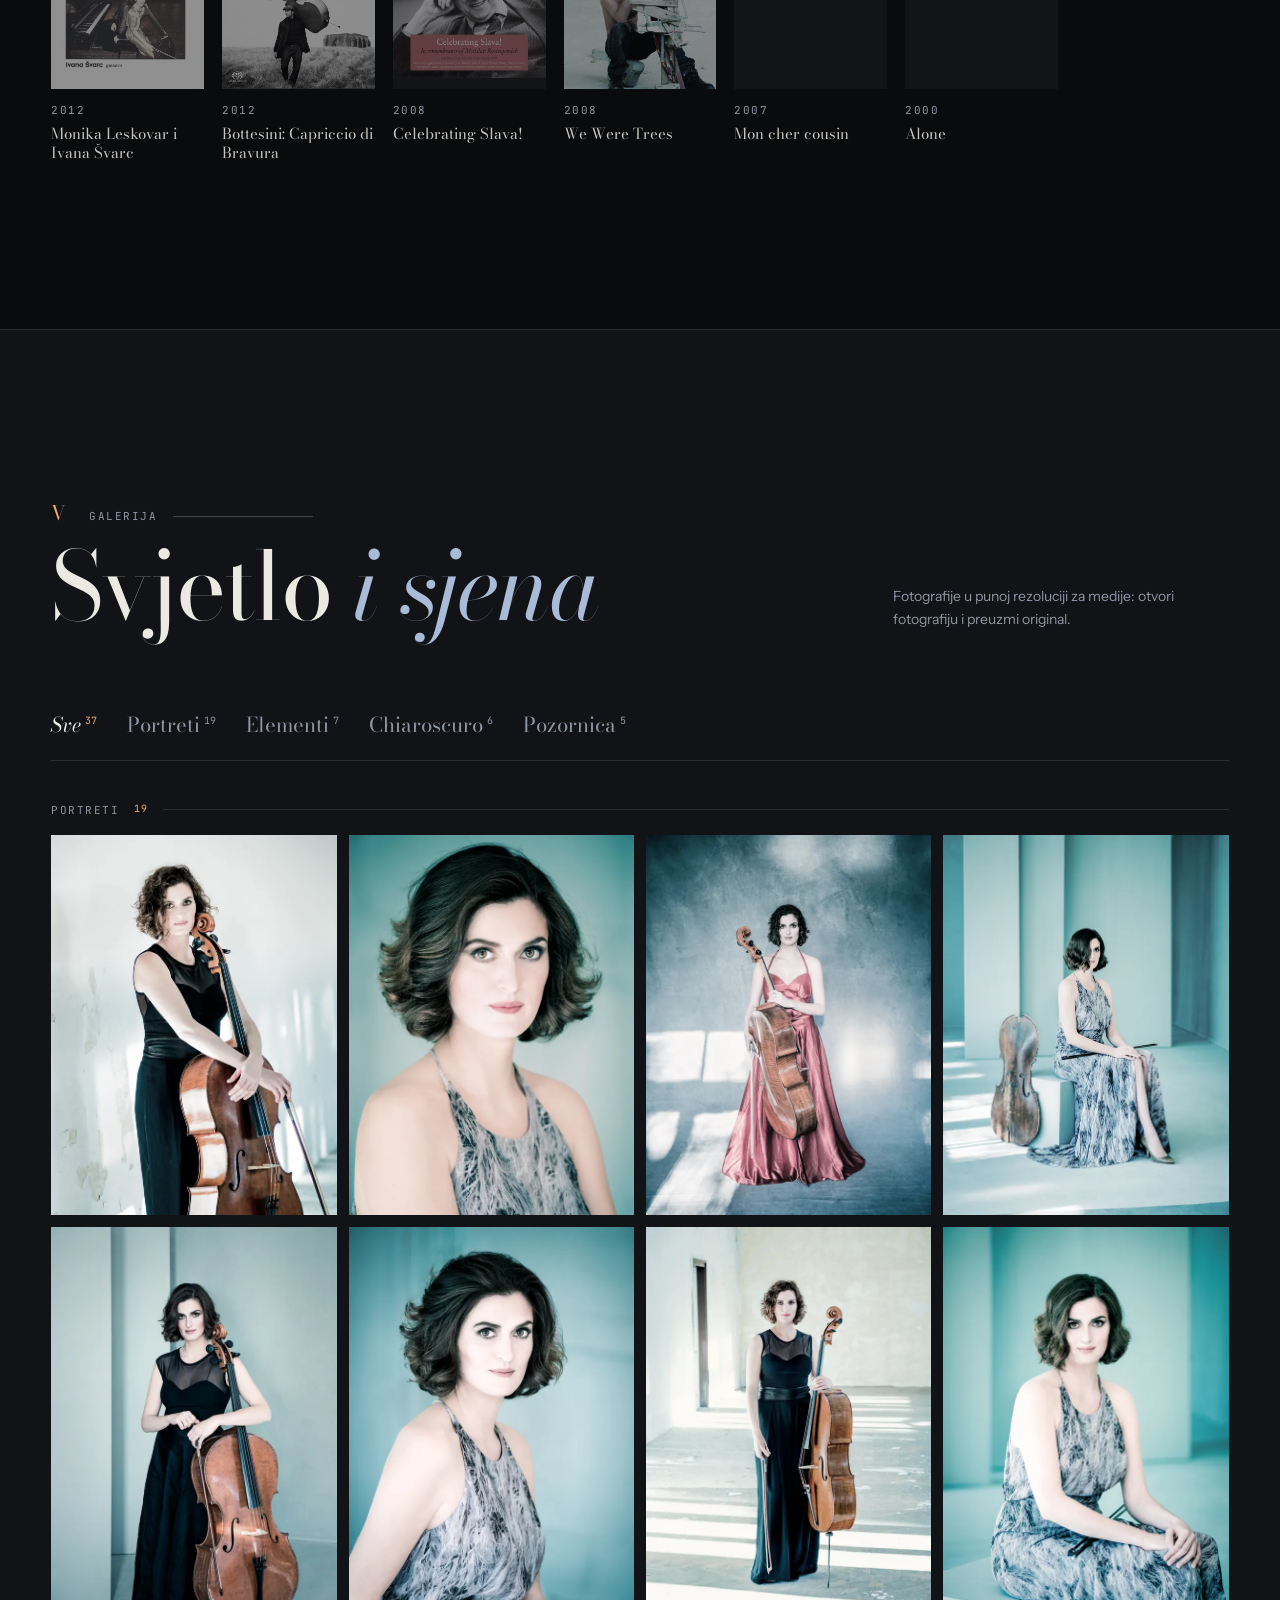
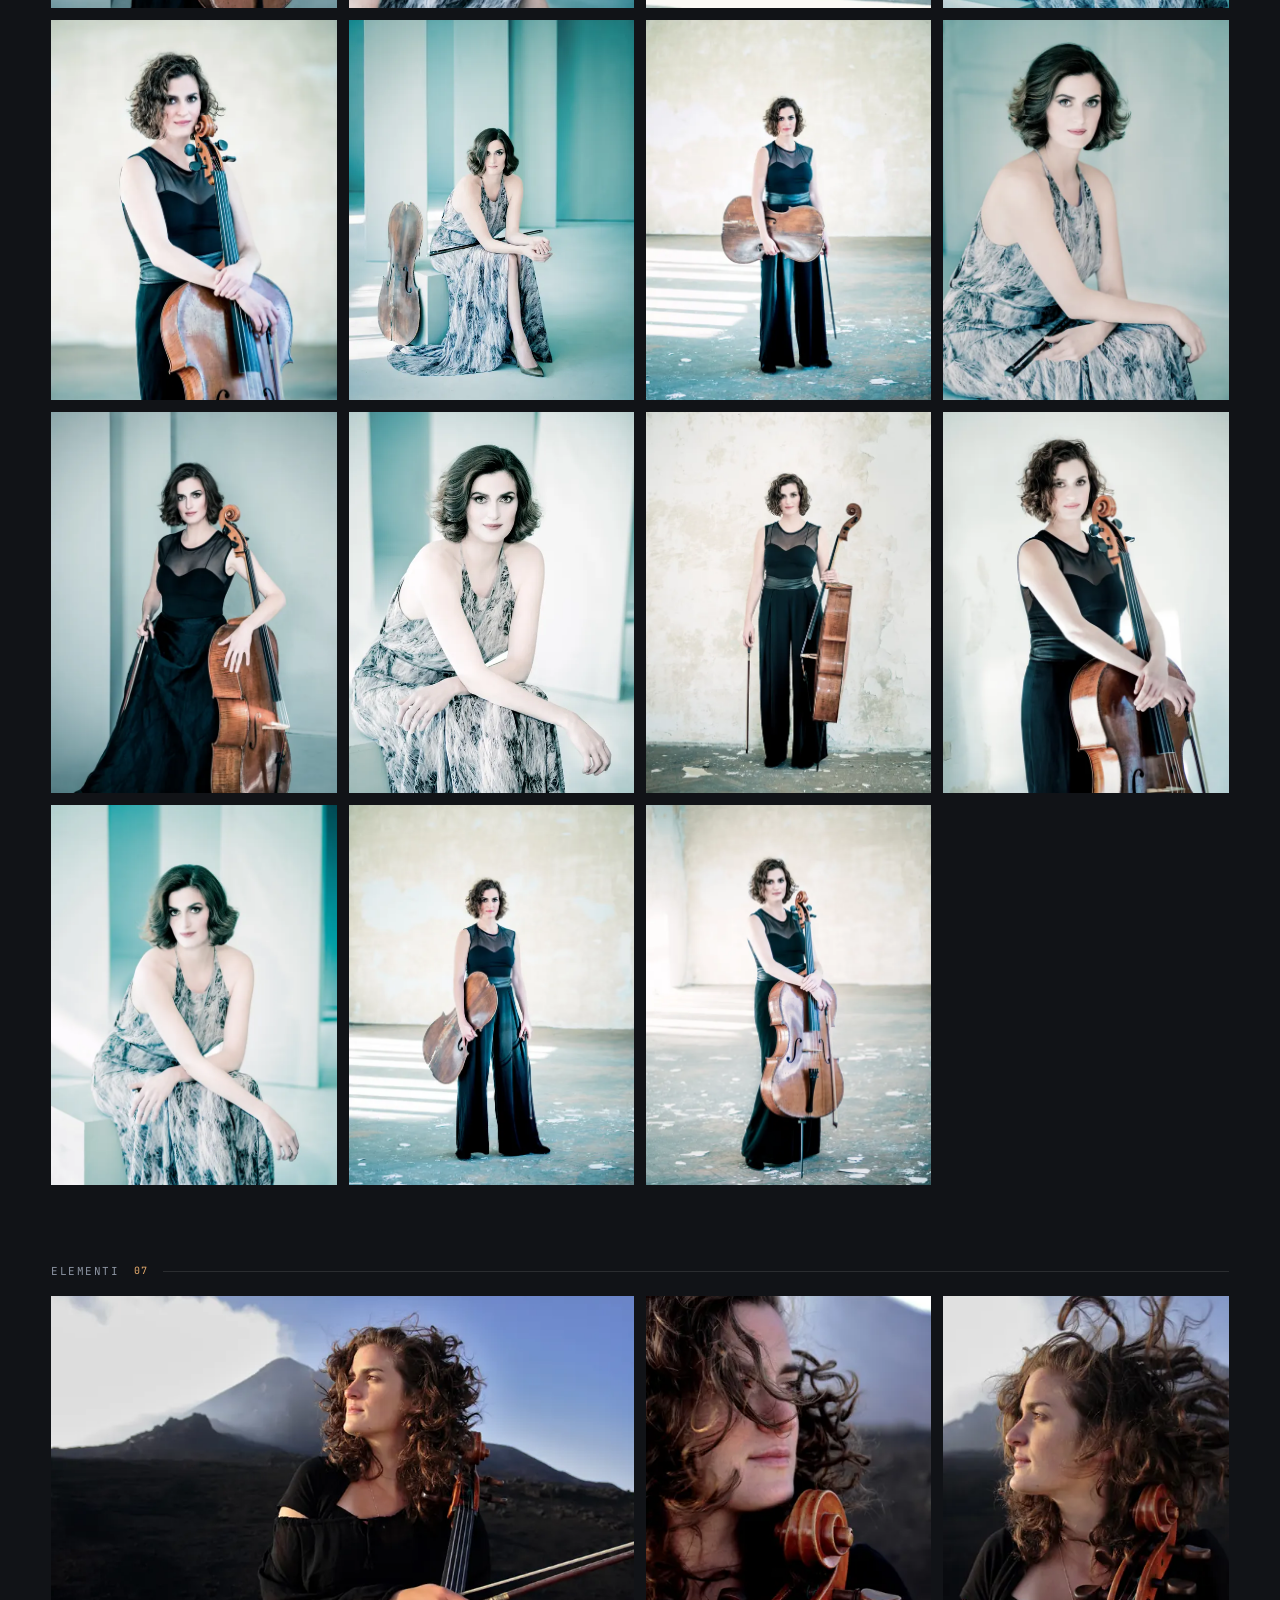
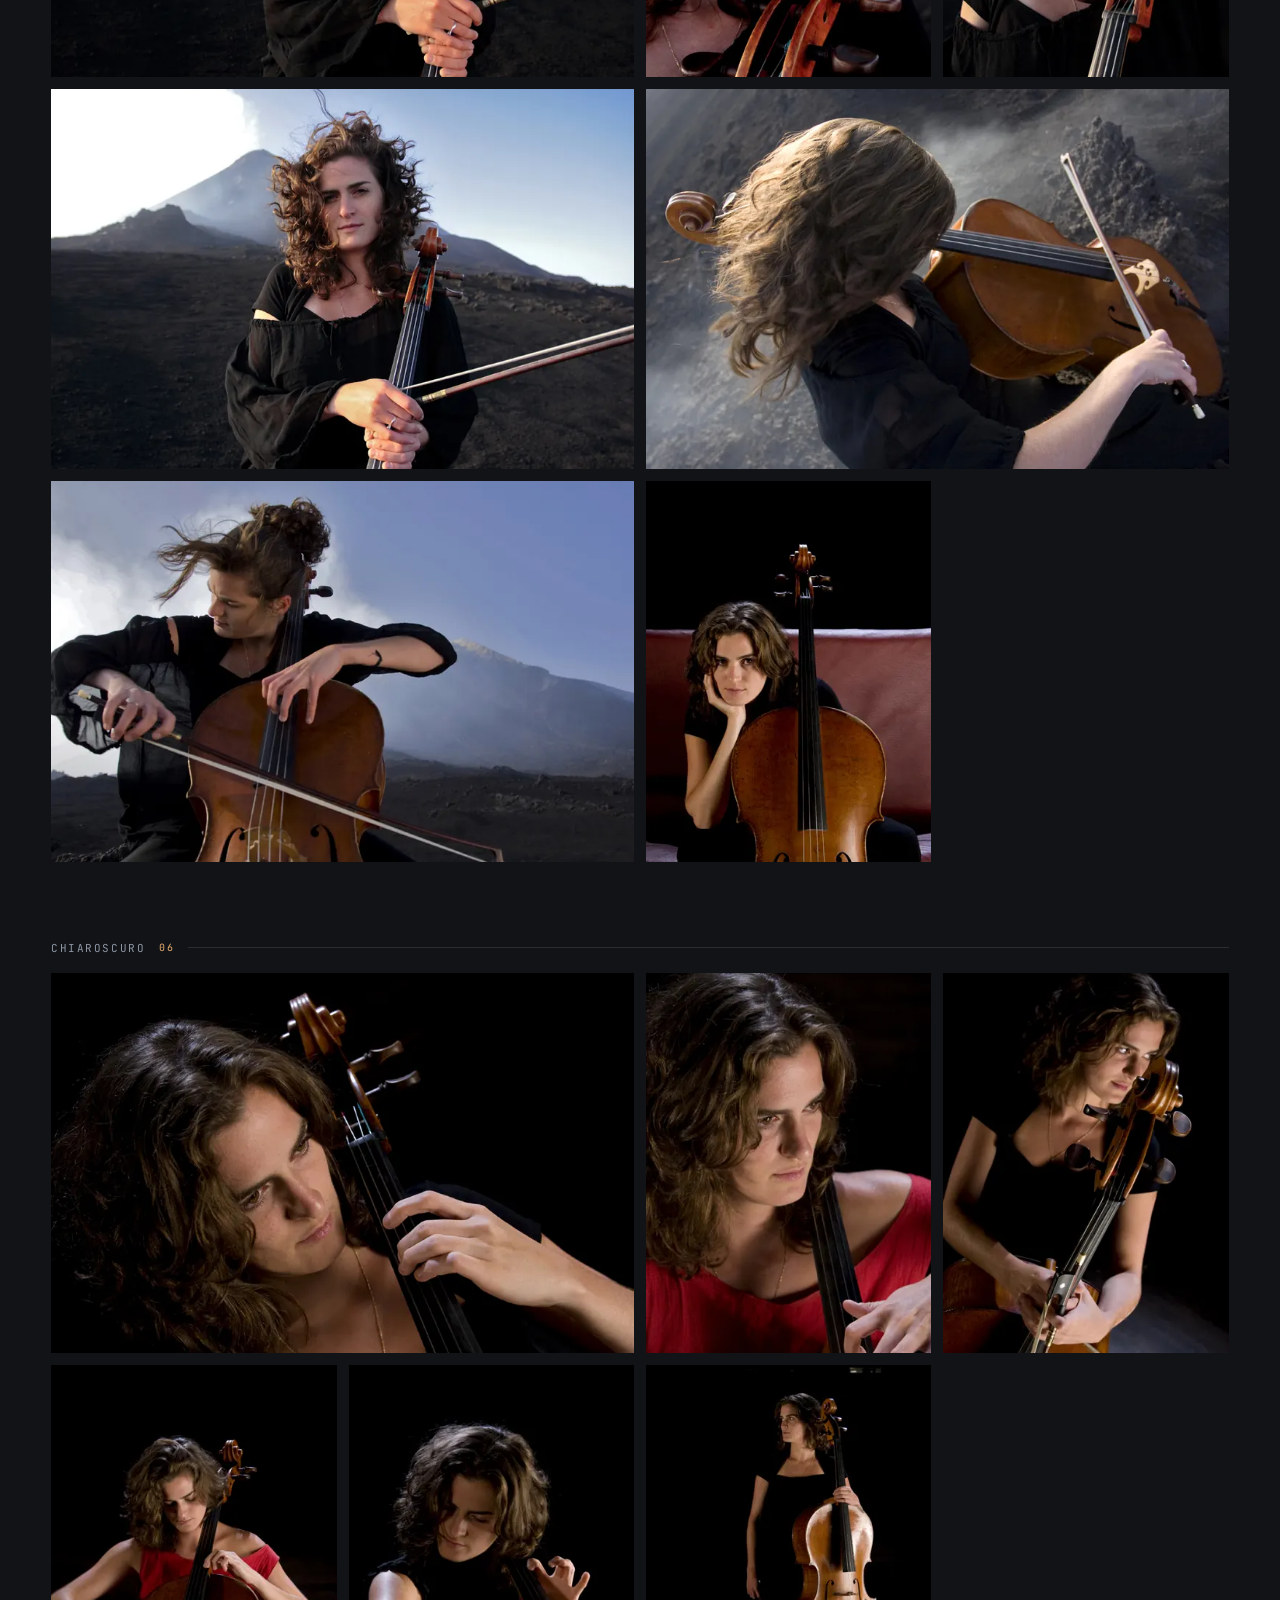
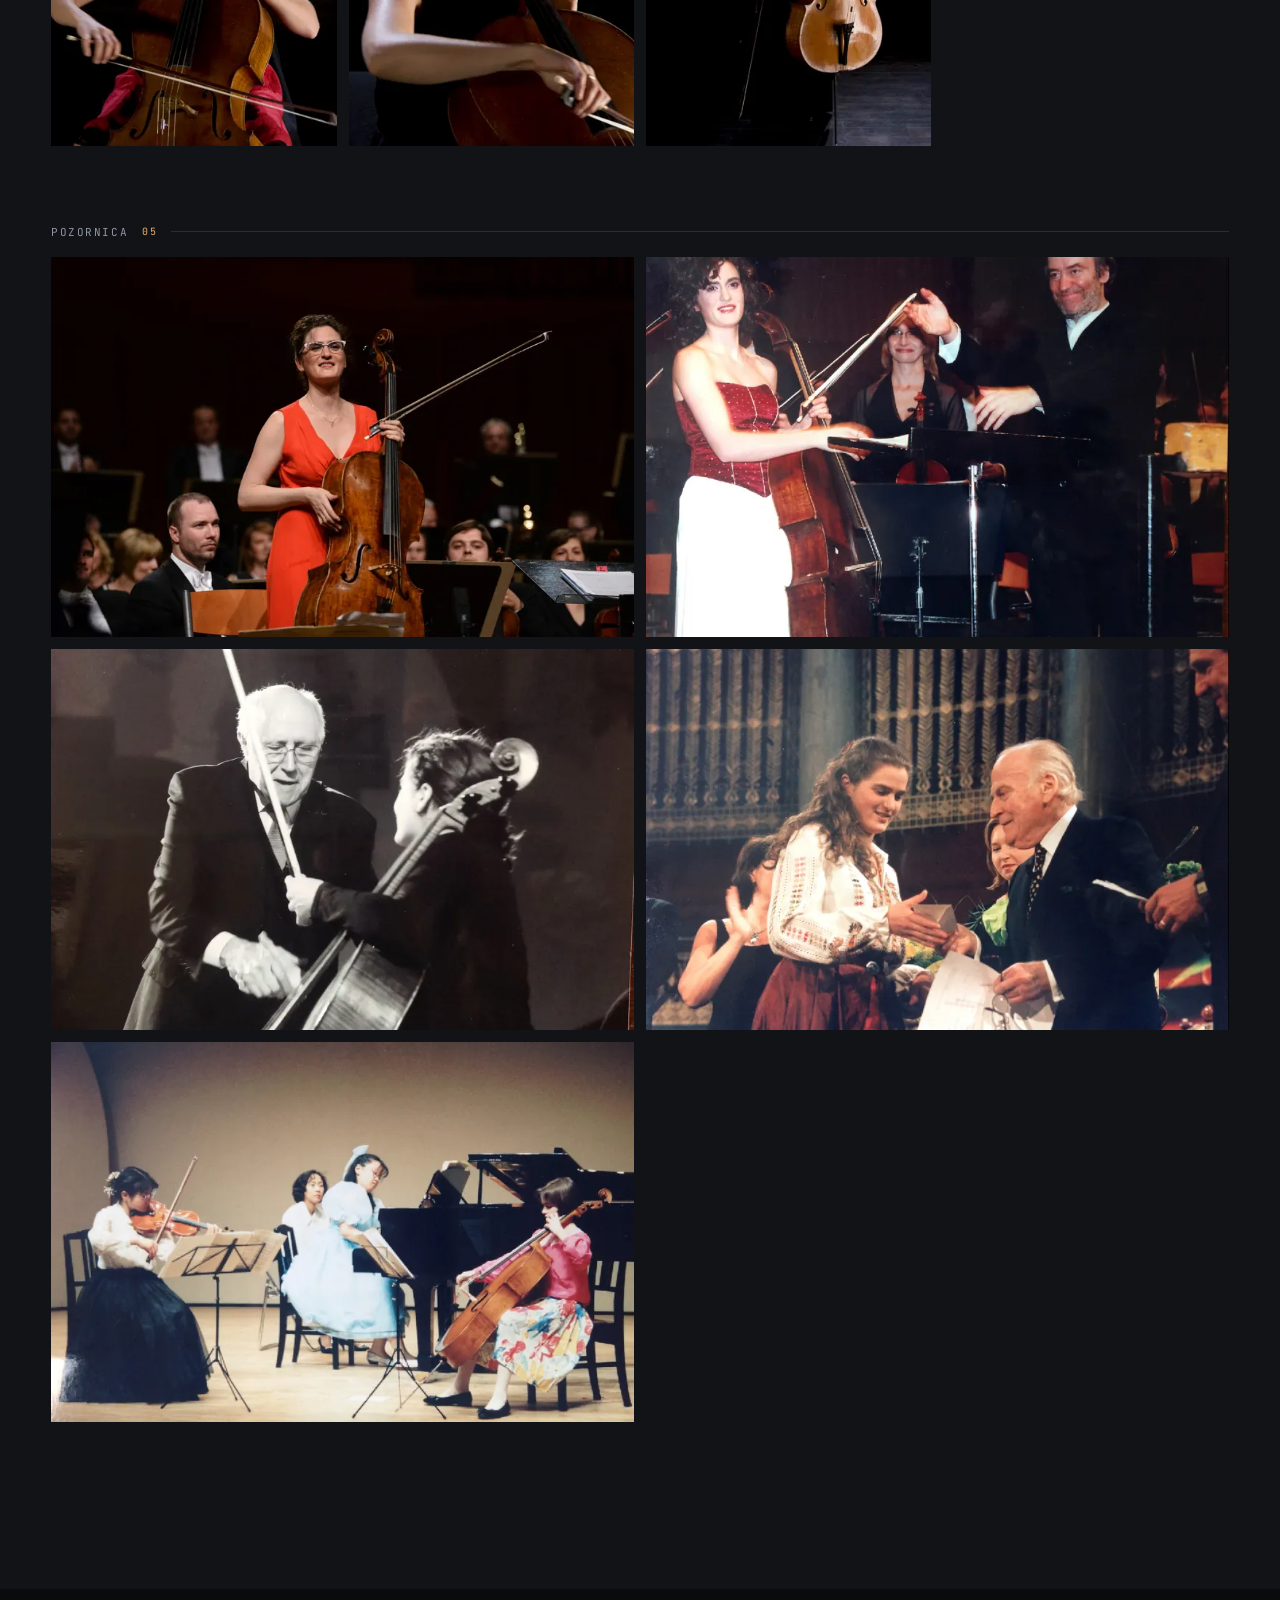
==== commit fe42940b: "Add discography section with Spotify albums to verzija2 New section IV "Diskografija" (HR/EN/DE) lis" ====
--- a/verzija2/index.html
+++ b/verzija2/index.html
@@ -106,9 +106,10 @@
     <nav class="head__nav" aria-label="Glavni izbornik">
       <a href="#bio"><i>II</i><span>Biografija</span></a>
       <a href="#audio"><i>III</i><span>Slušaj</span></a>
-      <a href="#gallery"><i>IV</i><span>Galerija</span></a>
-      <a href="#concerts"><i>V</i><span>Koncerti</span></a>
-      <a href="#coda"><i>VI</i><span>Kontakt</span></a>
+      <a href="#disco"><i>IV</i><span>Diskografija</span></a>
+      <a href="#gallery"><i>V</i><span>Galerija</span></a>
+      <a href="#concerts"><i>VI</i><span>Koncerti</span></a>
+      <a href="#coda"><i>VII</i><span>Kontakt</span></a>
     </nav>
     <nav class="head__lang" aria-label="Jezik"><a href="" hreflang="hr" lang="hr" data-lang="hr" aria-current="page" class="on">HR</a><a href="en/" hreflang="en" lang="en" data-lang="en">EN</a><a href="de/" hreflang="de" lang="de" data-lang="de">DE</a></nav>
     <button class="head__menu" id="menuBtn" aria-expanded="false" aria-controls="programme">
@@ -124,9 +125,10 @@
         <li><a href="#top"><i>I</i><span>Preludij</span></a></li>
         <li><a href="#bio"><i>II</i><span>Biografija</span></a></li>
         <li><a href="#audio"><i>III</i><span>Slušaj</span></a></li>
-        <li><a href="#gallery"><i>IV</i><span>Galerija</span></a></li>
-        <li><a href="#concerts"><i>V</i><span>Koncerti</span></a></li>
-        <li><a href="#coda"><i>VI</i><span>Kontakt</span></a></li>
+        <li><a href="#disco"><i>IV</i><span>Diskografija</span></a></li>
+        <li><a href="#gallery"><i>V</i><span>Galerija</span></a></li>
+        <li><a href="#concerts"><i>VI</i><span>Koncerti</span></a></li>
+        <li><a href="#coda"><i>VII</i><span>Kontakt</span></a></li>
       </ol>
       <div class="programme__foot">
         <nav class="programme__lang" aria-label="Jezik"><a href="" hreflang="hr" lang="hr" data-lang="hr" aria-current="page" class="on">Hrvatski</a><a href="en/" hreflang="en" lang="en" data-lang="en">English</a><a href="de/" hreflang="de" lang="de" data-lang="de">Deutsch</a></nav>
@@ -335,12 +337,347 @@
       </div>
     </section>
 
-    <!-- ===== IV. Gallery ===== -->
+    <!-- ===== IV. Discography ===== -->
+    <section class="disco" id="disco">
+      <div class="wrap">
+        <header class="shead">
+          <span class="shead__num">IV</span>
+          <span class="mono shead__label">Diskografija</span>
+          <h2 class="shead__title">Albumi</h2>
+        </header>
+        <div class="albums">
+          <article class="album on" id="album-1">
+            <img class="album__cover" src="assets/discography/pejacevic.webp" width="600" height="600" alt="Dora" loading="lazy" decoding="async">
+            <div class="album__body">
+              <p class="mono album__meta">2025 · Croatia Records</p>
+              <h3 class="album__title">Dora</h3>
+              <dl class="album__dl">
+                <div><dt class="mono">Skladbe</dt><dd>Dora Pejačević</dd></div>
+                <div><dt class="mono">Monika svira</dt><dd>Trio za violinu, violončelo i klavir u C-duru, op. 29</dd></div>
+                <div><dt class="mono">Suradnici</dt><dd>Martina Filjak · Andrej Bielow · Martina Mikelić · Zrinka Cvitešić</dd></div>
+              </dl>
+              <div class="album__actions">
+                <a class="album__play" href="https://open.spotify.com/album/3dqOinkjovxfoyqSVAF2PD" target="_blank" rel="noopener" data-spotify="3dqOinkjovxfoyqSVAF2PD" data-cursor="play">
+                  <span class="album__icon" aria-hidden="true"><svg viewBox="0 0 24 24"><path d="M8 5v14l11-7z"/></svg></span>
+                  <span>Poslušaj album</span>
+                </a>
+                <a class="pill" href="https://webshop.crorec.hr/proizvod/razni-izvodaci-dora-pejacevic/" target="_blank" rel="noopener">Kupi CD ↗</a>
+                <a class="pill" href="https://open.spotify.com/album/3dqOinkjovxfoyqSVAF2PD" target="_blank" rel="noopener">Spotify ↗</a>
+              </div>
+              <p class="album__note">Player se učitava sa Spotifyja tek kad ga pokreneš.</p>
+            </div>
+          </article>
+          <article class="album" id="album-2">
+            <img class="album__cover" src="assets/discography/ravel-trio.webp" width="600" height="600" alt="Ravel — Piano Trio" loading="lazy" decoding="async">
+            <div class="album__body">
+              <p class="mono album__meta">2021 · The Spot Records</p>
+              <h3 class="album__title">Ravel — Piano Trio</h3>
+              <dl class="album__dl">
+                <div><dt class="mono">Skladbe</dt><dd>Maurice Ravel</dd></div>
+                <div><dt class="mono">Monika svira</dt><dd>Klavirski trio u a-molu, M. 67</dd></div>
+                <div><dt class="mono">Suradnici</dt><dd>Susanna Yoko Henkel · Milana Chernyavska</dd></div>
+              </dl>
+              <div class="album__actions">
+                <a class="album__play" href="https://open.spotify.com/album/5iYBFrZmCuUAEwp6Oigos9" target="_blank" rel="noopener" data-spotify="5iYBFrZmCuUAEwp6Oigos9" data-cursor="play">
+                  <span class="album__icon" aria-hidden="true"><svg viewBox="0 0 24 24"><path d="M8 5v14l11-7z"/></svg></span>
+                  <span>Poslušaj album</span>
+                </a>
+                <a class="pill" href="https://open.spotify.com/album/5iYBFrZmCuUAEwp6Oigos9" target="_blank" rel="noopener">Spotify ↗</a>
+              </div>
+              <p class="album__note">Player se učitava sa Spotifyja tek kad ga pokreneš.</p>
+            </div>
+          </article>
+          <article class="album" id="album-3">
+            <img class="album__cover" src="assets/discography/ravel-sonata.webp" width="600" height="600" alt="Ravel — Sonata for Violin and Cello" loading="lazy" decoding="async">
+            <div class="album__body">
+              <p class="mono album__meta">2021 · The Spot Records</p>
+              <h3 class="album__title">Ravel — Sonata for Violin and Cello</h3>
+              <dl class="album__dl">
+                <div><dt class="mono">Skladbe</dt><dd>Maurice Ravel</dd></div>
+                <div><dt class="mono">Monika svira</dt><dd>Sonata za violinu i violončelo, M. 73</dd></div>
+                <div><dt class="mono">Suradnici</dt><dd>Susanna Yoko Henkel</dd></div>
+              </dl>
+              <div class="album__actions">
+                <a class="album__play" href="https://open.spotify.com/album/2DbTx38OR3cEwRgZWQQecr" target="_blank" rel="noopener" data-spotify="2DbTx38OR3cEwRgZWQQecr" data-cursor="play">
+                  <span class="album__icon" aria-hidden="true"><svg viewBox="0 0 24 24"><path d="M8 5v14l11-7z"/></svg></span>
+                  <span>Poslušaj album</span>
+                </a>
+                <a class="pill" href="https://open.spotify.com/album/2DbTx38OR3cEwRgZWQQecr" target="_blank" rel="noopener">Spotify ↗</a>
+              </div>
+              <p class="album__note">Player se učitava sa Spotifyja tek kad ga pokreneš.</p>
+            </div>
+          </article>
+          <article class="album" id="album-4">
+            <img class="album__cover" src="assets/discography/perle.webp" width="600" height="600" alt="Perle" loading="lazy" decoding="async">
+            <div class="album__body">
+              <p class="mono album__meta">2018 · Aquarius Records</p>
+              <h3 class="album__title">Perle</h3>
+              <dl class="album__dl">
+                <div><dt class="mono">Monika svira</dt><dd>„Žeđam“ (gostovanje)</dd></div>
+                <div><dt class="mono">Suradnici</dt><dd>Hojsak &amp; Novosel</dd></div>
+              </dl>
+              <div class="album__actions">
+                <a class="album__play" href="https://open.spotify.com/album/6q6UfHNPDFsvCTCD4bQ3zW" target="_blank" rel="noopener" data-spotify="6q6UfHNPDFsvCTCD4bQ3zW" data-cursor="play">
+                  <span class="album__icon" aria-hidden="true"><svg viewBox="0 0 24 24"><path d="M8 5v14l11-7z"/></svg></span>
+                  <span>Poslušaj album</span>
+                </a>
+                <a class="pill" href="https://open.spotify.com/album/6q6UfHNPDFsvCTCD4bQ3zW" target="_blank" rel="noopener">Spotify ↗</a>
+              </div>
+              <p class="album__note">Player se učitava sa Spotifyja tek kad ga pokreneš.</p>
+            </div>
+          </article>
+          <article class="album" id="album-5">
+            <img class="album__cover" src="assets/discography/costanzi-sinfonie.webp" width="600" height="600" alt="Costanzi: Sinfonie per violoncello" loading="lazy" decoding="async">
+            <div class="album__body">
+              <p class="mono album__meta">2017 · Glossa</p>
+              <h3 class="album__title">Costanzi: Sinfonie per violoncello</h3>
+              <dl class="album__dl">
+                <div><dt class="mono">Monika svira</dt><dd>Costanzi: Sonata da camera za dva violončela u F-duru · Sollima: The Hunting Sonata</dd></div>
+                <div><dt class="mono">Suradnici</dt><dd>Giovanni Sollima · Arianna Art Ensemble</dd></div>
+              </dl>
+              <div class="album__actions">
+                <a class="album__play" href="https://open.spotify.com/album/6hbLYqj6rQNQ8qcSXMlGZe" target="_blank" rel="noopener" data-spotify="6hbLYqj6rQNQ8qcSXMlGZe" data-cursor="play">
+                  <span class="album__icon" aria-hidden="true"><svg viewBox="0 0 24 24"><path d="M8 5v14l11-7z"/></svg></span>
+                  <span>Poslušaj album</span>
+                </a>
+                <a class="pill" href="https://open.spotify.com/album/6hbLYqj6rQNQ8qcSXMlGZe" target="_blank" rel="noopener">Spotify ↗</a>
+              </div>
+              <p class="album__note">Player se učitava sa Spotifyja tek kad ga pokreneš.</p>
+            </div>
+          </article>
+          <article class="album" id="album-6">
+            <img class="album__cover" src="assets/discography/costanzi-sonate.webp" width="600" height="600" alt="Costanzi: Cello Sonatas — Sollima: Il mandataro" loading="lazy" decoding="async">
+            <div class="album__body">
+              <p class="mono album__meta">2016 · Glossa</p>
+              <h3 class="album__title">Costanzi: Cello Sonatas — Sollima: Il mandataro</h3>
+              <dl class="album__dl">
+                <div><dt class="mono">Skladbe</dt><dd>Giovanni Battista Costanzi</dd></div>
+                <div><dt class="mono">Monika svira</dt><dd>Sonate za dva violončela u F-duru i C-duru</dd></div>
+                <div><dt class="mono">Suradnici</dt><dd>Giovanni Sollima · Arianna Art Ensemble</dd></div>
+              </dl>
+              <div class="album__actions">
+                <a class="album__play" href="https://open.spotify.com/album/0H2T0YZqNeGvhBEGfMk569" target="_blank" rel="noopener" data-spotify="0H2T0YZqNeGvhBEGfMk569" data-cursor="play">
+                  <span class="album__icon" aria-hidden="true"><svg viewBox="0 0 24 24"><path d="M8 5v14l11-7z"/></svg></span>
+                  <span>Poslušaj album</span>
+                </a>
+                <a class="pill" href="https://open.spotify.com/album/0H2T0YZqNeGvhBEGfMk569" target="_blank" rel="noopener">Spotify ↗</a>
+              </div>
+              <p class="album__note">Player se učitava sa Spotifyja tek kad ga pokreneš.</p>
+            </div>
+          </article>
+          <article class="album" id="album-7">
+            <img class="album__cover" src="assets/discography/mladi-solisti.webp" width="600" height="600" alt="Koncert mladih solista" loading="lazy" decoding="async">
+            <div class="album__body">
+              <p class="mono album__meta">2015 · Croatia Records</p>
+              <h3 class="album__title">Koncert mladih solista</h3>
+              <dl class="album__dl">
+                <div><dt class="mono">Skladbe</dt><dd>Luigi Boccherini</dd></div>
+                <div><dt class="mono">Monika svira</dt><dd>Koncert za violončelo i orkestar u B-duru: Adagio</dd></div>
+                <div><dt class="mono">Suradnici</dt><dd>Orkestar Gaudeamus · Zlatan Srzić</dd></div>
+              </dl>
+              <div class="album__actions">
+                <a class="album__play" href="https://open.spotify.com/album/0a83cnkjy2cCaKaIiY9aEc" target="_blank" rel="noopener" data-spotify="0a83cnkjy2cCaKaIiY9aEc" data-cursor="play">
+                  <span class="album__icon" aria-hidden="true"><svg viewBox="0 0 24 24"><path d="M8 5v14l11-7z"/></svg></span>
+                  <span>Poslušaj album</span>
+                </a>
+                <a class="pill" href="https://open.spotify.com/album/0a83cnkjy2cCaKaIiY9aEc" target="_blank" rel="noopener">Spotify ↗</a>
+              </div>
+              <p class="album__note">Player se učitava sa Spotifyja tek kad ga pokreneš.</p>
+            </div>
+          </article>
+          <article class="album" id="album-8">
+            <img class="album__cover" src="assets/discography/leskovar-svarc.webp" width="600" height="600" alt="Monika Leskovar i Ivana Švarc" loading="lazy" decoding="async">
+            <div class="album__body">
+              <p class="mono album__meta">2012 · Croatia Records</p>
+              <h3 class="album__title">Monika Leskovar i Ivana Švarc</h3>
+              <dl class="album__dl">
+                <div><dt class="mono">Monika svira</dt><dd>Francœur: Sonata u E-duru · Paganini: Moses-fantazija · Hatz: Elegija i humoreska · Papandopulo: Rapsodia concertante · Brahms: Sonata u e-molu, op. 38</dd></div>
+                <div><dt class="mono">Suradnici</dt><dd>Ivana Švarc-Grenda</dd></div>
+              </dl>
+              <div class="album__actions">
+                <a class="album__play" href="https://open.spotify.com/album/5k0bvVtu6Z3zsrkOhUSULA" target="_blank" rel="noopener" data-spotify="5k0bvVtu6Z3zsrkOhUSULA" data-cursor="play">
+                  <span class="album__icon" aria-hidden="true"><svg viewBox="0 0 24 24"><path d="M8 5v14l11-7z"/></svg></span>
+                  <span>Poslušaj album</span>
+                </a>
+                <a class="pill" href="https://open.spotify.com/album/5k0bvVtu6Z3zsrkOhUSULA" target="_blank" rel="noopener">Spotify ↗</a>
+              </div>
+              <p class="album__note">Player se učitava sa Spotifyja tek kad ga pokreneš.</p>
+            </div>
+          </article>
+          <article class="album" id="album-9">
+            <img class="album__cover" src="assets/discography/bottesini.webp" width="600" height="600" alt="Bottesini: Capriccio di Bravura" loading="lazy" decoding="async">
+            <div class="album__body">
+              <p class="mono album__meta">2012 · Channel Classics</p>
+              <h3 class="album__title">Bottesini: Capriccio di Bravura</h3>
+              <dl class="album__dl">
+                <div><dt class="mono">Skladbe</dt><dd>Giovanni Bottesini</dd></div>
+                <div><dt class="mono">Monika svira</dt><dd>Duo concertant na teme iz Bellinijevih „Puritanaca“</dd></div>
+                <div><dt class="mono">Suradnici</dt><dd>Rick Stotijn · Amsterdam Sinfonietta · Candida Thompson</dd></div>
+              </dl>
+              <div class="album__actions">
+                <a class="album__play" href="https://open.spotify.com/album/4WdcwcQTWCQDb6jzcn7442" target="_blank" rel="noopener" data-spotify="4WdcwcQTWCQDb6jzcn7442" data-cursor="play">
+                  <span class="album__icon" aria-hidden="true"><svg viewBox="0 0 24 24"><path d="M8 5v14l11-7z"/></svg></span>
+                  <span>Poslušaj album</span>
+                </a>
+                <a class="pill" href="https://open.spotify.com/album/4WdcwcQTWCQDb6jzcn7442" target="_blank" rel="noopener">Spotify ↗</a>
+              </div>
+              <p class="album__note">Player se učitava sa Spotifyja tek kad ga pokreneš.</p>
+            </div>
+          </article>
+          <article class="album" id="album-10">
+            <img class="album__cover" src="assets/discography/cello-music.webp" width="600" height="600" alt="Celebrating Slava!" loading="lazy" decoding="async">
+            <div class="album__body">
+              <p class="mono album__meta">2008 · Profil · Kronberg Academy</p>
+              <h3 class="album__title">Celebrating Slava!</h3>
+              <dl class="album__dl">
+                <div><dt class="mono">Monika svira</dt><dd>Kalsons: „Aluzija“ — u spomen Mstislavu Rostropoviču</dd></div>
+                <div><dt class="mono">Suradnici</dt><dd>David Geringas · Giovanni Sollima · Cellissimo</dd></div>
+              </dl>
+              <div class="album__actions">
+                <a class="album__play" href="https://open.spotify.com/album/0A0yD8bjc7Kk07nw4kk164" target="_blank" rel="noopener" data-spotify="0A0yD8bjc7Kk07nw4kk164" data-cursor="play">
+                  <span class="album__icon" aria-hidden="true"><svg viewBox="0 0 24 24"><path d="M8 5v14l11-7z"/></svg></span>
+                  <span>Poslušaj album</span>
+                </a>
+                <a class="pill" href="https://open.spotify.com/album/0A0yD8bjc7Kk07nw4kk164" target="_blank" rel="noopener">Spotify ↗</a>
+              </div>
+              <p class="album__note">Player se učitava sa Spotifyja tek kad ga pokreneš.</p>
+            </div>
+          </article>
+          <article class="album" id="album-11">
+            <img class="album__cover" src="assets/discography/we-were-trees.webp" width="600" height="600" alt="We Were Trees" loading="lazy" decoding="async">
+            <div class="album__body">
+              <p class="mono album__meta">2008 · Dedalo</p>
+              <h3 class="album__title">We Were Trees</h3>
+              <dl class="album__dl">
+                <div><dt class="mono">Skladbe</dt><dd>Giovanni Sollima</dd></div>
+                <div><dt class="mono">Monika svira</dt><dd>Tree Raga Song</dd></div>
+                <div><dt class="mono">Suradnici</dt><dd>Giovanni Sollima · Julian Kuerti</dd></div>
+              </dl>
+              <div class="album__actions">
+                <a class="album__play" href="https://open.spotify.com/album/2bLm3zpPcAuuS7BnipOdf0" target="_blank" rel="noopener" data-spotify="2bLm3zpPcAuuS7BnipOdf0" data-cursor="play">
+                  <span class="album__icon" aria-hidden="true"><svg viewBox="0 0 24 24"><path d="M8 5v14l11-7z"/></svg></span>
+                  <span>Poslušaj album</span>
+                </a>
+                <a class="pill" href="https://open.spotify.com/album/2bLm3zpPcAuuS7BnipOdf0" target="_blank" rel="noopener">Spotify ↗</a>
+              </div>
+              <p class="album__note">Player se učitava sa Spotifyja tek kad ga pokreneš.</p>
+            </div>
+          </article>
+          <article class="album" id="album-12">
+            <img class="album__cover" src="assets/discography/stamitz.webp" width="600" height="600" alt="Mon cher cousin" loading="lazy" decoding="async">
+            <div class="album__body">
+              <p class="mono album__meta">2007 · Oehms Classics</p>
+              <h3 class="album__title">Mon cher cousin</h3>
+              <dl class="album__dl">
+                <div><dt class="mono">Monika svira</dt><dd>Stamitz: Koncert za violončelo br. 1 u G-duru · Danzi: Varijacije na temu iz Mozartova „Don Giovannija“</dd></div>
+                <div><dt class="mono">Suradnici</dt><dd>Münchner Rundfunkorchester · Ulf Schirmer</dd></div>
+              </dl>
+              <div class="album__actions">
+                <a class="album__play" href="https://open.spotify.com/album/47xDboXbXHivGs4i0nzT6n" target="_blank" rel="noopener" data-spotify="47xDboXbXHivGs4i0nzT6n" data-cursor="play">
+                  <span class="album__icon" aria-hidden="true"><svg viewBox="0 0 24 24"><path d="M8 5v14l11-7z"/></svg></span>
+                  <span>Poslušaj album</span>
+                </a>
+                <a class="pill" href="https://open.spotify.com/album/47xDboXbXHivGs4i0nzT6n" target="_blank" rel="noopener">Spotify ↗</a>
+              </div>
+              <p class="album__note">Player se učitava sa Spotifyja tek kad ga pokreneš.</p>
+            </div>
+          </article>
+          <article class="album" id="album-13">
+            <img class="album__cover" src="assets/discography/alone.webp" width="600" height="600" alt="Alone" loading="lazy" decoding="async">
+            <div class="album__body">
+              <p class="mono album__meta">2000 · Tutico</p>
+              <h3 class="album__title">Alone</h3>
+              <dl class="album__dl">
+                <div><dt class="mono">Monika svira</dt><dd>Stravinski: Talijanska suita · Prokofjev: Sonata u C-duru, op. 119 · Sollima: Alone · Martinů: Varijacije na Rossinijevu temu · Piazzolla: Le Grand Tango</dd></div>
+                <div><dt class="mono">Suradnici</dt><dd>Ivana Švarc-Grenda</dd></div>
+              </dl>
+              <div class="album__actions">
+                <a class="album__play" href="https://open.spotify.com/album/4l6dtDLgmiiEDylyuFj3NB" target="_blank" rel="noopener" data-spotify="4l6dtDLgmiiEDylyuFj3NB" data-cursor="play">
+                  <span class="album__icon" aria-hidden="true"><svg viewBox="0 0 24 24"><path d="M8 5v14l11-7z"/></svg></span>
+                  <span>Poslušaj album</span>
+                </a>
+                <a class="pill" href="https://open.spotify.com/album/4l6dtDLgmiiEDylyuFj3NB" target="_blank" rel="noopener">Spotify ↗</a>
+              </div>
+              <p class="album__note">Player se učitava sa Spotifyja tek kad ga pokreneš.</p>
+            </div>
+          </article>
+          <ol class="shelf" aria-label="Svi albumi">
+            <li><a href="#album-1" data-album="1" aria-current="true">
+              <img src="assets/discography/pejacevic.webp" width="600" height="600" alt="" loading="lazy" decoding="async">
+              <span class="mono">2025</span>
+              <span class="shelf__t">Dora</span>
+            </a></li>
+            <li><a href="#album-2" data-album="2">
+              <img src="assets/discography/ravel-trio.webp" width="600" height="600" alt="" loading="lazy" decoding="async">
+              <span class="mono">2021</span>
+              <span class="shelf__t">Ravel — Piano Trio</span>
+            </a></li>
+            <li><a href="#album-3" data-album="3">
+              <img src="assets/discography/ravel-sonata.webp" width="600" height="600" alt="" loading="lazy" decoding="async">
+              <span class="mono">2021</span>
+              <span class="shelf__t">Ravel — Sonata for Violin and Cello</span>
+            </a></li>
+            <li><a href="#album-4" data-album="4">
+              <img src="assets/discography/perle.webp" width="600" height="600" alt="" loading="lazy" decoding="async">
+              <span class="mono">2018</span>
+              <span class="shelf__t">Perle</span>
+            </a></li>
+            <li><a href="#album-5" data-album="5">
+              <img src="assets/discography/costanzi-sinfonie.webp" width="600" height="600" alt="" loading="lazy" decoding="async">
+              <span class="mono">2017</span>
+              <span class="shelf__t">Costanzi: Sinfonie per violoncello</span>
+            </a></li>
+            <li><a href="#album-6" data-album="6">
+              <img src="assets/discography/costanzi-sonate.webp" width="600" height="600" alt="" loading="lazy" decoding="async">
+              <span class="mono">2016</span>
+              <span class="shelf__t">Costanzi: Cello Sonatas — Sollima: Il mandataro</span>
+            </a></li>
+            <li><a href="#album-7" data-album="7">
+              <img src="assets/discography/mladi-solisti.webp" width="600" height="600" alt="" loading="lazy" decoding="async">
+              <span class="mono">2015</span>
+              <span class="shelf__t">Koncert mladih solista</span>
+            </a></li>
+            <li><a href="#album-8" data-album="8">
+              <img src="assets/discography/leskovar-svarc.webp" width="600" height="600" alt="" loading="lazy" decoding="async">
+              <span class="mono">2012</span>
+              <span class="shelf__t">Monika Leskovar i Ivana Švarc</span>
+            </a></li>
+            <li><a href="#album-9" data-album="9">
+              <img src="assets/discography/bottesini.webp" width="600" height="600" alt="" loading="lazy" decoding="async">
+              <span class="mono">2012</span>
+              <span class="shelf__t">Bottesini: Capriccio di Bravura</span>
+            </a></li>
+            <li><a href="#album-10" data-album="10">
+              <img src="assets/discography/cello-music.webp" width="600" height="600" alt="" loading="lazy" decoding="async">
+              <span class="mono">2008</span>
+              <span class="shelf__t">Celebrating Slava!</span>
+            </a></li>
+            <li><a href="#album-11" data-album="11">
+              <img src="assets/discography/we-were-trees.webp" width="600" height="600" alt="" loading="lazy" decoding="async">
+              <span class="mono">2008</span>
+              <span class="shelf__t">We Were Trees</span>
+            </a></li>
+            <li><a href="#album-12" data-album="12">
+              <img src="assets/discography/stamitz.webp" width="600" height="600" alt="" loading="lazy" decoding="async">
+              <span class="mono">2007</span>
+              <span class="shelf__t">Mon cher cousin</span>
+            </a></li>
+            <li><a href="#album-13" data-album="13">
+              <img src="assets/discography/alone.webp" width="600" height="600" alt="" loading="lazy" decoding="async">
+              <span class="mono">2000</span>
+              <span class="shelf__t">Alone</span>
+            </a></li>
+          </ol>
+        </div>
+      </div>
+    </section>
+
+    <!-- ===== V. Gallery ===== -->
     <section class="gallery" id="gallery">
       <div class="wrap">
         <header class="shead shead--row">
           <div>
-            <span class="shead__num">IV</span>
+            <span class="shead__num">V</span>
             <span class="mono shead__label">Galerija</span>
             <h2 class="shead__title">Svjetlo <em>i sjena</em></h2>
           </div>
@@ -360,79 +697,79 @@
             <div class="grid">
               <a class="tile" href="assets/photos/lg/Monika-Leskovar-7164.webp" data-name="Monika-Leskovar-7164" data-w="4459" data-h="6000" data-ext="jpg" data-cursor="view">
                 <img src="assets/photos/sm/Monika-Leskovar-7164.webp" width="595" height="800" alt="Monika Leskovar, violončelistica — Portreti 01" loading="lazy" decoding="async">
-                <span class="tile__n mono" aria-hidden="true">IV.01</span>
+                <span class="tile__n mono" aria-hidden="true">V.01</span>
               </a>
               <a class="tile" href="assets/photos/lg/Monika-Leskovar-6848.webp" data-name="Monika-Leskovar-6848" data-w="4453" data-h="6000" data-ext="jpg" data-cursor="view">
                 <img src="assets/photos/sm/Monika-Leskovar-6848.webp" width="594" height="800" alt="Monika Leskovar, violončelistica — Portreti 02" loading="lazy" decoding="async">
-                <span class="tile__n mono" aria-hidden="true">IV.02</span>
+                <span class="tile__n mono" aria-hidden="true">V.02</span>
               </a>
               <a class="tile" href="assets/photos/lg/Monika-Leskovar-7091.webp" data-name="Monika-Leskovar-7091" data-w="4533" data-h="6000" data-ext="jpg" data-cursor="view">
                 <img src="assets/photos/sm/Monika-Leskovar-7091.webp" width="604" height="800" alt="Monika Leskovar, violončelistica — Portreti 03" loading="lazy" decoding="async">
-                <span class="tile__n mono" aria-hidden="true">IV.03</span>
+                <span class="tile__n mono" aria-hidden="true">V.03</span>
               </a>
               <a class="tile" href="assets/photos/lg/Monika-Leskovar-6791.webp" data-name="Monika-Leskovar-6791" data-w="4316" data-h="6000" data-ext="jpg" data-cursor="view">
                 <img src="assets/photos/sm/Monika-Leskovar-6791.webp" width="575" height="800" alt="Monika Leskovar, violončelistica — Portreti 04" loading="lazy" decoding="async">
-                <span class="tile__n mono" aria-hidden="true">IV.04</span>
+                <span class="tile__n mono" aria-hidden="true">V.04</span>
               </a>
               <a class="tile" href="assets/photos/lg/Monika-Leskovar-7018.webp" data-name="Monika-Leskovar-7018" data-w="4815" data-h="6000" data-ext="jpg" data-cursor="view">
                 <img src="assets/photos/sm/Monika-Leskovar-7018.webp" width="642" height="800" alt="Monika Leskovar, violončelistica — Portreti 05" loading="lazy" decoding="async">
-                <span class="tile__n mono" aria-hidden="true">IV.05</span>
+                <span class="tile__n mono" aria-hidden="true">V.05</span>
               </a>
               <a class="tile" href="assets/photos/lg/Monika-Leskovar-6830.webp" data-name="Monika-Leskovar-6830" data-w="4498" data-h="6000" data-ext="jpg" data-cursor="view">
                 <img src="assets/photos/sm/Monika-Leskovar-6830.webp" width="600" height="800" alt="Monika Leskovar, violončelistica — Portreti 06" loading="lazy" decoding="async">
-                <span class="tile__n mono" aria-hidden="true">IV.06</span>
+                <span class="tile__n mono" aria-hidden="true">V.06</span>
               </a>
               <a class="tile" href="assets/photos/lg/Monika-Leskovar-7144.webp" data-name="Monika-Leskovar-7144" data-w="4482" data-h="6000" data-ext="jpg" data-cursor="view">
                 <img src="assets/photos/sm/Monika-Leskovar-7144.webp" width="598" height="800" alt="Monika Leskovar, violončelistica — Portreti 07" loading="lazy" decoding="async">
-                <span class="tile__n mono" aria-hidden="true">IV.07</span>
+                <span class="tile__n mono" aria-hidden="true">V.07</span>
               </a>
               <a class="tile" href="assets/photos/lg/Monika-Leskovar-6825.webp" data-name="Monika-Leskovar-6825" data-w="4298" data-h="6000" data-ext="jpg" data-cursor="view">
                 <img src="assets/photos/sm/Monika-Leskovar-6825.webp" width="573" height="800" alt="Monika Leskovar, violončelistica — Portreti 08" loading="lazy" decoding="async">
-                <span class="tile__n mono" aria-hidden="true">IV.08</span>
+                <span class="tile__n mono" aria-hidden="true">V.08</span>
               </a>
               <a class="tile" href="assets/photos/lg/Monika-Leskovar-7206.webp" data-name="Monika-Leskovar-7206" data-w="4460" data-h="6000" data-ext="jpg" data-cursor="view">
                 <img src="assets/photos/sm/Monika-Leskovar-7206.webp" width="595" height="800" alt="Monika Leskovar, violončelistica — Portreti 09" loading="lazy" decoding="async">
-                <span class="tile__n mono" aria-hidden="true">IV.09</span>
+                <span class="tile__n mono" aria-hidden="true">V.09</span>
               </a>
               <a class="tile" href="assets/photos/lg/Monika-Leskovar-6802.webp" data-name="Monika-Leskovar-6802" data-w="4201" data-h="6000" data-ext="jpg" data-cursor="view">
                 <img src="assets/photos/sm/Monika-Leskovar-6802.webp" width="560" height="800" alt="Monika Leskovar, violončelistica — Portreti 10" loading="lazy" decoding="async">
-                <span class="tile__n mono" aria-hidden="true">IV.10</span>
+                <span class="tile__n mono" aria-hidden="true">V.10</span>
               </a>
               <a class="tile" href="assets/photos/lg/Monika-Leskovar-7105.webp" data-name="Monika-Leskovar-7105" data-w="4467" data-h="6000" data-ext="jpg" data-cursor="view">
                 <img src="assets/photos/sm/Monika-Leskovar-7105.webp" width="596" height="800" alt="Monika Leskovar, violončelistica — Portreti 11" loading="lazy" decoding="async">
-                <span class="tile__n mono" aria-hidden="true">IV.11</span>
+                <span class="tile__n mono" aria-hidden="true">V.11</span>
               </a>
               <a class="tile" href="assets/photos/lg/Monika-Leskovar-6846.webp" data-name="Monika-Leskovar-6846" data-w="4530" data-h="6000" data-ext="jpg" data-cursor="view">
                 <img src="assets/photos/sm/Monika-Leskovar-6846.webp" width="604" height="800" alt="Monika Leskovar, violončelistica — Portreti 12" loading="lazy" decoding="async">
-                <span class="tile__n mono" aria-hidden="true">IV.12</span>
+                <span class="tile__n mono" aria-hidden="true">V.12</span>
               </a>
               <a class="tile" href="assets/photos/lg/Monika-Leskovar-7042.webp" data-name="Monika-Leskovar-7042" data-w="4815" data-h="6000" data-ext="jpg" data-cursor="view">
                 <img src="assets/photos/sm/Monika-Leskovar-7042.webp" width="642" height="800" alt="Monika Leskovar, violončelistica — Portreti 13" loading="lazy" decoding="async">
-                <span class="tile__n mono" aria-hidden="true">IV.13</span>
+                <span class="tile__n mono" aria-hidden="true">V.13</span>
               </a>
               <a class="tile" href="assets/photos/lg/Monika-Leskovar-6833.webp" data-name="Monika-Leskovar-6833" data-w="4166" data-h="6000" data-ext="jpg" data-cursor="view">
                 <img src="assets/photos/sm/Monika-Leskovar-6833.webp" width="555" height="800" alt="Monika Leskovar, violončelistica — Portreti 14" loading="lazy" decoding="async">
-                <span class="tile__n mono" aria-hidden="true">IV.14</span>
+                <span class="tile__n mono" aria-hidden="true">V.14</span>
               </a>
               <a class="tile" href="assets/photos/lg/Monika-Leskovar-7130.webp" data-name="Monika-Leskovar-7130" data-w="4402" data-h="6000" data-ext="jpg" data-cursor="view">
                 <img src="assets/photos/sm/Monika-Leskovar-7130.webp" width="587" height="800" alt="Monika Leskovar, violončelistica — Portreti 15" loading="lazy" decoding="async">
-                <span class="tile__n mono" aria-hidden="true">IV.15</span>
+                <span class="tile__n mono" aria-hidden="true">V.15</span>
               </a>
               <a class="tile" href="assets/photos/lg/Monika-Leskovar-7167.webp" data-name="Monika-Leskovar-7167" data-w="4381" data-h="6000" data-ext="jpg" data-cursor="view">
                 <img src="assets/photos/sm/Monika-Leskovar-7167.webp" width="584" height="800" alt="Monika Leskovar, violončelistica — Portreti 16" loading="lazy" decoding="async">
-                <span class="tile__n mono" aria-hidden="true">IV.16</span>
+                <span class="tile__n mono" aria-hidden="true">V.16</span>
               </a>
               <a class="tile" href="assets/photos/lg/Monika-Leskovar-6835.webp" data-name="Monika-Leskovar-6835" data-w="4394" data-h="6000" data-ext="jpg" data-cursor="view">
                 <img src="assets/photos/sm/Monika-Leskovar-6835.webp" width="586" height="800" alt="Monika Leskovar, violončelistica — Portreti 17" loading="lazy" decoding="async">
-                <span class="tile__n mono" aria-hidden="true">IV.17</span>
+                <span class="tile__n mono" aria-hidden="true">V.17</span>
               </a>
               <a class="tile" href="assets/photos/lg/Monika-Leskovar-7111.webp" data-name="Monika-Leskovar-7111" data-w="4416" data-h="6000" data-ext="jpg" data-cursor="view">
                 <img src="assets/photos/sm/Monika-Leskovar-7111.webp" width="589" height="800" alt="Monika Leskovar, violončelistica — Portreti 18" loading="lazy" decoding="async">
-                <span class="tile__n mono" aria-hidden="true">IV.18</span>
+                <span class="tile__n mono" aria-hidden="true">V.18</span>
               </a>
               <a class="tile" href="assets/photos/lg/Monika-Leskovar-7220.webp" data-name="Monika-Leskovar-7220" data-w="4308" data-h="6000" data-ext="jpg" data-cursor="view">
                 <img src="assets/photos/sm/Monika-Leskovar-7220.webp" width="574" height="800" alt="Monika Leskovar, violončelistica — Portreti 19" loading="lazy" decoding="async">
-                <span class="tile__n mono" aria-hidden="true">IV.19</span>
+                <span class="tile__n mono" aria-hidden="true">V.19</span>
               </a>
             </div>
           </div>
@@ -441,31 +778,31 @@
             <div class="grid">
               <a class="tile tile--wide" href="assets/photos/lg/MG_3869.webp" data-name="MG_3869" data-w="825" data-h="550" data-ext="jpg" data-cursor="view">
                 <img src="assets/photos/sm/MG_3869.webp" width="800" height="533" alt="Monika Leskovar, violončelistica — Elementi 20" loading="lazy" decoding="async">
-                <span class="tile__n mono" aria-hidden="true">IV.20</span>
+                <span class="tile__n mono" aria-hidden="true">V.20</span>
               </a>
               <a class="tile" href="assets/photos/lg/MG_3880.webp" data-name="MG_3880" data-w="367" data-h="550" data-ext="jpg" data-cursor="view">
                 <img src="assets/photos/sm/MG_3880.webp" width="367" height="550" alt="Monika Leskovar, violončelistica — Elementi 21" loading="lazy" decoding="async">
-                <span class="tile__n mono" aria-hidden="true">IV.21</span>
+                <span class="tile__n mono" aria-hidden="true">V.21</span>
               </a>
               <a class="tile" href="assets/photos/lg/MG_3889.webp" data-name="MG_3889" data-w="367" data-h="550" data-ext="jpg" data-cursor="view">
                 <img src="assets/photos/sm/MG_3889.webp" width="367" height="550" alt="Monika Leskovar, violončelistica — Elementi 22" loading="lazy" decoding="async">
-                <span class="tile__n mono" aria-hidden="true">IV.22</span>
+                <span class="tile__n mono" aria-hidden="true">V.22</span>
               </a>
               <a class="tile tile--wide" href="assets/photos/lg/MG_3874.webp" data-name="MG_3874" data-w="825" data-h="550" data-ext="jpg" data-cursor="view">
                 <img src="assets/photos/sm/MG_3874.webp" width="800" height="533" alt="Monika Leskovar, violončelistica — Elementi 23" loading="lazy" decoding="async">
-                <span class="tile__n mono" aria-hidden="true">IV.23</span>
+                <span class="tile__n mono" aria-hidden="true">V.23</span>
               </a>
               <a class="tile tile--wide" href="assets/photos/lg/MG_3779.webp" data-name="MG_3779" data-w="825" data-h="550" data-ext="jpg" data-cursor="view">
                 <img src="assets/photos/sm/MG_3779.webp" width="800" height="533" alt="Monika Leskovar, violončelistica — Elementi 24" loading="lazy" decoding="async">
-                <span class="tile__n mono" aria-hidden="true">IV.24</span>
+                <span class="tile__n mono" aria-hidden="true">V.24</span>
               </a>
               <a class="tile tile--wide" href="assets/photos/lg/MG_3524.webp" data-name="MG_3524" data-w="825" data-h="550" data-ext="jpg" data-cursor="view">
                 <img src="assets/photos/sm/MG_3524.webp" width="800" height="533" alt="Monika Leskovar, violončelistica — Elementi 25" loading="lazy" decoding="async">
-                <span class="tile__n mono" aria-hidden="true">IV.25</span>
+                <span class="tile__n mono" aria-hidden="true">V.25</span>
               </a>
               <a class="tile" href="assets/photos/lg/MG_2900.webp" data-name="MG_2900" data-w="367" data-h="550" data-ext="jpg" data-cursor="view">
                 <img src="assets/photos/sm/MG_2900.webp" width="367" height="550" alt="Monika Leskovar, violončelistica — Elementi 26" loading="lazy" decoding="async">
-                <span class="tile__n mono" aria-hidden="true">IV.26</span>
+                <span class="tile__n mono" aria-hidden="true">V.26</span>
               </a>
             </div>
           </div>
@@ -474,27 +811,27 @@
             <div class="grid">
               <a class="tile tile--wide" href="assets/photos/lg/EPV0277b.webp" data-name="EPV0277b" data-w="825" data-h="550" data-ext="jpg" data-cursor="view">
                 <img src="assets/photos/sm/EPV0277b.webp" width="800" height="533" alt="Monika Leskovar, violončelistica — Chiaroscuro 27" loading="lazy" decoding="async">
-                <span class="tile__n mono" aria-hidden="true">IV.27</span>
+                <span class="tile__n mono" aria-hidden="true">V.27</span>
               </a>
               <a class="tile" href="assets/photos/lg/EPV0206.webp" data-name="EPV0206" data-w="367" data-h="550" data-ext="jpg" data-cursor="view">
                 <img src="assets/photos/sm/EPV0206.webp" width="367" height="550" alt="Monika Leskovar, violončelistica — Chiaroscuro 28" loading="lazy" decoding="async">
-                <span class="tile__n mono" aria-hidden="true">IV.28</span>
+                <span class="tile__n mono" aria-hidden="true">V.28</span>
               </a>
               <a class="tile" href="assets/photos/lg/EPV0036.webp" data-name="EPV0036" data-w="367" data-h="550" data-ext="jpg" data-cursor="view">
                 <img src="assets/photos/sm/EPV0036.webp" width="367" height="550" alt="Monika Leskovar, violončelistica — Chiaroscuro 29" loading="lazy" decoding="async">
-                <span class="tile__n mono" aria-hidden="true">IV.29</span>
+                <span class="tile__n mono" aria-hidden="true">V.29</span>
               </a>
               <a class="tile" href="assets/photos/lg/EPV0048.webp" data-name="EPV0048" data-w="367" data-h="550" data-ext="jpg" data-cursor="view">
                 <img src="assets/photos/sm/EPV0048.webp" width="367" height="550" alt="Monika Leskovar, violončelistica — Chiaroscuro 30" loading="lazy" decoding="async">
-                <span class="tile__n mono" aria-hidden="true">IV.30</span>
+                <span class="tile__n mono" aria-hidden="true">V.30</span>
               </a>
               <a class="tile" href="assets/photos/lg/EPV0421.webp" data-name="EPV0421" data-w="367" data-h="550" data-ext="jpg" data-cursor="view">
                 <img src="assets/photos/sm/EPV0421.webp" width="367" height="550" alt="Monika Leskovar, violončelistica — Chiaroscuro 31" loading="lazy" decoding="async">
-                <span class="tile__n mono" aria-hidden="true">IV.31</span>
+                <span class="tile__n mono" aria-hidden="true">V.31</span>
               </a>
               <a class="tile" href="assets/photos/lg/EPV0017.webp" data-name="EPV0017" data-w="367" data-h="550" data-ext="jpg" data-cursor="view">
                 <img src="assets/photos/sm/EPV0017.webp" width="367" height="550" alt="Monika Leskovar, violončelistica — Chiaroscuro 32" loading="lazy" decoding="async">
-                <span class="tile__n mono" aria-hidden="true">IV.32</span>
+                <span class="tile__n mono" aria-hidden="true">V.32</span>
               </a>
             </div>
           </div>
@@ -503,23 +840,23 @@
             <div class="grid">
               <a class="tile tile--wide" href="assets/photos/lg/edindo.webp" data-name="edindo" data-w="1600" data-h="1068" data-ext="jpg" data-cursor="view">
                 <img src="assets/photos/sm/edindo.webp" width="800" height="534" alt="Monika Leskovar, violončelistica — Pozornica 33" loading="lazy" decoding="async">
-                <span class="tile__n mono" aria-hidden="true">IV.33</span>
+                <span class="tile__n mono" aria-hidden="true">V.33</span>
               </a>
               <a class="tile tile--wide" href="assets/photos/lg/b3.webp" data-name="b3" data-w="865" data-h="646" data-ext="png" data-cursor="view">
                 <img src="assets/photos/sm/b3.webp" width="800" height="597" alt="Monika Leskovar, violončelistica — Pozornica 34" loading="lazy" decoding="async">
-                <span class="tile__n mono" aria-hidden="true">IV.34</span>
+                <span class="tile__n mono" aria-hidden="true">V.34</span>
               </a>
               <a class="tile tile--wide" href="assets/photos/lg/b4.webp" data-name="b4" data-w="1255" data-h="937" data-ext="jpg" data-cursor="view">
                 <img src="assets/photos/sm/b4.webp" width="800" height="597" alt="Monika Leskovar, violončelistica — Pozornica 35" loading="lazy" decoding="async">
-                <span class="tile__n mono" aria-hidden="true">IV.35</span>
+                <span class="tile__n mono" aria-hidden="true">V.35</span>
               </a>
               <a class="tile tile--wide" href="assets/photos/lg/b2.webp" data-name="b2" data-w="865" data-h="647" data-ext="png" data-cursor="view">
                 <img src="assets/photos/sm/b2.webp" width="800" height="598" alt="Monika Leskovar, violončelistica — Pozornica 36" loading="lazy" decoding="async">
-                <span class="tile__n mono" aria-hidden="true">IV.36</span>
+                <span class="tile__n mono" aria-hidden="true">V.36</span>
               </a>
               <a class="tile tile--wide" href="assets/photos/lg/b1.webp" data-name="b1" data-w="864" data-h="646" data-ext="png" data-cursor="view">
                 <img src="assets/photos/sm/b1.webp" width="800" height="598" alt="Monika Leskovar, violončelistica — Pozornica 37" loading="lazy" decoding="async">
-                <span class="tile__n mono" aria-hidden="true">IV.37</span>
+                <span class="tile__n mono" aria-hidden="true">V.37</span>
               </a>
             </div>
           </div>
@@ -527,11 +864,11 @@
       </div>
     </section>
 
-    <!-- ===== V. Concerts ===== -->
+    <!-- ===== VI. Concerts ===== -->
     <section class="concerts" id="concerts">
       <div class="wrap">
         <header class="shead">
-          <span class="shead__num">V</span>
+          <span class="shead__num">VI</span>
           <span class="mono shead__label">Koncerti</span>
           <h2 class="shead__title">Program</h2>
         </header>
@@ -567,12 +904,12 @@
       </div>
     </section>
 
-    <!-- ===== VI. Coda ===== -->
+    <!-- ===== VII. Coda ===== -->
     <section class="coda" id="coda">
       <div class="coda__bg" aria-hidden="true"></div>
       <div class="wrap coda__inner">
         <header class="shead">
-          <span class="shead__num">VI</span>
+          <span class="shead__num">VII</span>
           <span class="mono shead__label">Coda</span>
         </header>
         <h2 class="coda__title">Za koncerte, suradnje<br>i <em>medije</em></h2>
--- a/verzija2/css/style.css
+++ b/verzija2/css/style.css
@@ -1,7 +1,7 @@
 /* ==========================================================================
    Monika Leskovar — verzija 2
    Ugođaj: vulkanska noć, plavetnilo dima, jantar violončela.
-   Struktura: stranica je koncertni program (stavci I–VI).
+   Struktura: stranica je koncertni program (stavci I–VII).
    ========================================================================== */
 
 :root {
@@ -352,7 +352,43 @@
 @keyframes beat { 50% { transform: scale(.4); opacity: .5; } }
 
 /* ==========================================================================
-   IV. Gallery — strict 12-column grid
+   IV. Discography — album cards
+   ========================================================================== */
+.disco { padding: clamp(100px, 13vw, 180px) 0; border-top: 1px solid var(--line); }
+.albums { display: grid; gap: clamp(70px, 9vw, 130px); }
+.album { display: grid; grid-template-columns: minmax(0, 5fr) minmax(0, 7fr); gap: clamp(40px, 6vw, 110px); align-items: start; }
+.album__cover { width: 100%; height: auto; aspect-ratio: 1; object-fit: contain; background: var(--ash); box-shadow: 0 40px 80px -30px rgba(0, 0, 0, .8); }
+.album__meta { margin: 0 0 14px; color: var(--mist); }
+.album__title { margin: 0; font-family: var(--display); font-weight: 400; font-style: italic; font-size: clamp(2.6rem, 5.5vw, 5rem); line-height: 1; letter-spacing: -.02em; }
+.album__dl { margin: clamp(26px, 3vw, 40px) 0 0; border-top: 1px solid var(--line); }
+.album__dl > div { display: grid; grid-template-columns: 150px 1fr; gap: 4px 18px; padding: 16px 0; border-bottom: 1px solid var(--line); }
+.album__dl dt { color: var(--mist); padding-top: 4px; }
+.album__dl dd { margin: 0; font-family: var(--display); font-size: clamp(1.1rem, 1.6vw, 1.35rem); line-height: 1.3; }
+.album__actions { display: flex; flex-wrap: wrap; align-items: center; gap: 12px 14px; margin-top: 32px; }
+.album__play { display: inline-flex; align-items: center; gap: 14px; margin-right: 10px; font-family: var(--display); font-size: clamp(1.15rem, 1.6vw, 1.35rem); transition: color .3s; }
+.album__icon { width: 52px; height: 52px; border-radius: 50%; display: grid; place-items: center; background: var(--bone); color: var(--night); transition: background .3s, transform .4s var(--ease); }
+.album__icon svg { width: 20px; height: 20px; fill: currentColor; stroke: none; }
+.album__play:hover .album__icon, .album__play.on .album__icon { background: var(--amber-2); transform: scale(1.08); }
+.album__play.on { color: var(--amber-2); }
+.album__note { margin: 18px 0 0; font-size: 13px; color: var(--mist); }
+.disco-js .album:not(.on) { display: none; }
+.disco-js .album.on { animation: album-in .6s var(--ease); }
+@keyframes album-in { from { opacity: 0; transform: translateY(14px); } }
+.album__title:focus { outline: none; }
+
+.shelf { list-style: none; margin: 0; padding: clamp(36px, 4vw, 56px) 0 0; border-top: 1px solid var(--line); display: grid; grid-template-columns: repeat(7, minmax(0, 1fr)); gap: 28px 18px; }
+.shelf a { display: grid; gap: 6px; color: var(--mist); transition: color .3s; }
+.shelf img { width: 100%; height: auto; aspect-ratio: 1; object-fit: contain; background: var(--ash); margin-bottom: 6px; opacity: .55; filter: grayscale(.6); transition: opacity .4s, filter .4s, transform .5s var(--ease); }
+.shelf .mono { font-size: 11px; }
+.shelf__t { font-family: var(--display); font-size: 15px; line-height: 1.25; color: var(--bone-2); display: -webkit-box; -webkit-line-clamp: 2; -webkit-box-orient: vertical; overflow: hidden; }
+.shelf a:hover img, .shelf a:focus-visible img { opacity: 1; filter: none; transform: translateY(-4px); }
+.shelf a[aria-current] img { opacity: 1; filter: none; outline: 1px solid var(--amber-2); outline-offset: 4px; }
+.shelf a[aria-current] .mono, .shelf a[aria-current] .shelf__t { color: var(--amber-2); }
+.albums { gap: clamp(56px, 7vw, 100px); }
+.album__player { display: block; width: 100%; height: 352px; margin-top: 28px; border: 0; border-radius: 12px; background: var(--ash); }
+
+/* ==========================================================================
+   V. Gallery — strict 12-column grid
    ========================================================================== */
 .gallery { padding: clamp(100px, 13vw, 180px) 0; background: var(--basalt); border-top: 1px solid var(--line); }
 .gallery__press { max-width: 24em; margin: 0; font-size: 14px; color: var(--mist); }
@@ -400,7 +436,7 @@
 .lb__stage img.loading { opacity: .2; }
 
 /* ==========================================================================
-   V. Concerts — printed programme
+   VI. Concerts — printed programme
    ========================================================================== */
 .concerts { padding: clamp(100px, 13vw, 180px) 0; }
 .concerts__cols { display: grid; grid-template-columns: 1.4fr 1fr; gap: clamp(40px, 7vw, 120px); }
@@ -421,7 +457,7 @@
 .programme-list .empty a { display: inline-flex; gap: 10px; padding: 0; margin-top: 14px; font-family: var(--mono); font-style: normal; font-size: 11px; letter-spacing: .14em; text-transform: uppercase; color: var(--amber-2); border-bottom: 1px solid currentColor; }
 
 /* ==========================================================================
-   VI. Coda
+   VII. Coda
    ========================================================================== */
 .coda { position: relative; overflow: hidden; padding: clamp(120px, 15vw, 220px) 0 clamp(90px, 10vw, 140px); background: var(--night); border-top: 1px solid var(--line); }
 .coda__bg { position: absolute; top: 0; bottom: 0; right: 0; width: 58%; background: url("../assets/hero/bg3.webp") 30% 40% / cover no-repeat; opacity: .55; filter: grayscale(1) contrast(1.1);
@@ -578,6 +614,9 @@
 
   .audio__grid { grid-template-columns: 1fr; }
   .disc { max-width: 460px; }
+  .album { grid-template-columns: 1fr; }
+  .album__cover { max-width: 460px; }
+  .shelf { grid-template-columns: repeat(4, minmax(0, 1fr)); }
   .concerts__cols { grid-template-columns: 1fr; }
   .with { grid-template-columns: 1fr; gap: 10px; }
   .with__label { padding-top: 0; }
@@ -610,6 +649,11 @@
   .statement__text { font-size: clamp(1.6rem, 7.4vw, 2.2rem); }
   .shead--row > div, .shead { gap: 4px 16px; }
   .filters { gap: 4px 20px; }
+  .album__dl > div { grid-template-columns: 1fr; }
+  .shelf { display: flex; overflow-x: auto; scroll-snap-type: x mandatory; scroll-padding: 0 var(--gutter); gap: 14px; margin: 0 calc(-1 * var(--gutter)); padding-left: var(--gutter); padding-right: var(--gutter); scrollbar-width: none; }
+  .shelf::-webkit-scrollbar { display: none; }
+  .shelf li { flex: 0 0 34%; scroll-snap-align: start; }
+  .album__dl dt { padding-top: 0; }
   .programme-list a, .programme-list .row { grid-template-columns: 1fr auto; }
   .programme-list .dt { grid-column: 1 / -1; }
   .programme-list .pg { grid-column: 1 / -1; }
